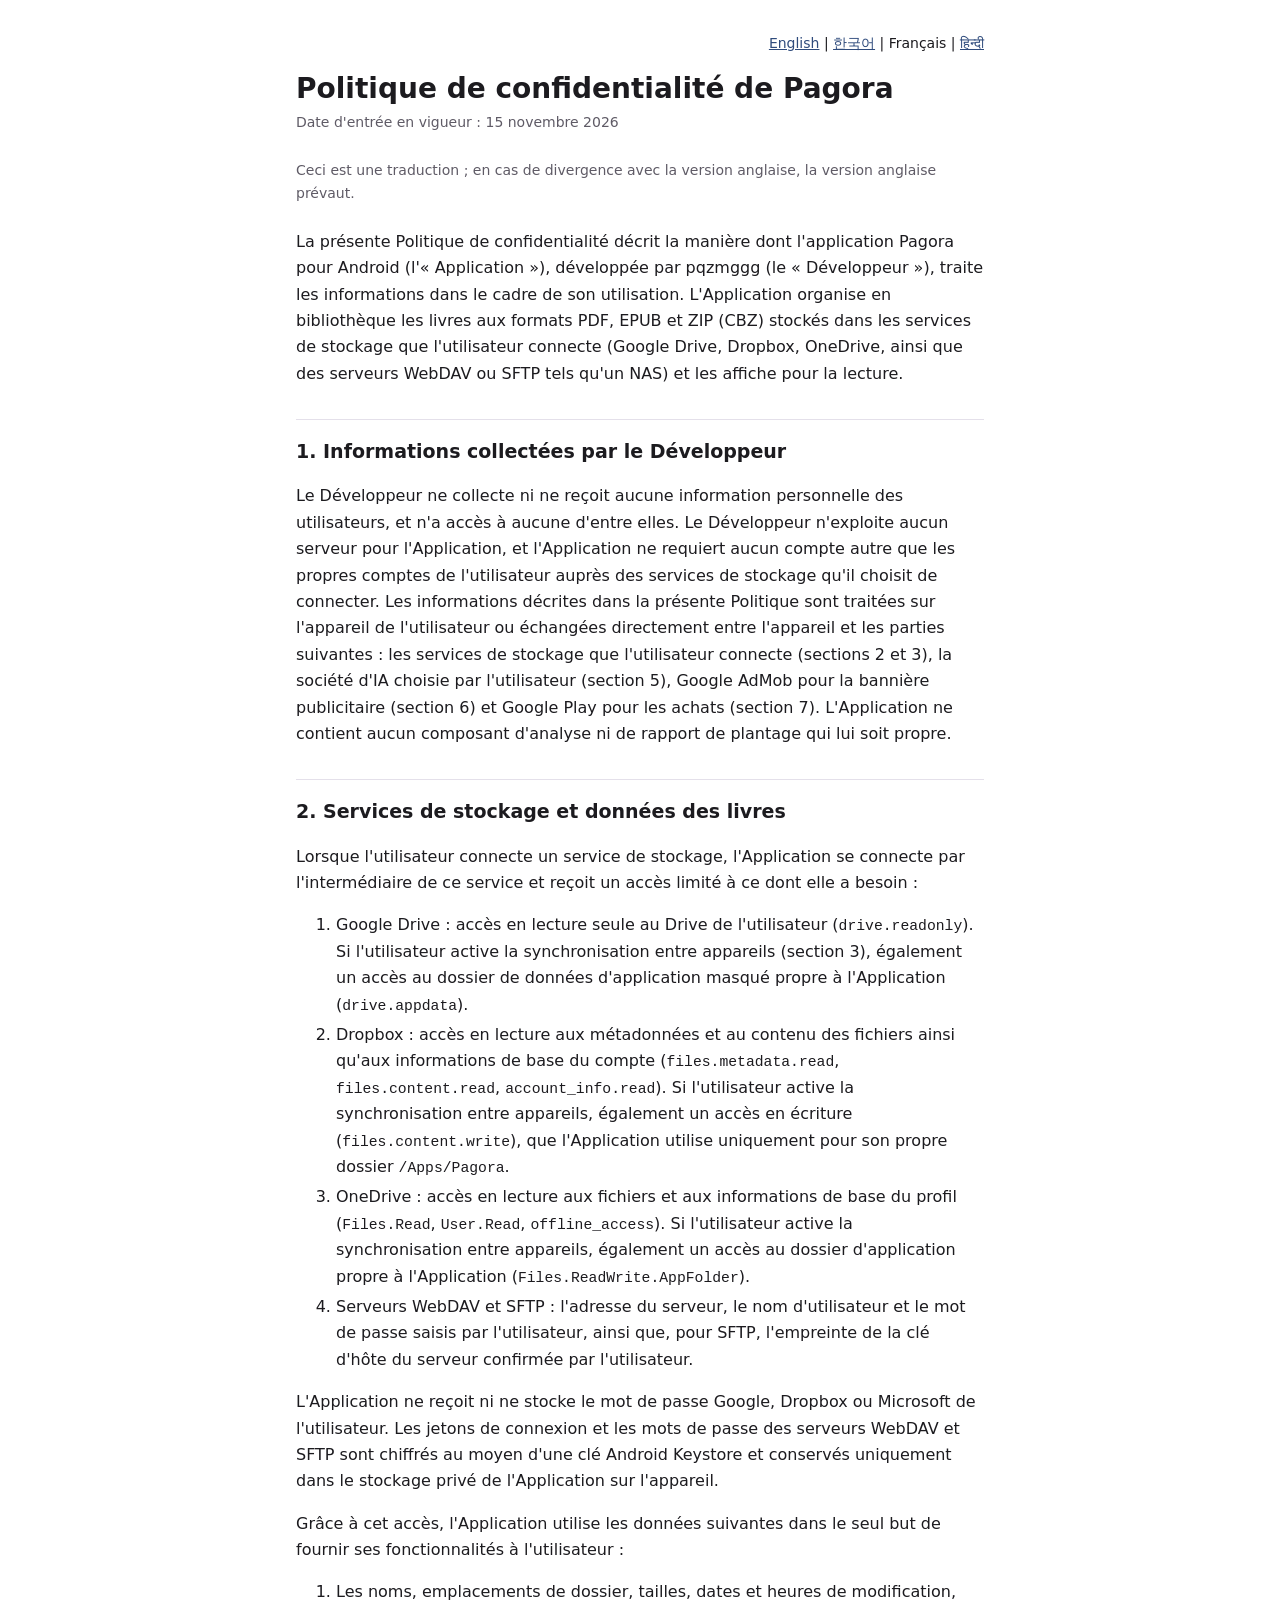
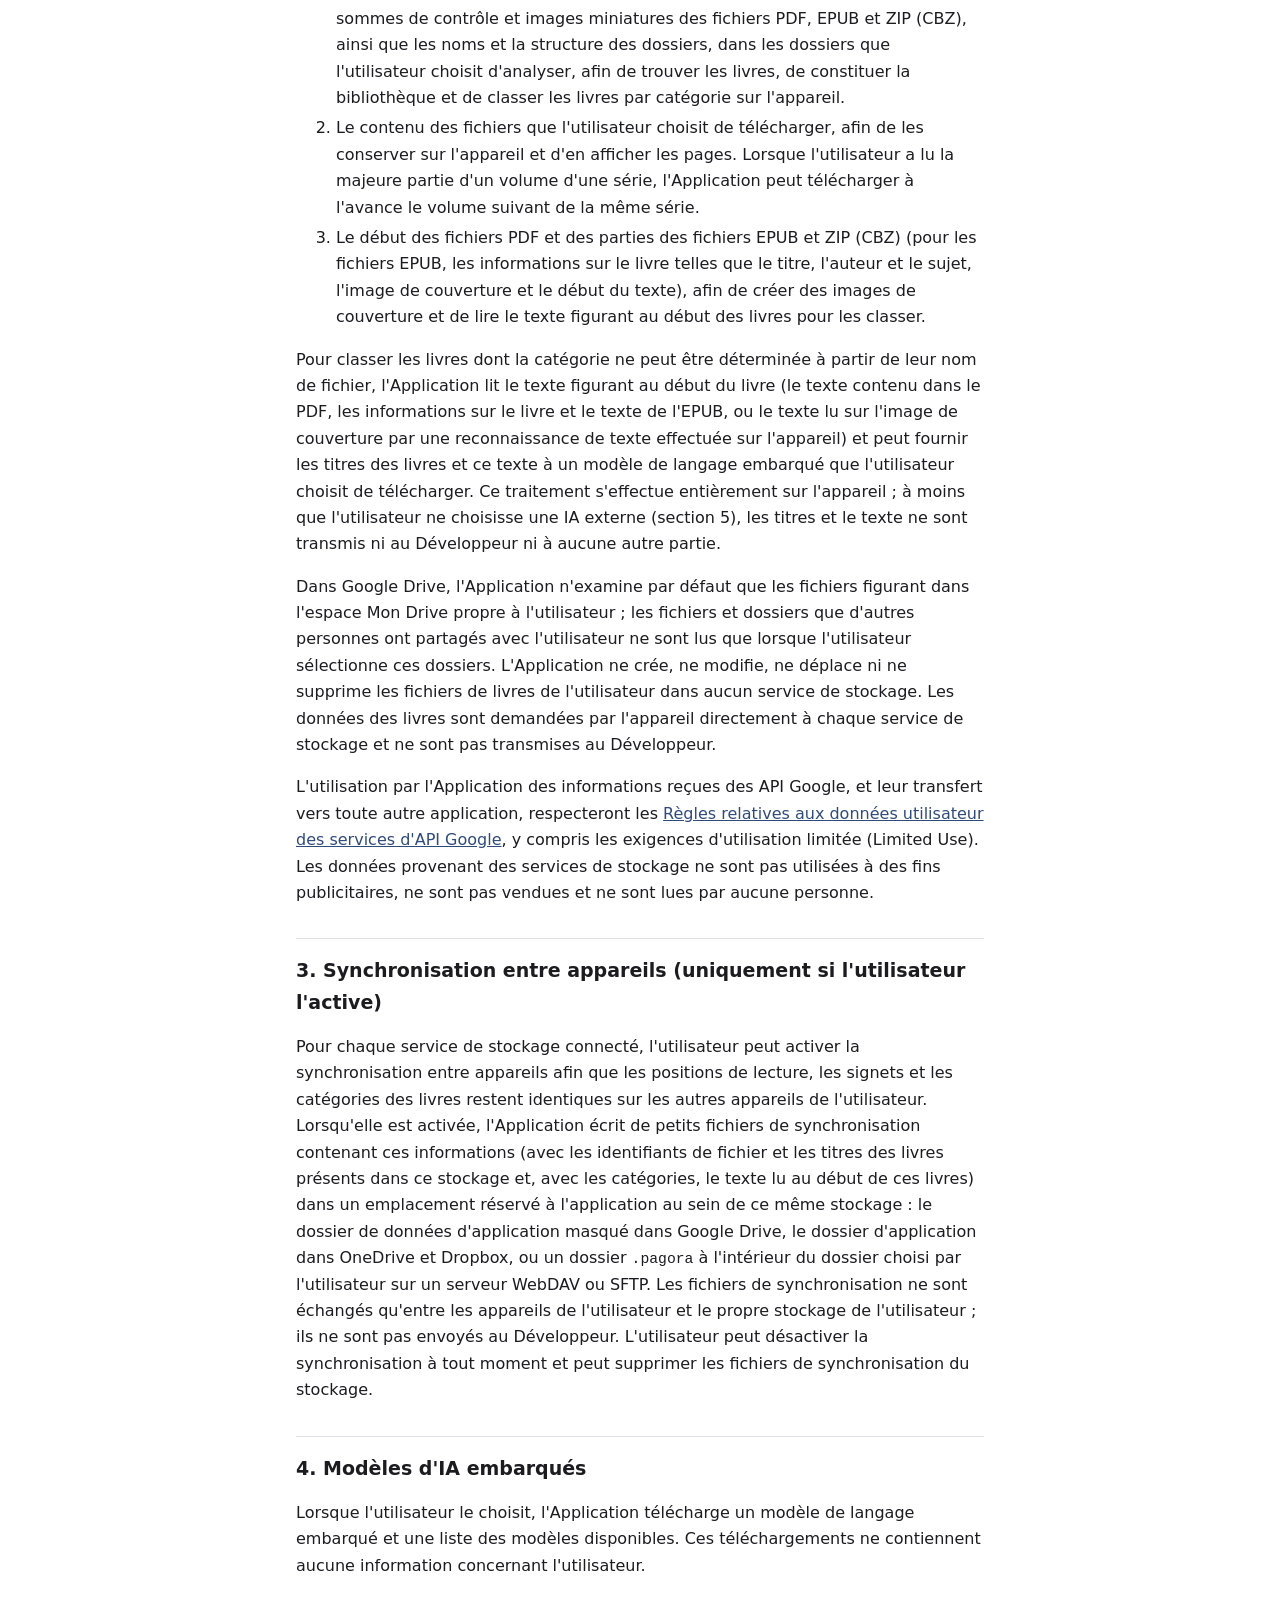
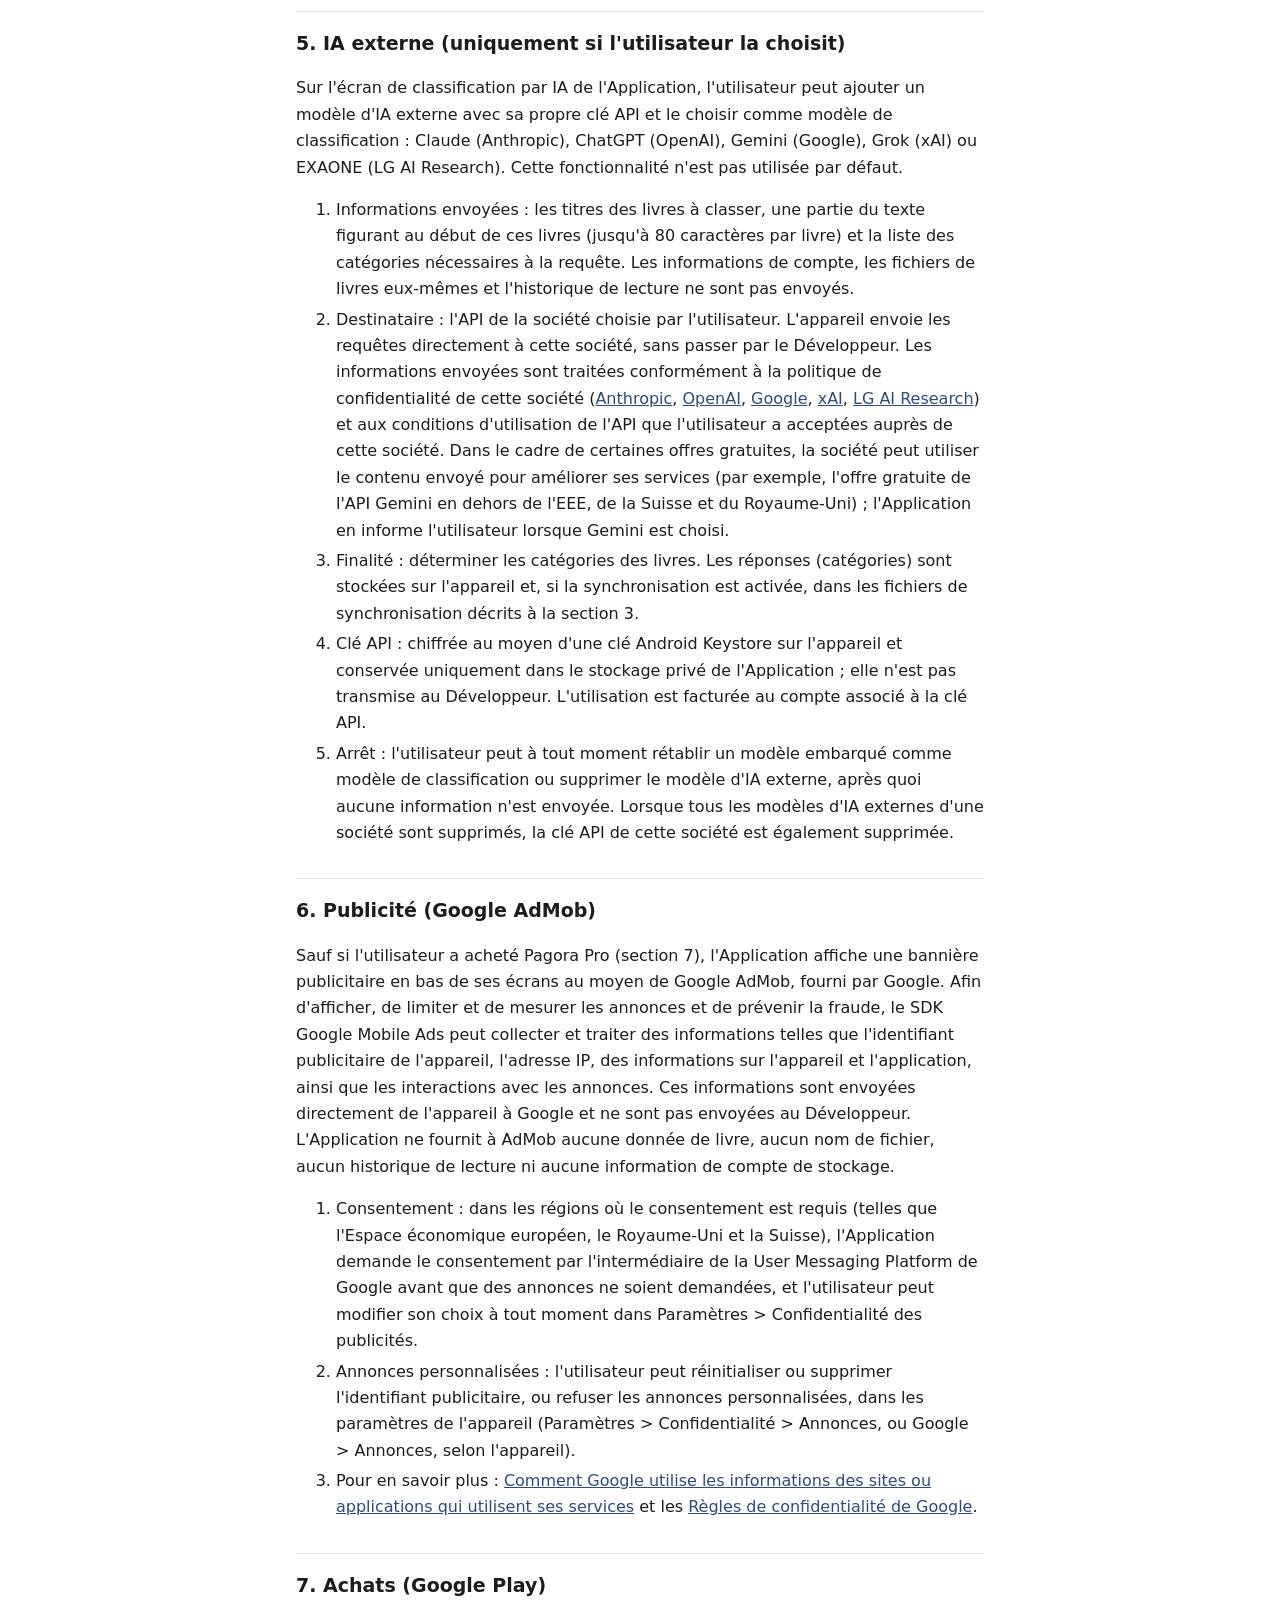
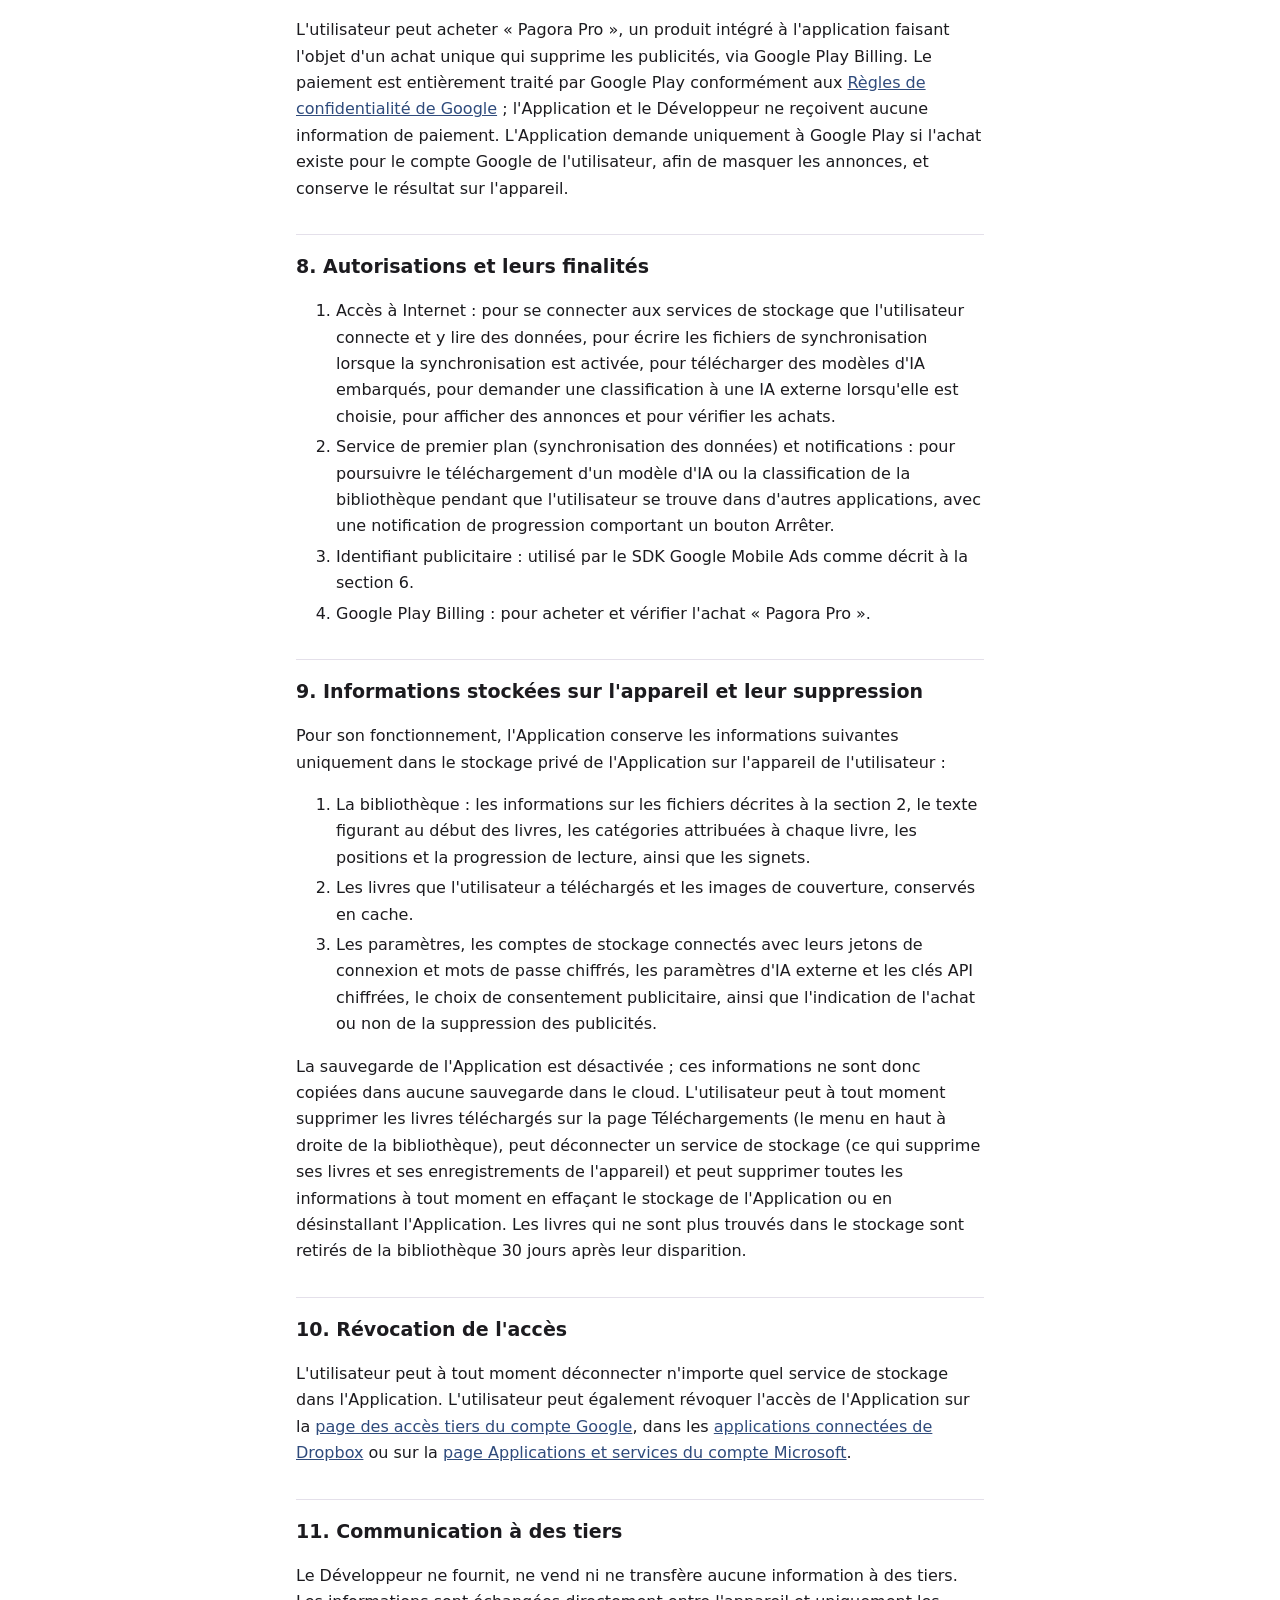
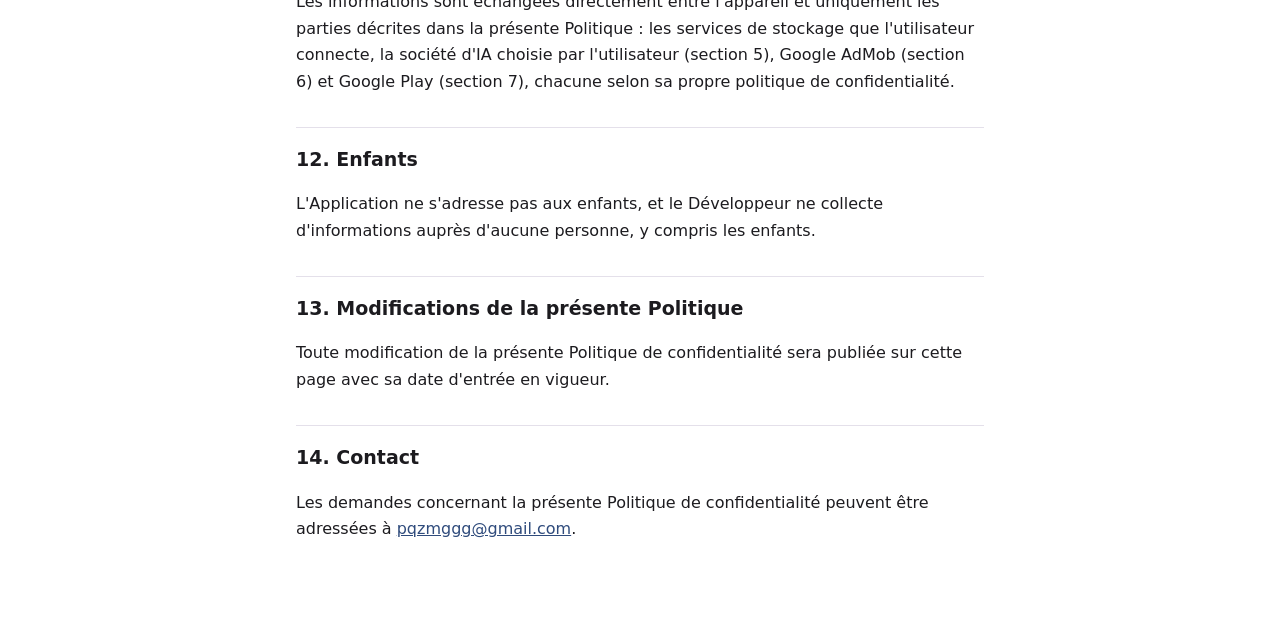
==== fr/index.html @ ce0c6018 "개인정보처리방침: 광고 제거 상품 이름을 Pagora Pro 로 - 영어·한국어·프랑스어·힌디어 페이지의 상품 이름 (광고를 없애는 일회성 인앱 상품이라는 설명은 그대로)" ====
<!doctype html>
<html lang="fr">
<head>
<meta charset="utf-8">
<meta name="viewport" content="width=device-width, initial-scale=1">
<title>Politique de confidentialité de Pagora</title>
<link rel="stylesheet" href="../style.css">
</head>
<body>
<main>
<nav><a href="../" hreflang="en">English</a> | <a href="../ko/" hreflang="ko">한국어</a> | Français | <a href="../hi/" hreflang="hi">हिन्दी</a></nav>
<h1>Politique de confidentialité de Pagora</h1>
<p class="meta">Date d'entrée en vigueur : 15 novembre 2026</p>
<p class="meta">Ceci est une traduction ; en cas de divergence avec la version anglaise, la version anglaise prévaut.</p>

<p>La présente Politique de confidentialité décrit la manière dont l'application Pagora pour Android (l'« Application »), développée par pqzmggg (le « Développeur »), traite les informations dans le cadre de son utilisation. L'Application organise en bibliothèque les livres aux formats PDF, EPUB et ZIP (CBZ) stockés dans les services de stockage que l'utilisateur connecte (Google Drive, Dropbox, OneDrive, ainsi que des serveurs WebDAV ou SFTP tels qu'un NAS) et les affiche pour la lecture.</p>

<h2>1. Informations collectées par le Développeur</h2>
<p>Le Développeur ne collecte ni ne reçoit aucune information personnelle des utilisateurs, et n'a accès à aucune d'entre elles. Le Développeur n'exploite aucun serveur pour l'Application, et l'Application ne requiert aucun compte autre que les propres comptes de l'utilisateur auprès des services de stockage qu'il choisit de connecter. Les informations décrites dans la présente Politique sont traitées sur l'appareil de l'utilisateur ou échangées directement entre l'appareil et les parties suivantes : les services de stockage que l'utilisateur connecte (sections 2 et 3), la société d'IA choisie par l'utilisateur (section 5), Google AdMob pour la bannière publicitaire (section 6) et Google Play pour les achats (section 7). L'Application ne contient aucun composant d'analyse ni de rapport de plantage qui lui soit propre.</p>

<h2>2. Services de stockage et données des livres</h2>
<p>Lorsque l'utilisateur connecte un service de stockage, l'Application se connecte par l'intermédiaire de ce service et reçoit un accès limité à ce dont elle a besoin :</p>
<ol>
<li>Google Drive : accès en lecture seule au Drive de l'utilisateur (<code>drive.readonly</code>). Si l'utilisateur active la synchronisation entre appareils (section 3), également un accès au dossier de données d'application masqué propre à l'Application (<code>drive.appdata</code>).</li>
<li>Dropbox : accès en lecture aux métadonnées et au contenu des fichiers ainsi qu'aux informations de base du compte (<code>files.metadata.read</code>, <code>files.content.read</code>, <code>account_info.read</code>). Si l'utilisateur active la synchronisation entre appareils, également un accès en écriture (<code>files.content.write</code>), que l'Application utilise uniquement pour son propre dossier <code>/Apps/Pagora</code>.</li>
<li>OneDrive : accès en lecture aux fichiers et aux informations de base du profil (<code>Files.Read</code>, <code>User.Read</code>, <code>offline_access</code>). Si l'utilisateur active la synchronisation entre appareils, également un accès au dossier d'application propre à l'Application (<code>Files.ReadWrite.AppFolder</code>).</li>
<li>Serveurs WebDAV et SFTP : l'adresse du serveur, le nom d'utilisateur et le mot de passe saisis par l'utilisateur, ainsi que, pour SFTP, l'empreinte de la clé d'hôte du serveur confirmée par l'utilisateur.</li>
</ol>
<p>L'Application ne reçoit ni ne stocke le mot de passe Google, Dropbox ou Microsoft de l'utilisateur. Les jetons de connexion et les mots de passe des serveurs WebDAV et SFTP sont chiffrés au moyen d'une clé Android Keystore et conservés uniquement dans le stockage privé de l'Application sur l'appareil.</p>
<p>Grâce à cet accès, l'Application utilise les données suivantes dans le seul but de fournir ses fonctionnalités à l'utilisateur :</p>
<ol>
<li>Les noms, emplacements de dossier, tailles, dates et heures de modification, sommes de contrôle et images miniatures des fichiers PDF, EPUB et ZIP (CBZ), ainsi que les noms et la structure des dossiers, dans les dossiers que l'utilisateur choisit d'analyser, afin de trouver les livres, de constituer la bibliothèque et de classer les livres par catégorie sur l'appareil.</li>
<li>Le contenu des fichiers que l'utilisateur choisit de télécharger, afin de les conserver sur l'appareil et d'en afficher les pages. Lorsque l'utilisateur a lu la majeure partie d'un volume d'une série, l'Application peut télécharger à l'avance le volume suivant de la même série.</li>
<li>Le début des fichiers PDF et des parties des fichiers EPUB et ZIP (CBZ) (pour les fichiers EPUB, les informations sur le livre telles que le titre, l'auteur et le sujet, l'image de couverture et le début du texte), afin de créer des images de couverture et de lire le texte figurant au début des livres pour les classer.</li>
</ol>
<p>Pour classer les livres dont la catégorie ne peut être déterminée à partir de leur nom de fichier, l'Application lit le texte figurant au début du livre (le texte contenu dans le PDF, les informations sur le livre et le texte de l'EPUB, ou le texte lu sur l'image de couverture par une reconnaissance de texte effectuée sur l'appareil) et peut fournir les titres des livres et ce texte à un modèle de langage embarqué que l'utilisateur choisit de télécharger. Ce traitement s'effectue entièrement sur l'appareil ; à moins que l'utilisateur ne choisisse une IA externe (section 5), les titres et le texte ne sont transmis ni au Développeur ni à aucune autre partie.</p>
<p>Dans Google Drive, l'Application n'examine par défaut que les fichiers figurant dans l'espace Mon Drive propre à l'utilisateur ; les fichiers et dossiers que d'autres personnes ont partagés avec l'utilisateur ne sont lus que lorsque l'utilisateur sélectionne ces dossiers. L'Application ne crée, ne modifie, ne déplace ni ne supprime les fichiers de livres de l'utilisateur dans aucun service de stockage. Les données des livres sont demandées par l'appareil directement à chaque service de stockage et ne sont pas transmises au Développeur.</p>
<p>L'utilisation par l'Application des informations reçues des API Google, et leur transfert vers toute autre application, respecteront les <a href="https://developers.google.com/terms/api-services-user-data-policy">Règles relatives aux données utilisateur des services d'API Google</a>, y compris les exigences d'utilisation limitée (Limited Use). Les données provenant des services de stockage ne sont pas utilisées à des fins publicitaires, ne sont pas vendues et ne sont lues par aucune personne.</p>

<h2>3. Synchronisation entre appareils (uniquement si l'utilisateur l'active)</h2>
<p>Pour chaque service de stockage connecté, l'utilisateur peut activer la synchronisation entre appareils afin que les positions de lecture, les signets et les catégories des livres restent identiques sur les autres appareils de l'utilisateur. Lorsqu'elle est activée, l'Application écrit de petits fichiers de synchronisation contenant ces informations (avec les identifiants de fichier et les titres des livres présents dans ce stockage et, avec les catégories, le texte lu au début de ces livres) dans un emplacement réservé à l'application au sein de ce même stockage : le dossier de données d'application masqué dans Google Drive, le dossier d'application dans OneDrive et Dropbox, ou un dossier <code>.pagora</code> à l'intérieur du dossier choisi par l'utilisateur sur un serveur WebDAV ou SFTP. Les fichiers de synchronisation ne sont échangés qu'entre les appareils de l'utilisateur et le propre stockage de l'utilisateur ; ils ne sont pas envoyés au Développeur. L'utilisateur peut désactiver la synchronisation à tout moment et peut supprimer les fichiers de synchronisation du stockage.</p>

<h2>4. Modèles d'IA embarqués</h2>
<p>Lorsque l'utilisateur le choisit, l'Application télécharge un modèle de langage embarqué et une liste des modèles disponibles. Ces téléchargements ne contiennent aucune information concernant l'utilisateur.</p>

<h2>5. IA externe (uniquement si l'utilisateur la choisit)</h2>
<p>Sur l'écran de classification par IA de l'Application, l'utilisateur peut ajouter un modèle d'IA externe avec sa propre clé API et le choisir comme modèle de classification : Claude (Anthropic), ChatGPT (OpenAI), Gemini (Google), Grok (xAI) ou EXAONE (LG AI Research). Cette fonctionnalité n'est pas utilisée par défaut.</p>
<ol>
<li>Informations envoyées : les titres des livres à classer, une partie du texte figurant au début de ces livres (jusqu'à 80 caractères par livre) et la liste des catégories nécessaires à la requête. Les informations de compte, les fichiers de livres eux-mêmes et l'historique de lecture ne sont pas envoyés.</li>
<li>Destinataire : l'API de la société choisie par l'utilisateur. L'appareil envoie les requêtes directement à cette société, sans passer par le Développeur. Les informations envoyées sont traitées conformément à la politique de confidentialité de cette société (<a href="https://www.anthropic.com/legal/privacy">Anthropic</a>, <a href="https://openai.com/policies/privacy-policy">OpenAI</a>, <a href="https://policies.google.com/privacy">Google</a>, <a href="https://x.ai/legal/privacy-policy">xAI</a>, <a href="https://www.lgresearch.ai/">LG AI Research</a>) et aux conditions d'utilisation de l'API que l'utilisateur a acceptées auprès de cette société. Dans le cadre de certaines offres gratuites, la société peut utiliser le contenu envoyé pour améliorer ses services (par exemple, l'offre gratuite de l'API Gemini en dehors de l'EEE, de la Suisse et du Royaume-Uni) ; l'Application en informe l'utilisateur lorsque Gemini est choisi.</li>
<li>Finalité : déterminer les catégories des livres. Les réponses (catégories) sont stockées sur l'appareil et, si la synchronisation est activée, dans les fichiers de synchronisation décrits à la section 3.</li>
<li>Clé API : chiffrée au moyen d'une clé Android Keystore sur l'appareil et conservée uniquement dans le stockage privé de l'Application ; elle n'est pas transmise au Développeur. L'utilisation est facturée au compte associé à la clé API.</li>
<li>Arrêt : l'utilisateur peut à tout moment rétablir un modèle embarqué comme modèle de classification ou supprimer le modèle d'IA externe, après quoi aucune information n'est envoyée. Lorsque tous les modèles d'IA externes d'une société sont supprimés, la clé API de cette société est également supprimée.</li>
</ol>

<h2>6. Publicité (Google AdMob)</h2>
<p>Sauf si l'utilisateur a acheté Pagora Pro (section 7), l'Application affiche une bannière publicitaire en bas de ses écrans au moyen de Google AdMob, fourni par Google. Afin d'afficher, de limiter et de mesurer les annonces et de prévenir la fraude, le SDK Google Mobile Ads peut collecter et traiter des informations telles que l'identifiant publicitaire de l'appareil, l'adresse IP, des informations sur l'appareil et l'application, ainsi que les interactions avec les annonces. Ces informations sont envoyées directement de l'appareil à Google et ne sont pas envoyées au Développeur. L'Application ne fournit à AdMob aucune donnée de livre, aucun nom de fichier, aucun historique de lecture ni aucune information de compte de stockage.</p>
<ol>
<li>Consentement : dans les régions où le consentement est requis (telles que l'Espace économique européen, le Royaume-Uni et la Suisse), l'Application demande le consentement par l'intermédiaire de la User Messaging Platform de Google avant que des annonces ne soient demandées, et l'utilisateur peut modifier son choix à tout moment dans Paramètres &gt; Confidentialité des publicités.</li>
<li>Annonces personnalisées : l'utilisateur peut réinitialiser ou supprimer l'identifiant publicitaire, ou refuser les annonces personnalisées, dans les paramètres de l'appareil (Paramètres &gt; Confidentialité &gt; Annonces, ou Google &gt; Annonces, selon l'appareil).</li>
<li>Pour en savoir plus : <a href="https://policies.google.com/technologies/partner-sites">Comment Google utilise les informations des sites ou applications qui utilisent ses services</a> et les <a href="https://policies.google.com/privacy">Règles de confidentialité de Google</a>.</li>
</ol>

<h2>7. Achats (Google Play)</h2>
<p>L'utilisateur peut acheter « Pagora Pro », un produit intégré à l'application faisant l'objet d'un achat unique qui supprime les publicités, via Google Play Billing. Le paiement est entièrement traité par Google Play conformément aux <a href="https://policies.google.com/privacy">Règles de confidentialité de Google</a> ; l'Application et le Développeur ne reçoivent aucune information de paiement. L'Application demande uniquement à Google Play si l'achat existe pour le compte Google de l'utilisateur, afin de masquer les annonces, et conserve le résultat sur l'appareil.</p>

<h2>8. Autorisations et leurs finalités</h2>
<ol>
<li>Accès à Internet : pour se connecter aux services de stockage que l'utilisateur connecte et y lire des données, pour écrire les fichiers de synchronisation lorsque la synchronisation est activée, pour télécharger des modèles d'IA embarqués, pour demander une classification à une IA externe lorsqu'elle est choisie, pour afficher des annonces et pour vérifier les achats.</li>
<li>Service de premier plan (synchronisation des données) et notifications : pour poursuivre le téléchargement d'un modèle d'IA ou la classification de la bibliothèque pendant que l'utilisateur se trouve dans d'autres applications, avec une notification de progression comportant un bouton Arrêter.</li>
<li>Identifiant publicitaire : utilisé par le SDK Google Mobile Ads comme décrit à la section 6.</li>
<li>Google Play Billing : pour acheter et vérifier l'achat « Pagora Pro ».</li>
</ol>

<h2>9. Informations stockées sur l'appareil et leur suppression</h2>
<p>Pour son fonctionnement, l'Application conserve les informations suivantes uniquement dans le stockage privé de l'Application sur l'appareil de l'utilisateur :</p>
<ol>
<li>La bibliothèque : les informations sur les fichiers décrites à la section 2, le texte figurant au début des livres, les catégories attribuées à chaque livre, les positions et la progression de lecture, ainsi que les signets.</li>
<li>Les livres que l'utilisateur a téléchargés et les images de couverture, conservés en cache.</li>
<li>Les paramètres, les comptes de stockage connectés avec leurs jetons de connexion et mots de passe chiffrés, les paramètres d'IA externe et les clés API chiffrées, le choix de consentement publicitaire, ainsi que l'indication de l'achat ou non de la suppression des publicités.</li>
</ol>
<p>La sauvegarde de l'Application est désactivée ; ces informations ne sont donc copiées dans aucune sauvegarde dans le cloud. L'utilisateur peut à tout moment supprimer les livres téléchargés sur la page Téléchargements (le menu en haut à droite de la bibliothèque), peut déconnecter un service de stockage (ce qui supprime ses livres et ses enregistrements de l'appareil) et peut supprimer toutes les informations à tout moment en effaçant le stockage de l'Application ou en désinstallant l'Application. Les livres qui ne sont plus trouvés dans le stockage sont retirés de la bibliothèque 30 jours après leur disparition.</p>

<h2>10. Révocation de l'accès</h2>
<p>L'utilisateur peut à tout moment déconnecter n'importe quel service de stockage dans l'Application. L'utilisateur peut également révoquer l'accès de l'Application sur la <a href="https://myaccount.google.com/permissions">page des accès tiers du compte Google</a>, dans les <a href="https://www.dropbox.com/account/connected_apps">applications connectées de Dropbox</a> ou sur la <a href="https://account.live.com/consent/Manage">page Applications et services du compte Microsoft</a>.</p>

<h2>11. Communication à des tiers</h2>
<p>Le Développeur ne fournit, ne vend ni ne transfère aucune information à des tiers. Les informations sont échangées directement entre l'appareil et uniquement les parties décrites dans la présente Politique : les services de stockage que l'utilisateur connecte, la société d'IA choisie par l'utilisateur (section 5), Google AdMob (section 6) et Google Play (section 7), chacune selon sa propre politique de confidentialité.</p>

<h2>12. Enfants</h2>
<p>L'Application ne s'adresse pas aux enfants, et le Développeur ne collecte d'informations auprès d'aucune personne, y compris les enfants.</p>

<h2>13. Modifications de la présente Politique</h2>
<p>Toute modification de la présente Politique de confidentialité sera publiée sur cette page avec sa date d'entrée en vigueur.</p>

<h2>14. Contact</h2>
<p>Les demandes concernant la présente Politique de confidentialité peuvent être adressées à <a href="mailto:pqzmggg@gmail.com">pqzmggg@gmail.com</a>.</p>
</main>
</body>
</html>
---- style.css ----
:root { --bg: #ffffff; --fg: #1c1b1f; --muted: #5f5b66; --accent: #2f4b7c; --line: #e4e0ea; }
@media (prefers-color-scheme: dark) {
  :root { --bg: #141218; --fg: #e6e0e9; --muted: #b0a9b8; --accent: #afc6ff; --line: #2f2a36; }
}
* { box-sizing: border-box; }
body { margin: 0; background: var(--bg); color: var(--fg); font: 16px/1.65 system-ui, -apple-system, "Segoe UI", Roboto, "Noto Sans KR", sans-serif; }
main { max-width: 720px; margin: 0 auto; padding: 32px 16px 64px; }
nav { text-align: right; font-size: 14px; }
a { color: var(--accent); }
h1 { font-size: 28px; line-height: 1.3; margin: 16px 0 4px; }
h2 { font-size: 19px; margin: 32px 0 8px; padding-top: 16px; border-top: 1px solid var(--line); }
.meta { color: var(--muted); font-size: 14px; margin: 0 0 24px; }

li { margin: 4px 0; }
code { font-size: 0.92em; }
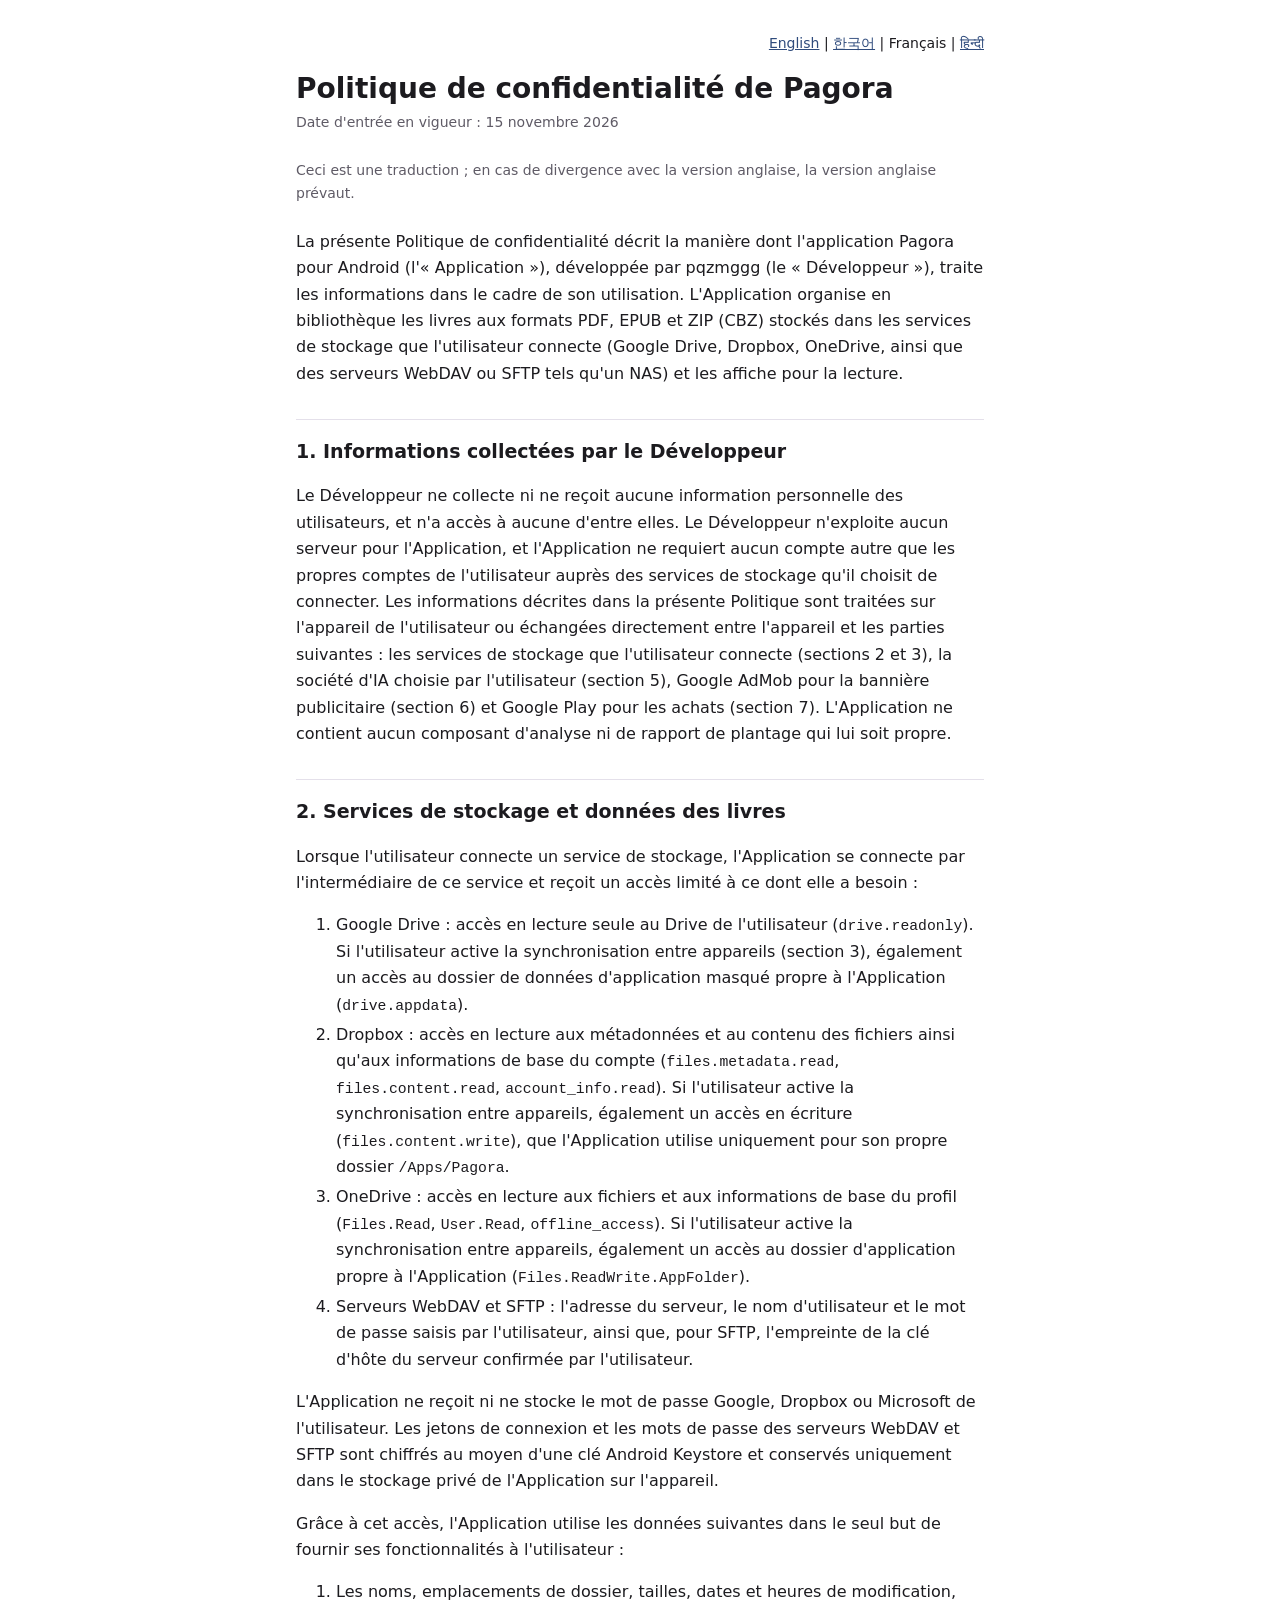
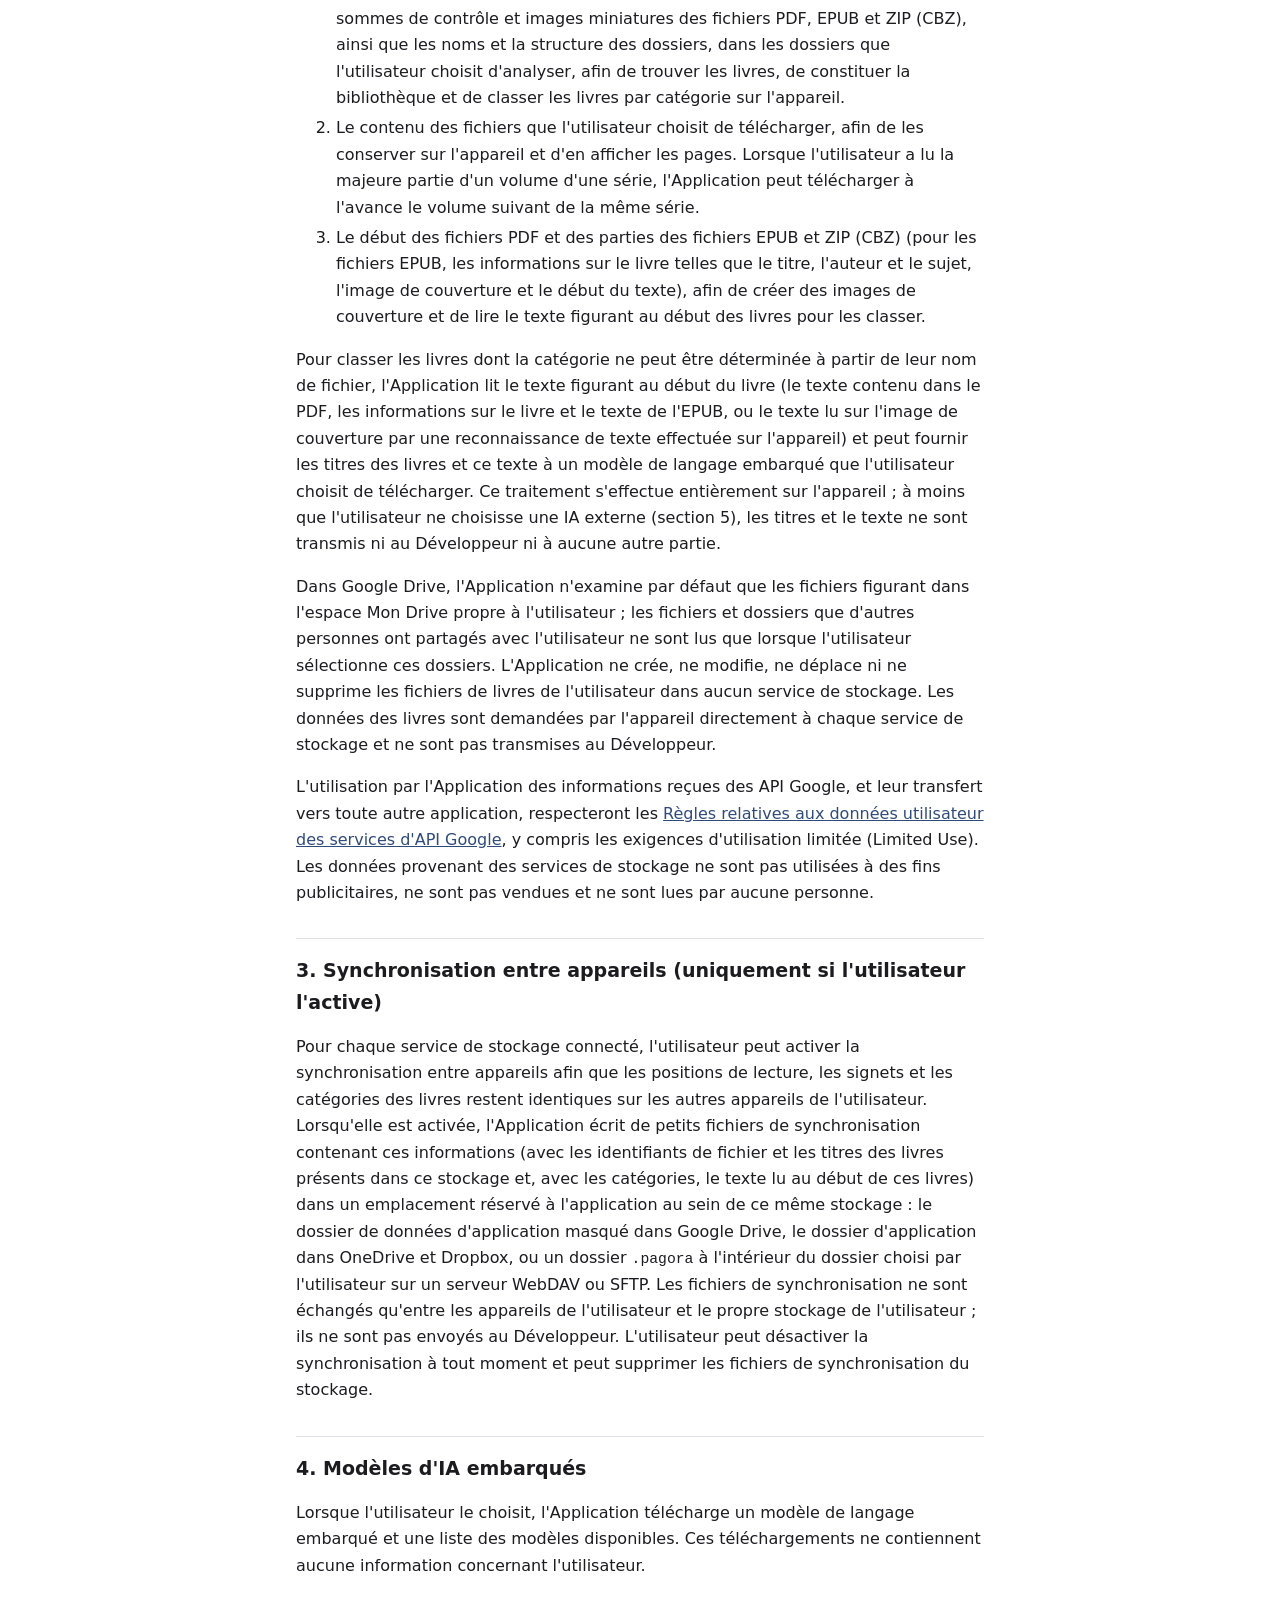
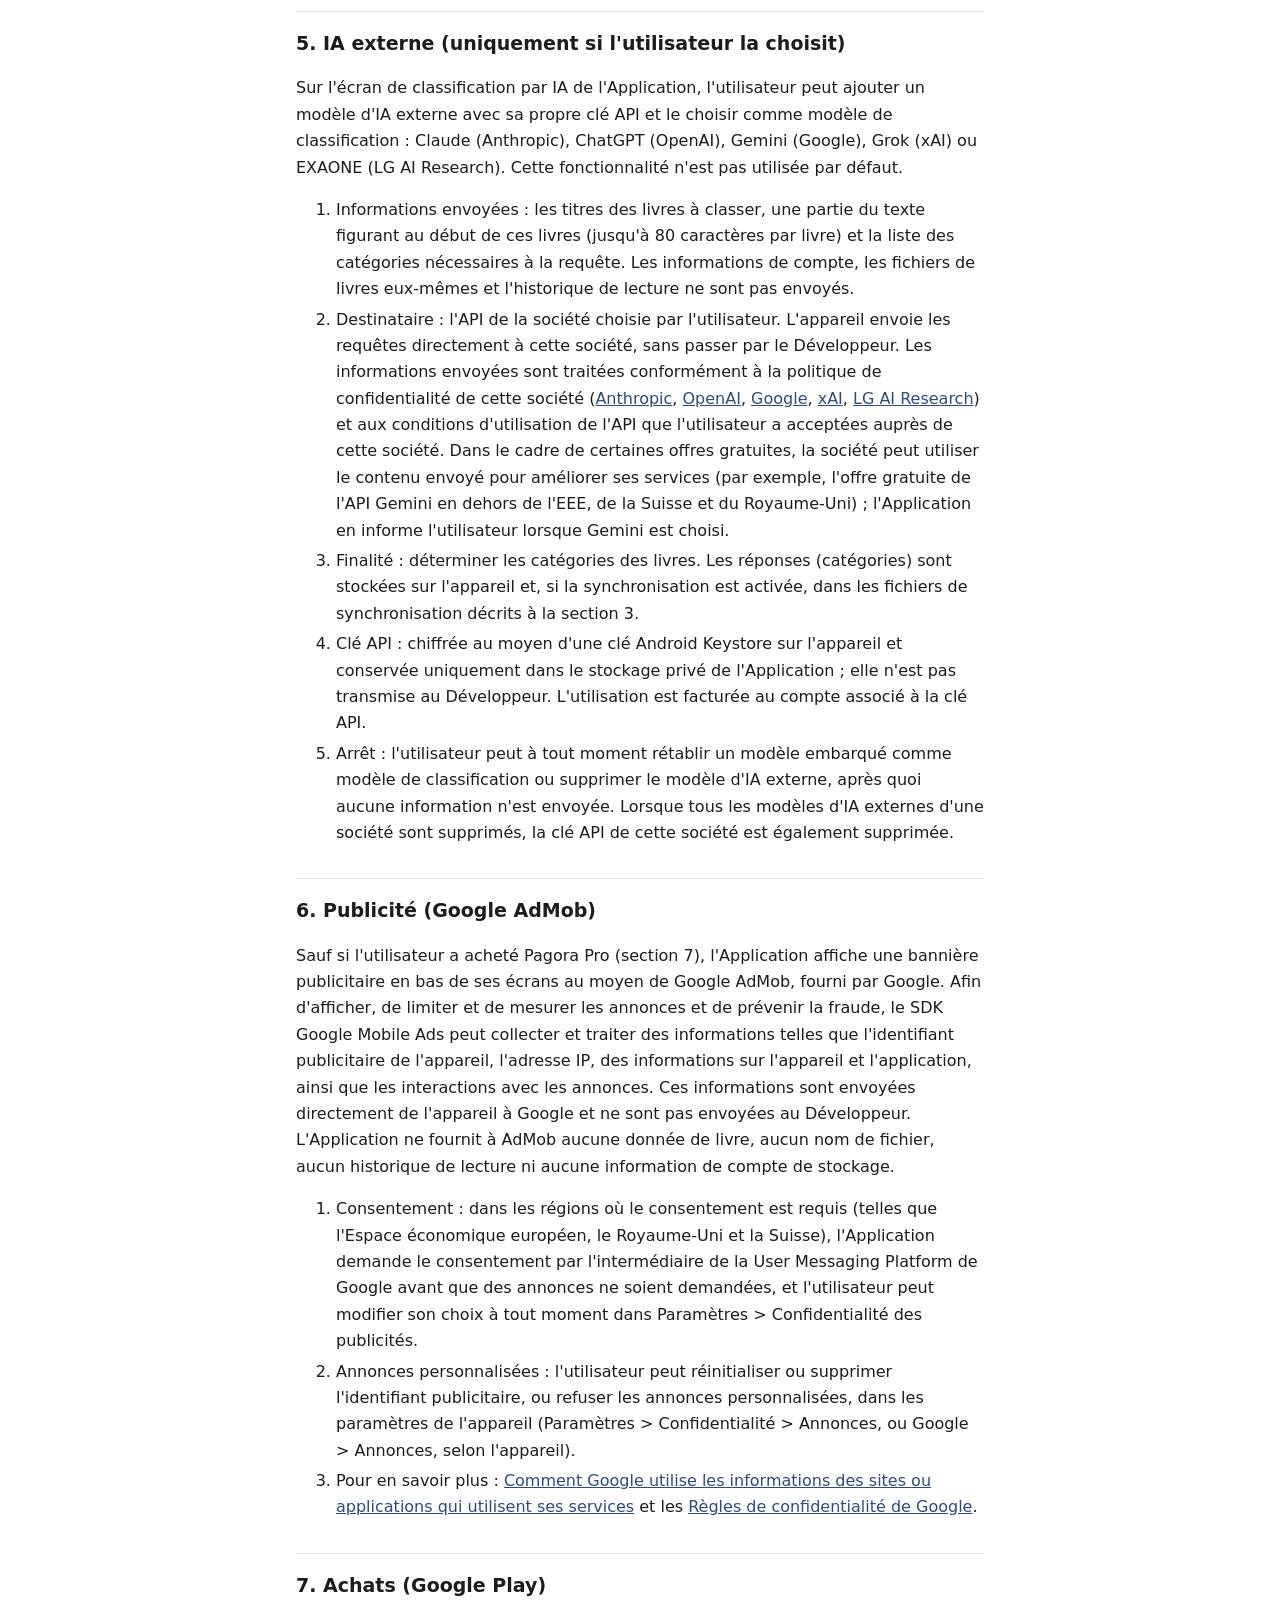
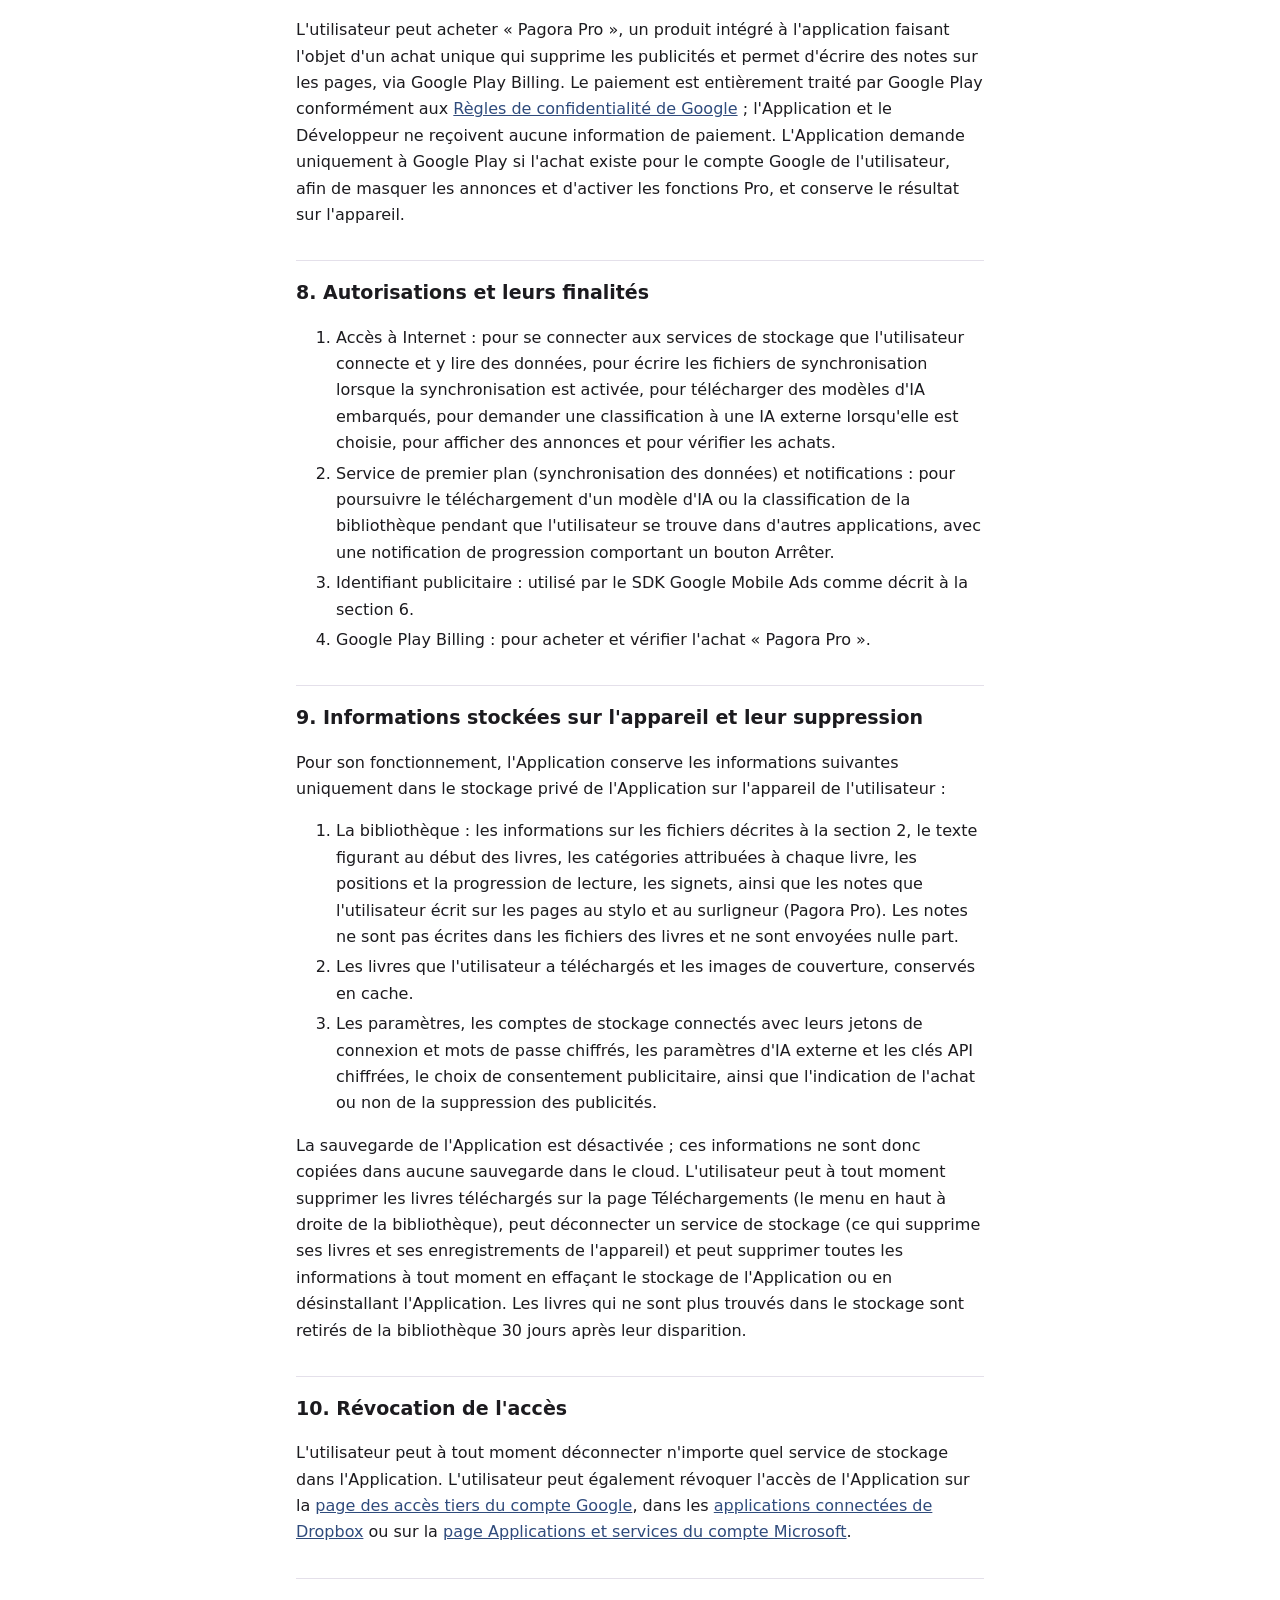
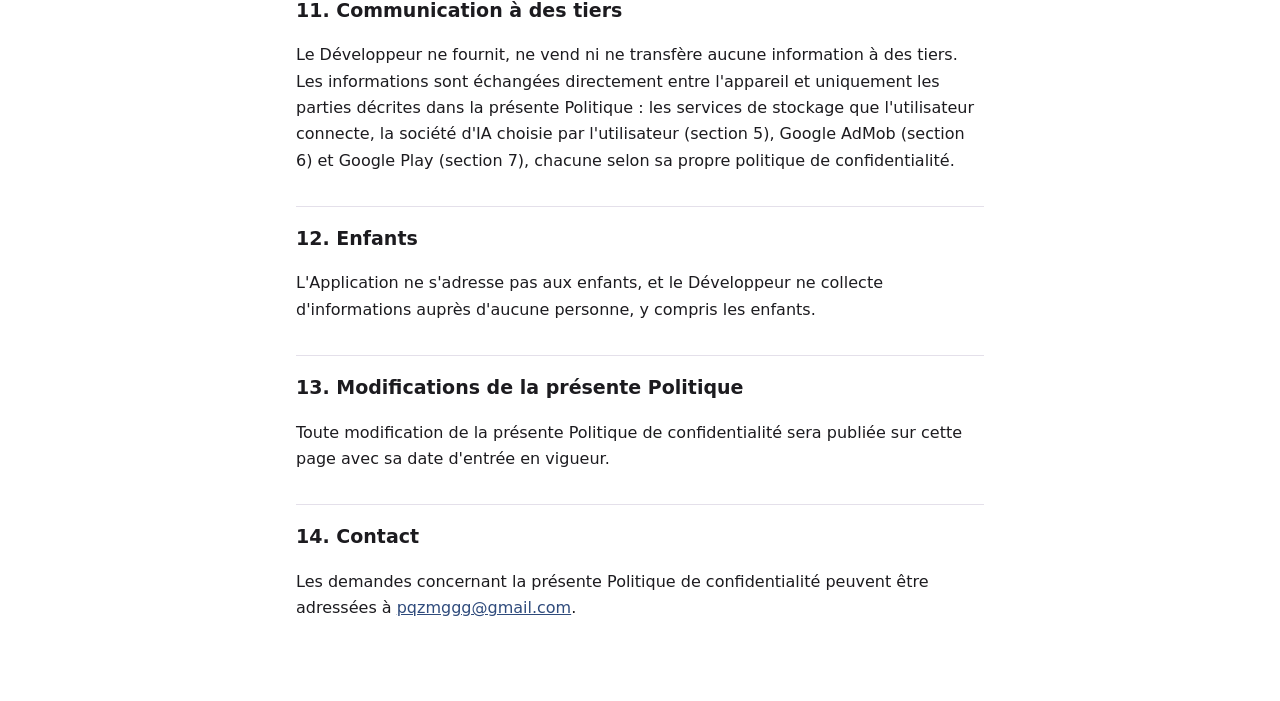
==== commit f4c5f7e4: "개인정보처리방침: 쪽 위 메모와 Pagora Pro 의 메모 기능 - 기기에 두는 서재 정보에 펜·형광펜 메모 (책 파일에 쓰지 않고 어디로도 보내지 않음) - Pagora Pro" ====
--- a/fr/index.html
+++ b/fr/index.html
@@ -62,7 +62,7 @@
 </ol>
 
 <h2>7. Achats (Google Play)</h2>
-<p>L'utilisateur peut acheter « Pagora Pro », un produit intégré à l'application faisant l'objet d'un achat unique qui supprime les publicités, via Google Play Billing. Le paiement est entièrement traité par Google Play conformément aux <a href="https://policies.google.com/privacy">Règles de confidentialité de Google</a> ; l'Application et le Développeur ne reçoivent aucune information de paiement. L'Application demande uniquement à Google Play si l'achat existe pour le compte Google de l'utilisateur, afin de masquer les annonces, et conserve le résultat sur l'appareil.</p>
+<p>L'utilisateur peut acheter « Pagora Pro », un produit intégré à l'application faisant l'objet d'un achat unique qui supprime les publicités et permet d'écrire des notes sur les pages, via Google Play Billing. Le paiement est entièrement traité par Google Play conformément aux <a href="https://policies.google.com/privacy">Règles de confidentialité de Google</a> ; l'Application et le Développeur ne reçoivent aucune information de paiement. L'Application demande uniquement à Google Play si l'achat existe pour le compte Google de l'utilisateur, afin de masquer les annonces et d'activer les fonctions Pro, et conserve le résultat sur l'appareil.</p>
 
 <h2>8. Autorisations et leurs finalités</h2>
 <ol>
@@ -75,7 +75,7 @@
 <h2>9. Informations stockées sur l'appareil et leur suppression</h2>
 <p>Pour son fonctionnement, l'Application conserve les informations suivantes uniquement dans le stockage privé de l'Application sur l'appareil de l'utilisateur :</p>
 <ol>
-<li>La bibliothèque : les informations sur les fichiers décrites à la section 2, le texte figurant au début des livres, les catégories attribuées à chaque livre, les positions et la progression de lecture, ainsi que les signets.</li>
+<li>La bibliothèque : les informations sur les fichiers décrites à la section 2, le texte figurant au début des livres, les catégories attribuées à chaque livre, les positions et la progression de lecture, les signets, ainsi que les notes que l'utilisateur écrit sur les pages au stylo et au surligneur (Pagora Pro). Les notes ne sont pas écrites dans les fichiers des livres et ne sont envoyées nulle part.</li>
 <li>Les livres que l'utilisateur a téléchargés et les images de couverture, conservés en cache.</li>
 <li>Les paramètres, les comptes de stockage connectés avec leurs jetons de connexion et mots de passe chiffrés, les paramètres d'IA externe et les clés API chiffrées, le choix de consentement publicitaire, ainsi que l'indication de l'achat ou non de la suppression des publicités.</li>
 </ol>
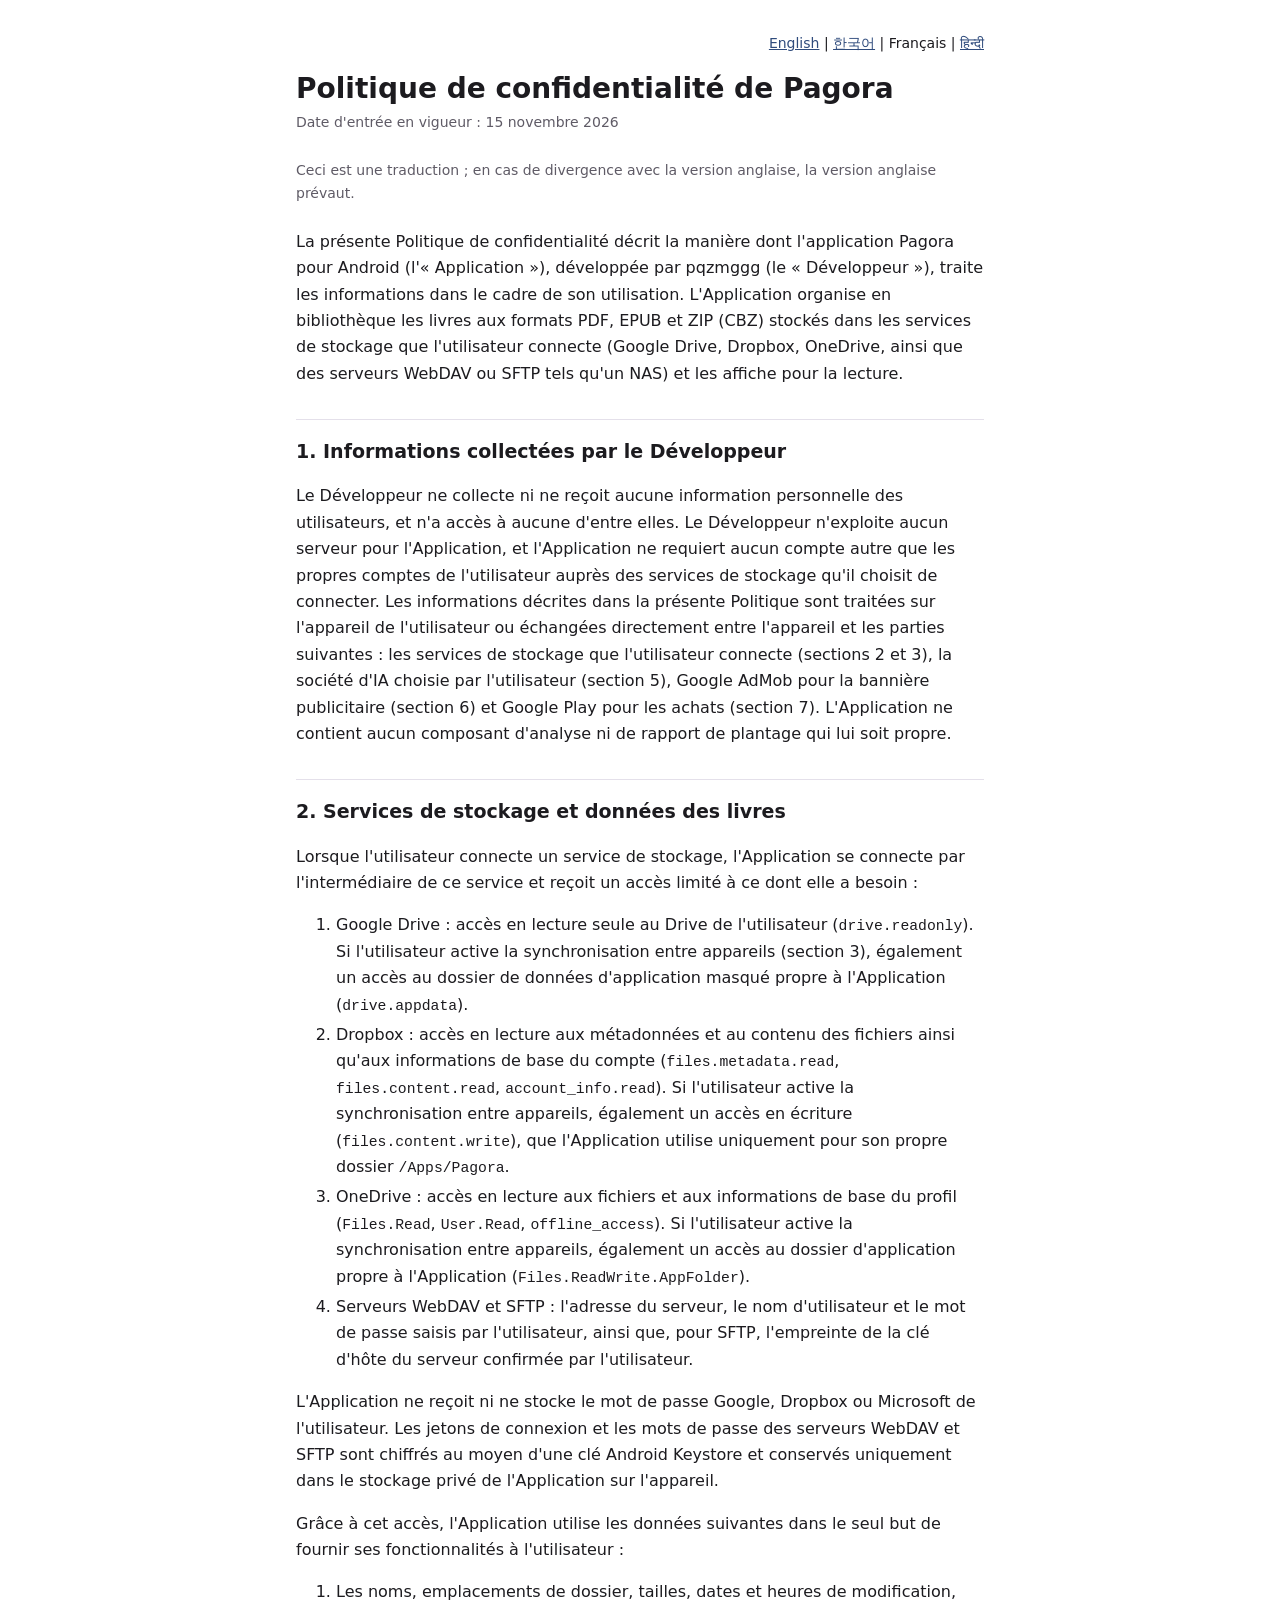
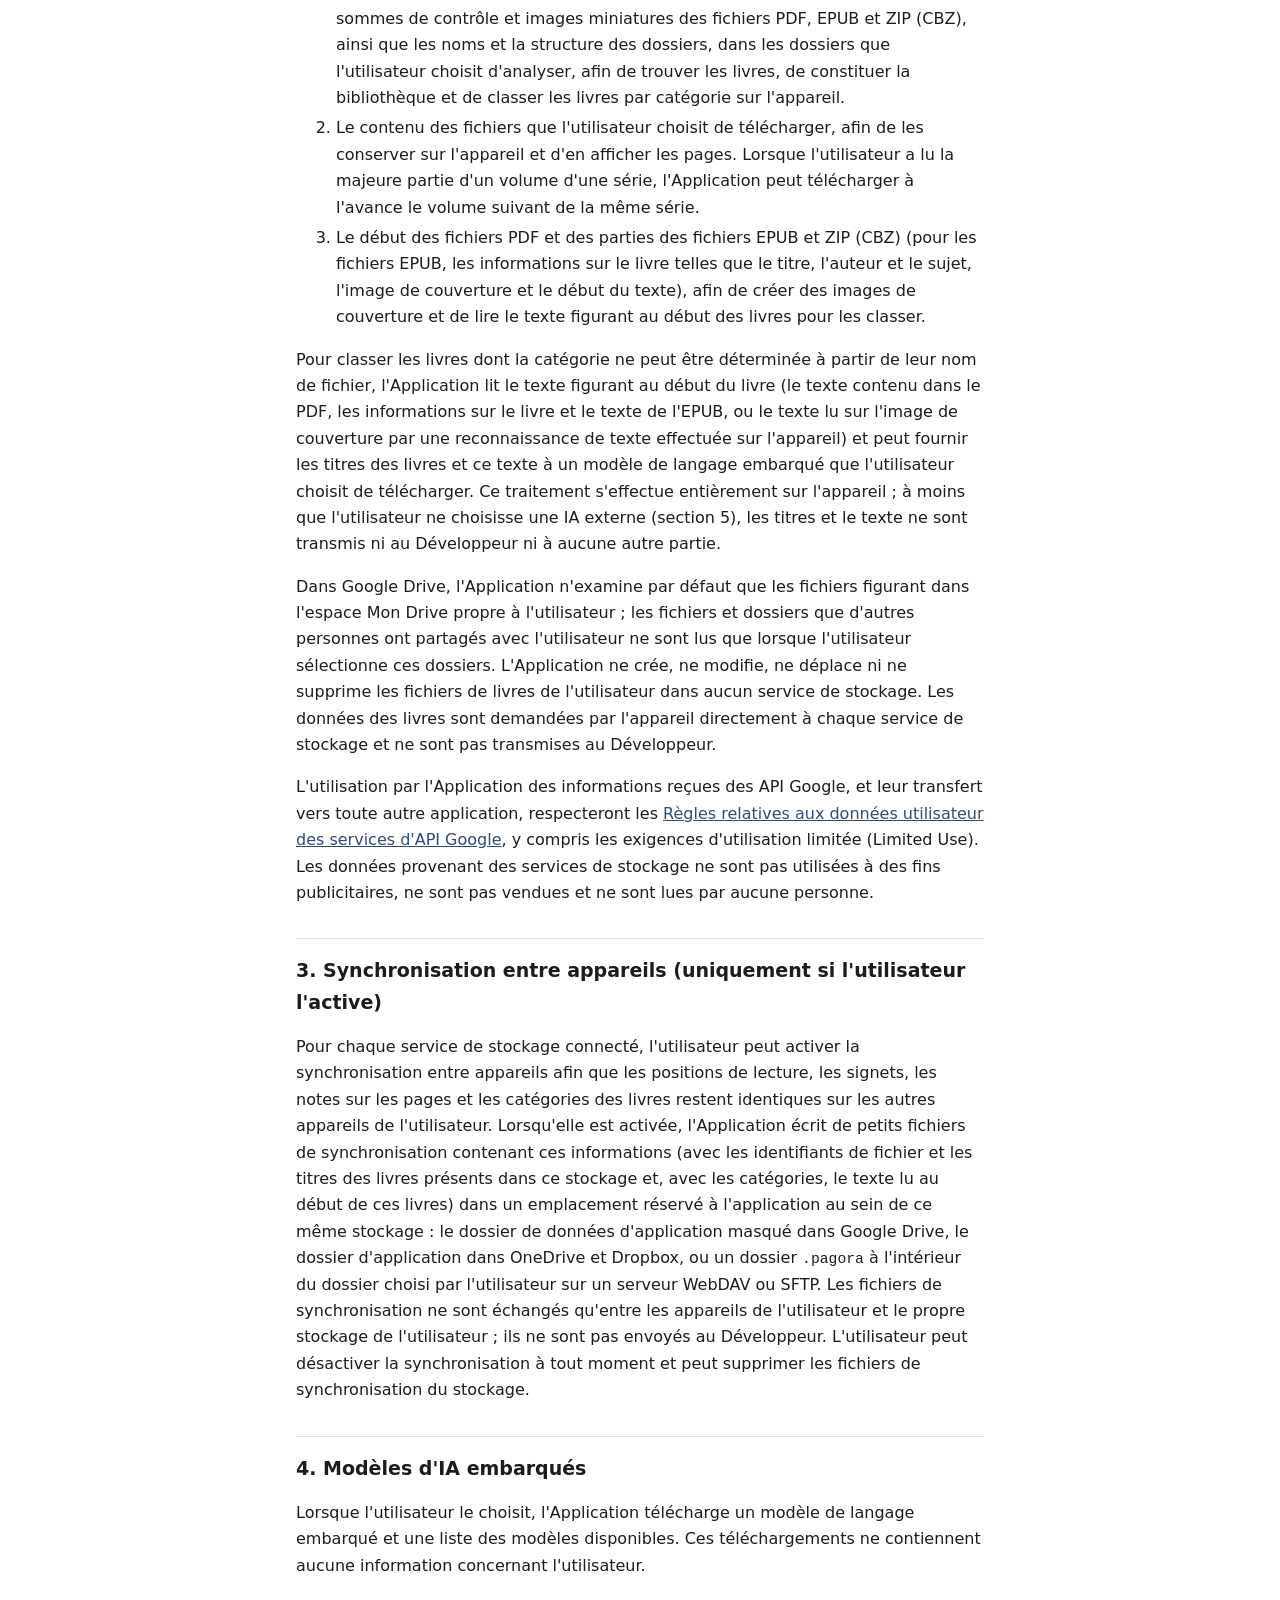
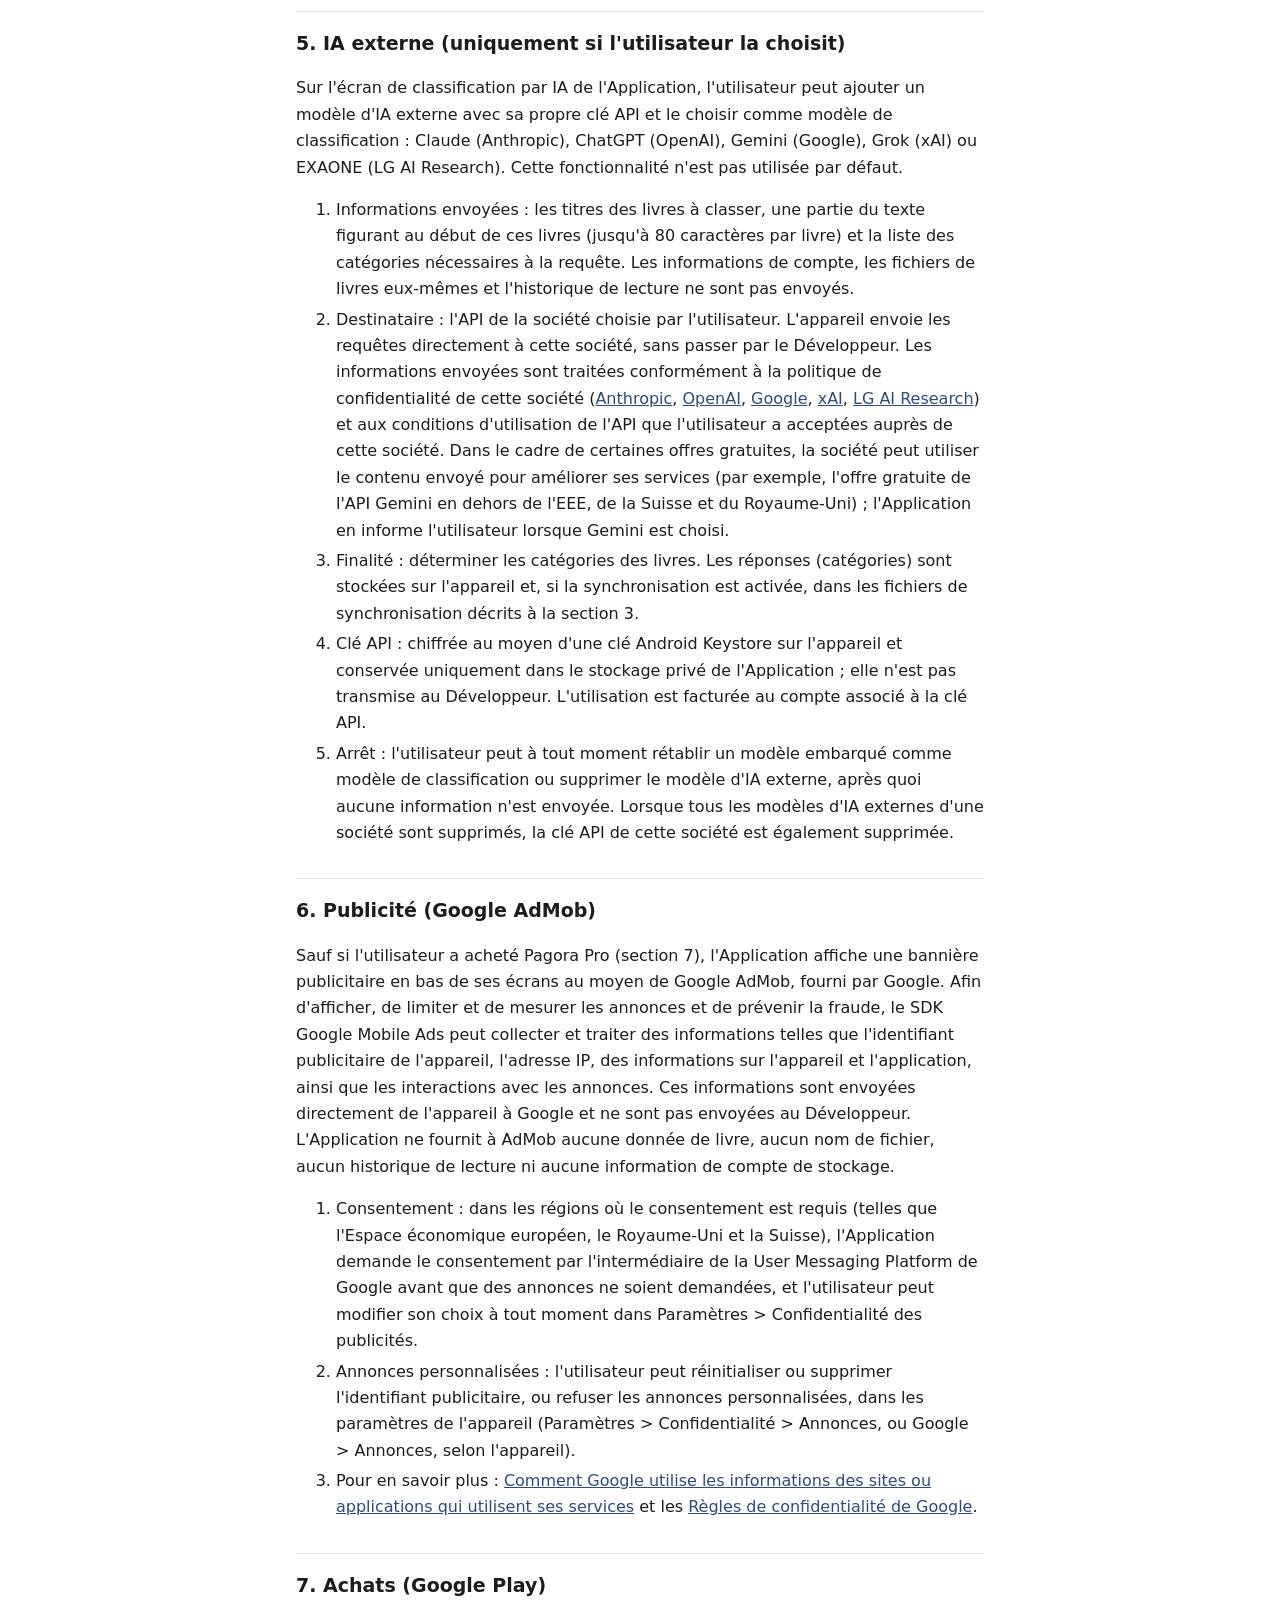
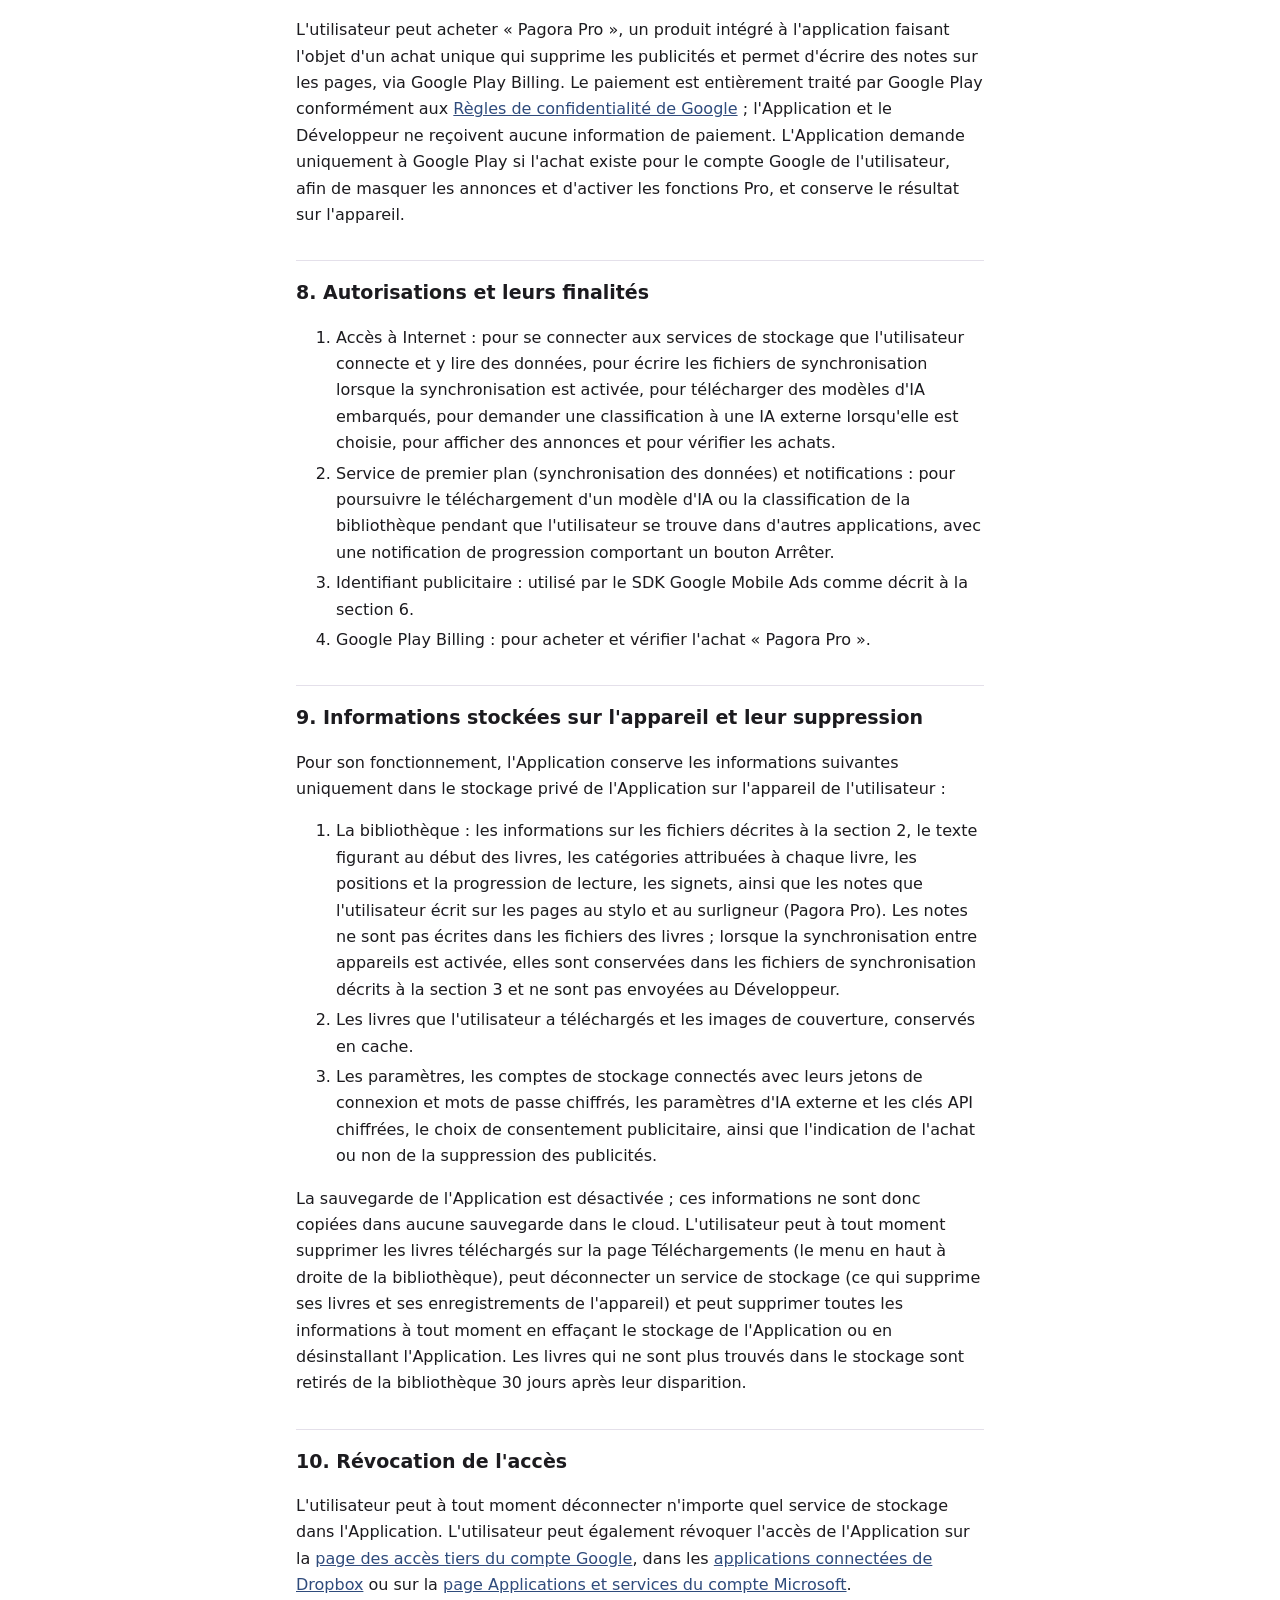
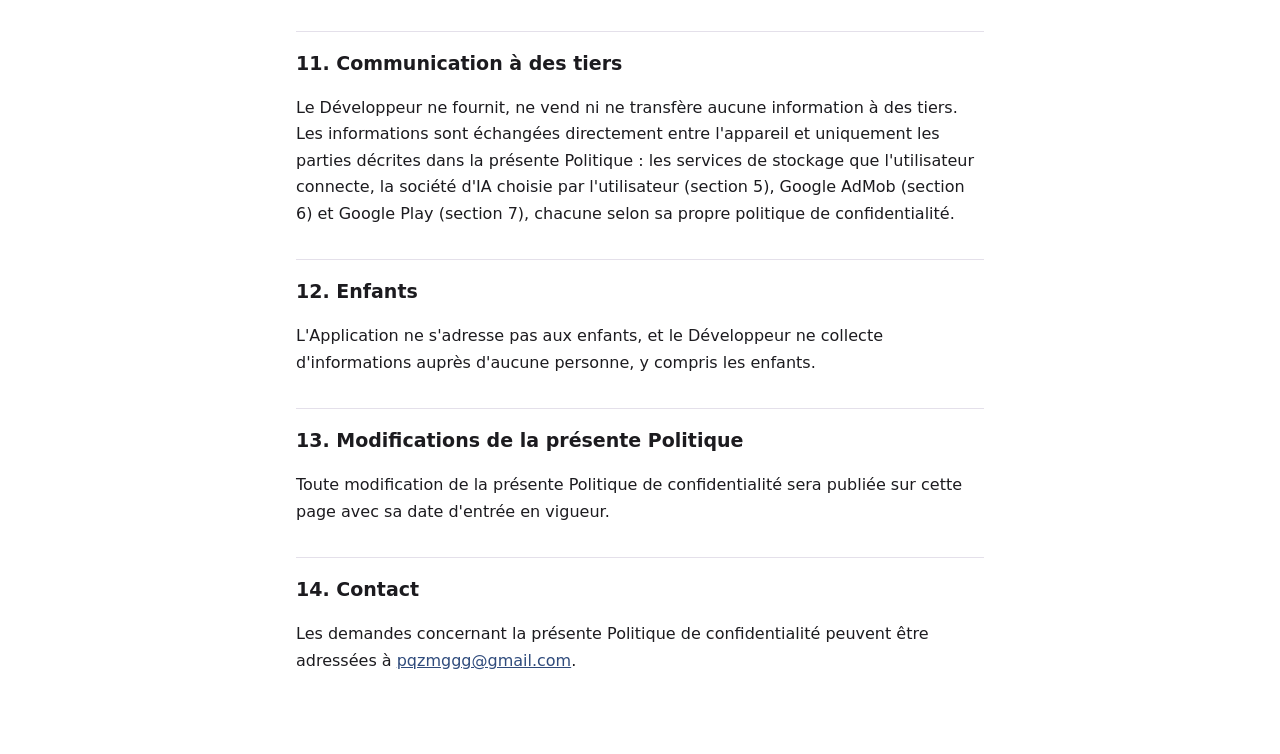
==== commit 05e1b391: "개인정보처리방침: 메모도 기기 간 동기화에 함께 - 동기화로 맞추는 정보에 쪽 위 메모 - 메모는 책 파일에 쓰지 않고, 동기화를 켜면 제3조의 동기화 파일에 함께 둔다 (개발자에" ====
--- a/fr/index.html
+++ b/fr/index.html
@@ -38,7 +38,7 @@
 <p>L'utilisation par l'Application des informations reçues des API Google, et leur transfert vers toute autre application, respecteront les <a href="https://developers.google.com/terms/api-services-user-data-policy">Règles relatives aux données utilisateur des services d'API Google</a>, y compris les exigences d'utilisation limitée (Limited Use). Les données provenant des services de stockage ne sont pas utilisées à des fins publicitaires, ne sont pas vendues et ne sont lues par aucune personne.</p>
 
 <h2>3. Synchronisation entre appareils (uniquement si l'utilisateur l'active)</h2>
-<p>Pour chaque service de stockage connecté, l'utilisateur peut activer la synchronisation entre appareils afin que les positions de lecture, les signets et les catégories des livres restent identiques sur les autres appareils de l'utilisateur. Lorsqu'elle est activée, l'Application écrit de petits fichiers de synchronisation contenant ces informations (avec les identifiants de fichier et les titres des livres présents dans ce stockage et, avec les catégories, le texte lu au début de ces livres) dans un emplacement réservé à l'application au sein de ce même stockage : le dossier de données d'application masqué dans Google Drive, le dossier d'application dans OneDrive et Dropbox, ou un dossier <code>.pagora</code> à l'intérieur du dossier choisi par l'utilisateur sur un serveur WebDAV ou SFTP. Les fichiers de synchronisation ne sont échangés qu'entre les appareils de l'utilisateur et le propre stockage de l'utilisateur ; ils ne sont pas envoyés au Développeur. L'utilisateur peut désactiver la synchronisation à tout moment et peut supprimer les fichiers de synchronisation du stockage.</p>
+<p>Pour chaque service de stockage connecté, l'utilisateur peut activer la synchronisation entre appareils afin que les positions de lecture, les signets, les notes sur les pages et les catégories des livres restent identiques sur les autres appareils de l'utilisateur. Lorsqu'elle est activée, l'Application écrit de petits fichiers de synchronisation contenant ces informations (avec les identifiants de fichier et les titres des livres présents dans ce stockage et, avec les catégories, le texte lu au début de ces livres) dans un emplacement réservé à l'application au sein de ce même stockage : le dossier de données d'application masqué dans Google Drive, le dossier d'application dans OneDrive et Dropbox, ou un dossier <code>.pagora</code> à l'intérieur du dossier choisi par l'utilisateur sur un serveur WebDAV ou SFTP. Les fichiers de synchronisation ne sont échangés qu'entre les appareils de l'utilisateur et le propre stockage de l'utilisateur ; ils ne sont pas envoyés au Développeur. L'utilisateur peut désactiver la synchronisation à tout moment et peut supprimer les fichiers de synchronisation du stockage.</p>
 
 <h2>4. Modèles d'IA embarqués</h2>
 <p>Lorsque l'utilisateur le choisit, l'Application télécharge un modèle de langage embarqué et une liste des modèles disponibles. Ces téléchargements ne contiennent aucune information concernant l'utilisateur.</p>
@@ -75,7 +75,7 @@
 <h2>9. Informations stockées sur l'appareil et leur suppression</h2>
 <p>Pour son fonctionnement, l'Application conserve les informations suivantes uniquement dans le stockage privé de l'Application sur l'appareil de l'utilisateur :</p>
 <ol>
-<li>La bibliothèque : les informations sur les fichiers décrites à la section 2, le texte figurant au début des livres, les catégories attribuées à chaque livre, les positions et la progression de lecture, les signets, ainsi que les notes que l'utilisateur écrit sur les pages au stylo et au surligneur (Pagora Pro). Les notes ne sont pas écrites dans les fichiers des livres et ne sont envoyées nulle part.</li>
+<li>La bibliothèque : les informations sur les fichiers décrites à la section 2, le texte figurant au début des livres, les catégories attribuées à chaque livre, les positions et la progression de lecture, les signets, ainsi que les notes que l'utilisateur écrit sur les pages au stylo et au surligneur (Pagora Pro). Les notes ne sont pas écrites dans les fichiers des livres ; lorsque la synchronisation entre appareils est activée, elles sont conservées dans les fichiers de synchronisation décrits à la section 3 et ne sont pas envoyées au Développeur.</li>
 <li>Les livres que l'utilisateur a téléchargés et les images de couverture, conservés en cache.</li>
 <li>Les paramètres, les comptes de stockage connectés avec leurs jetons de connexion et mots de passe chiffrés, les paramètres d'IA externe et les clés API chiffrées, le choix de consentement publicitaire, ainsi que l'indication de l'achat ou non de la suppression des publicités.</li>
 </ol>
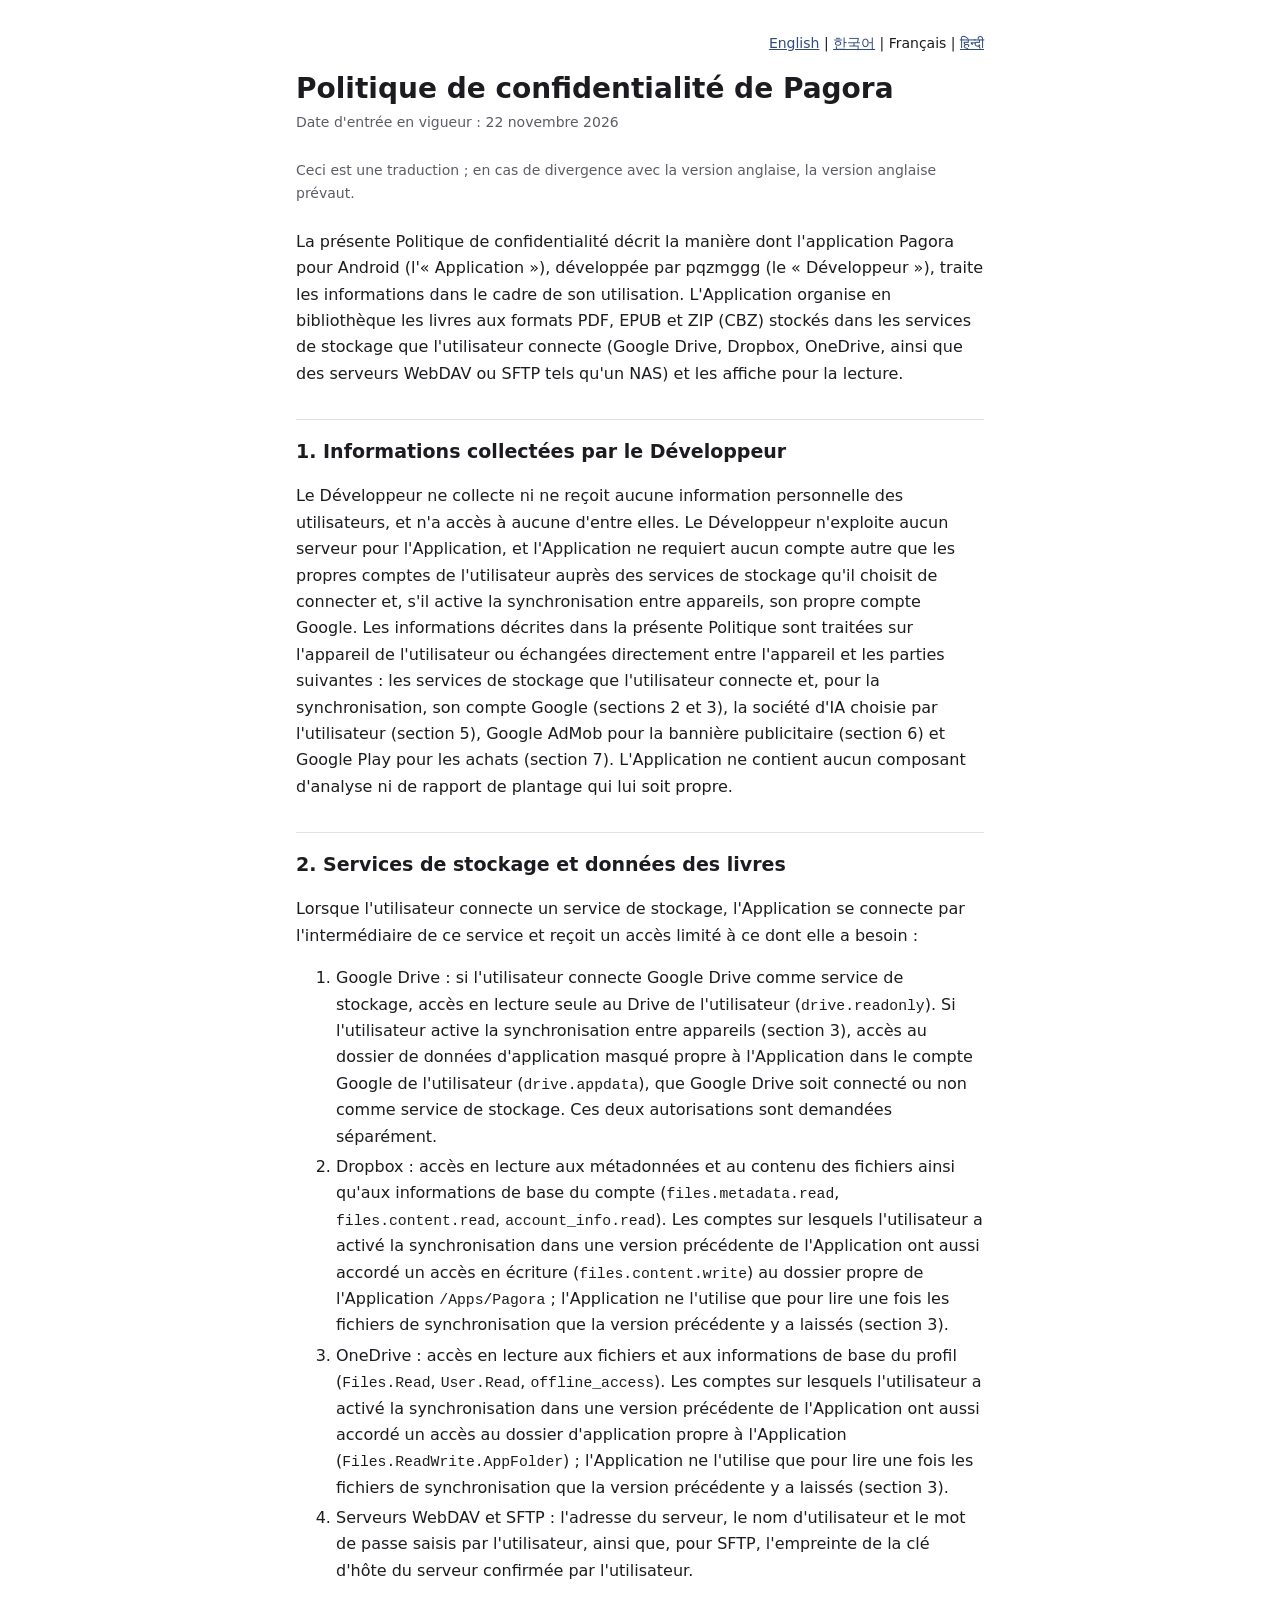
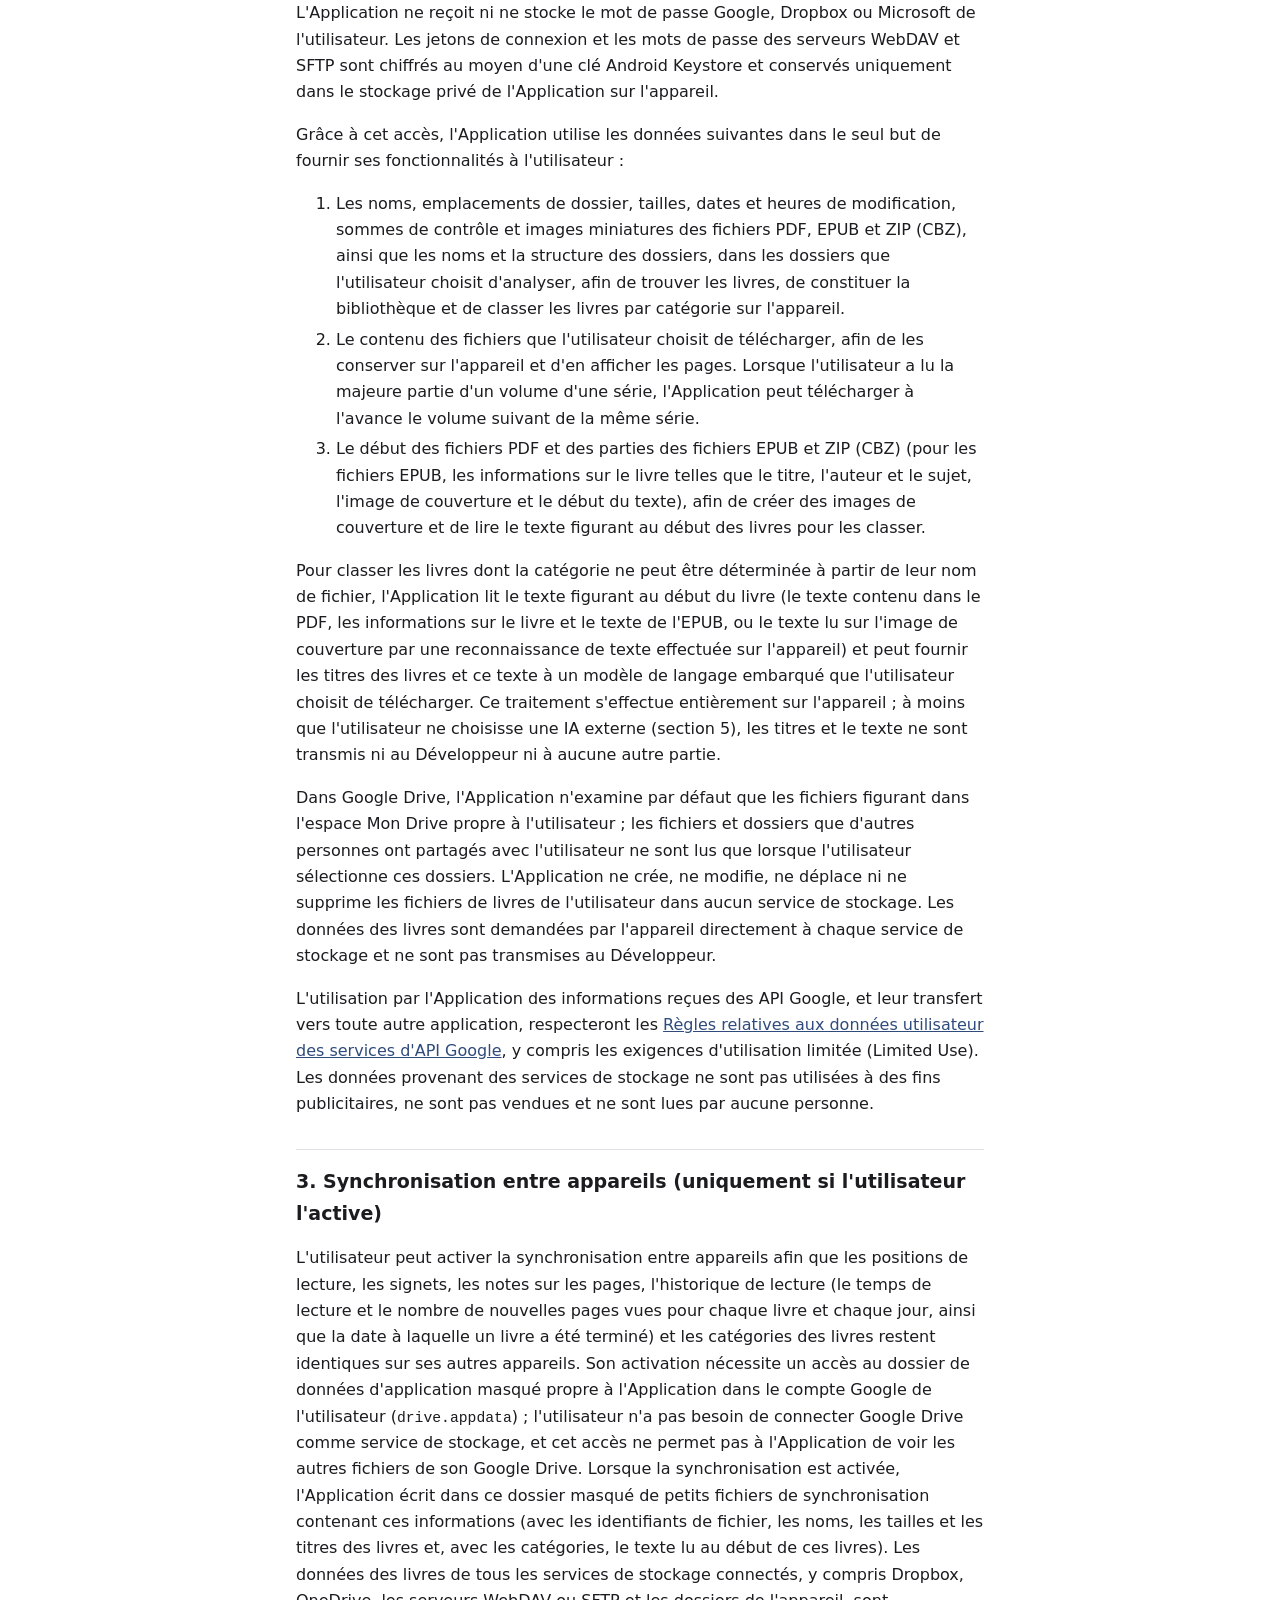
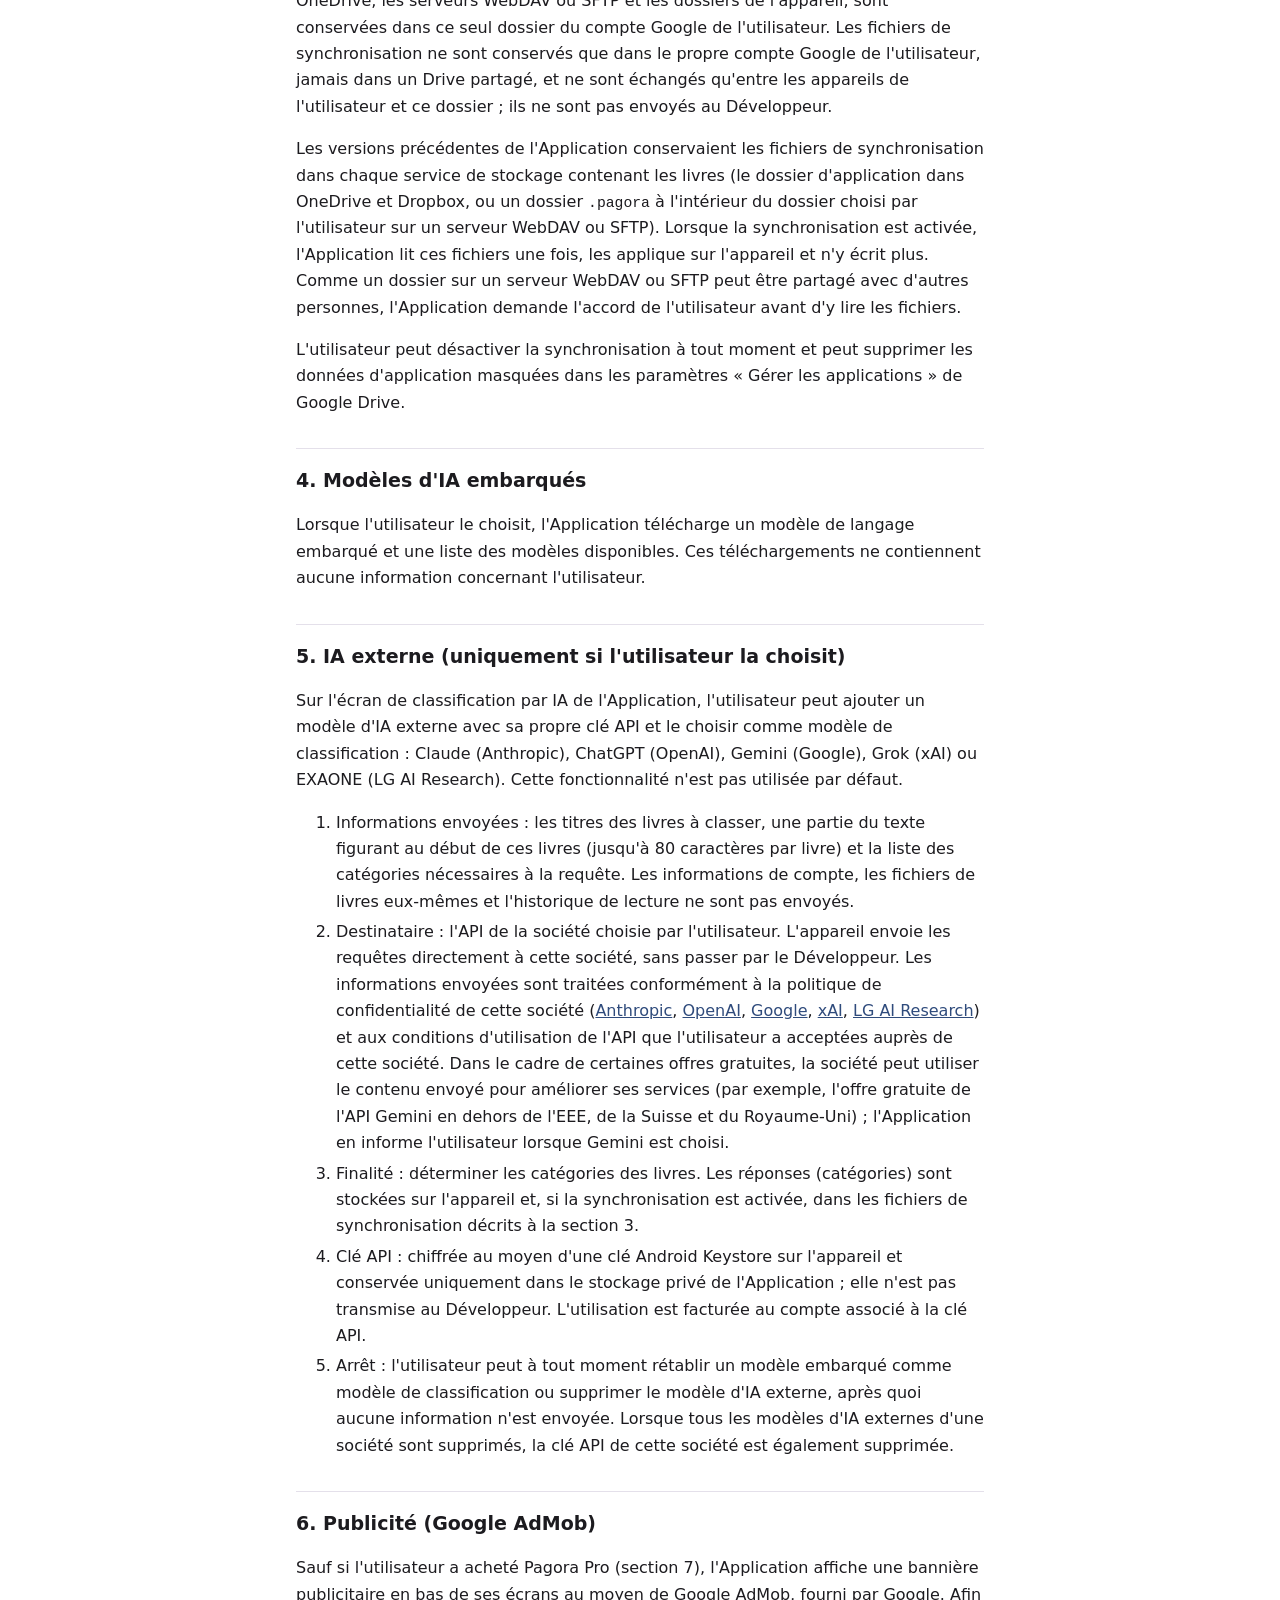
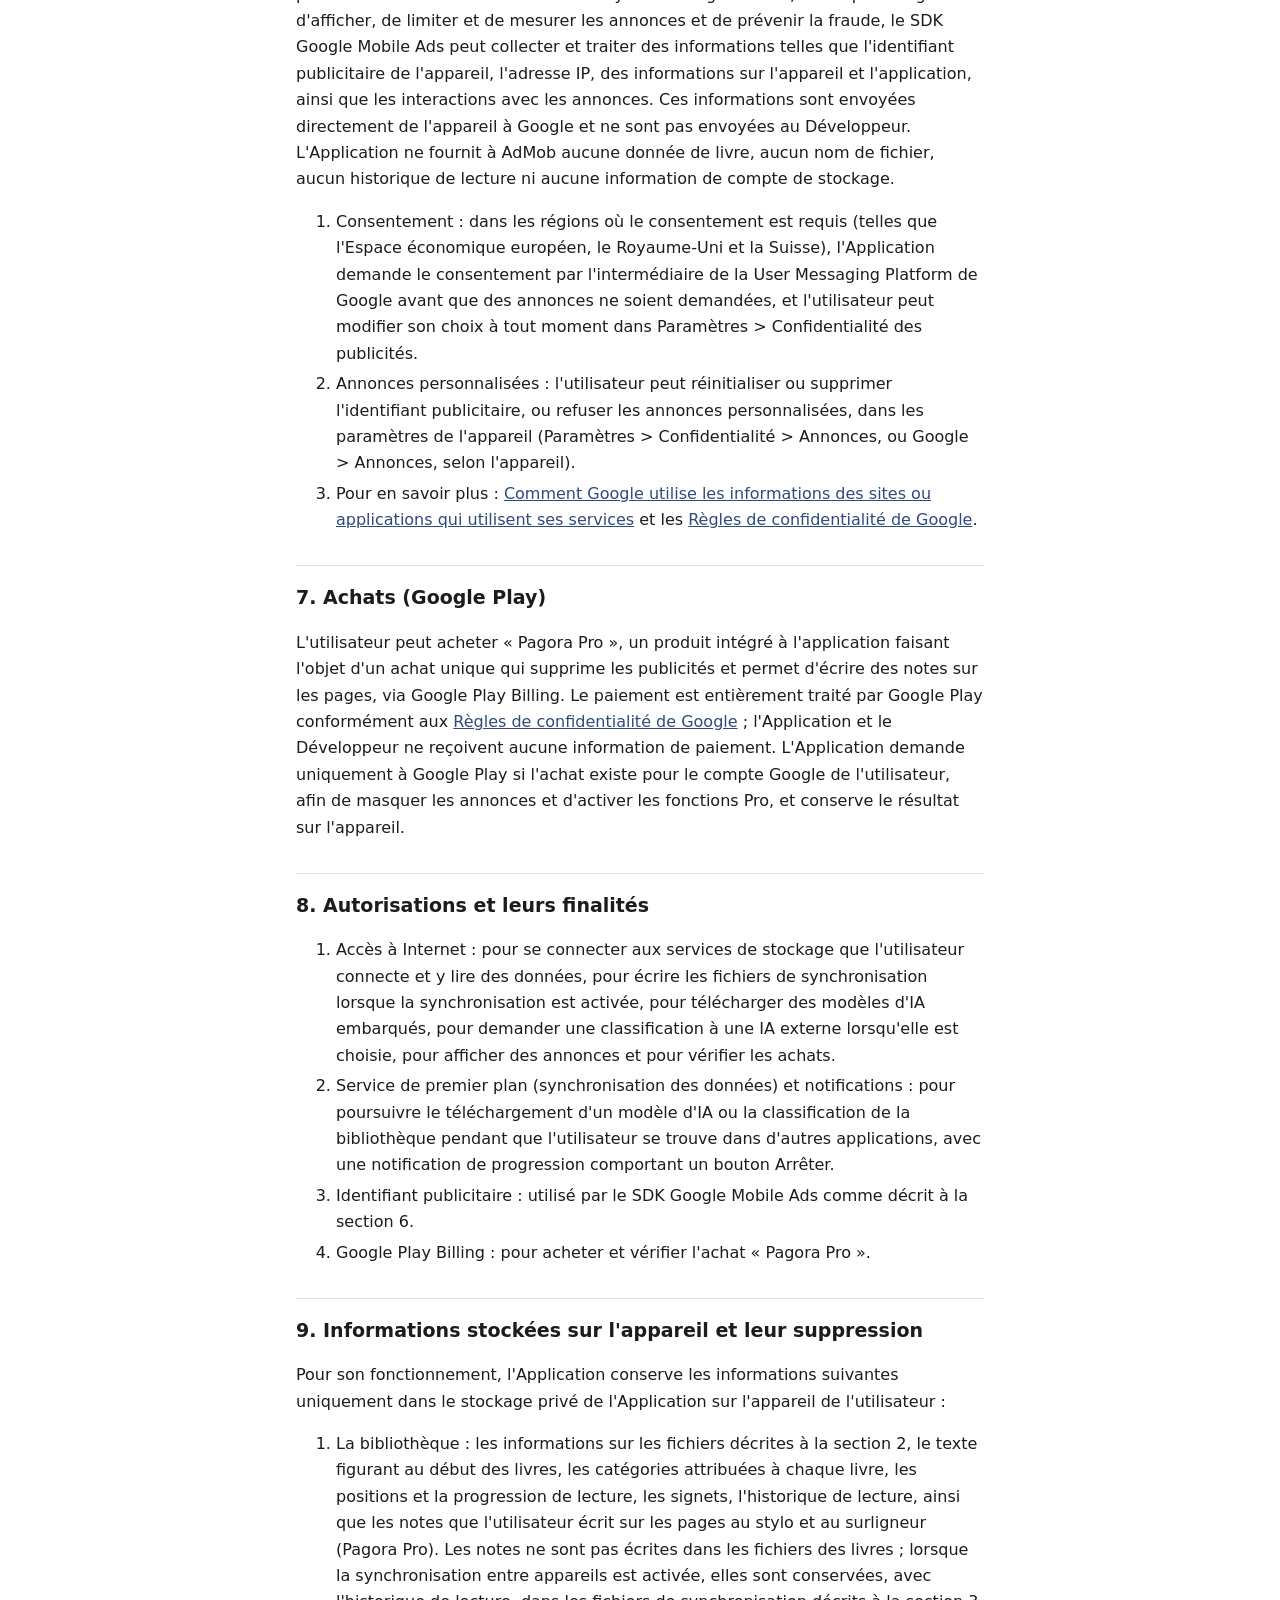
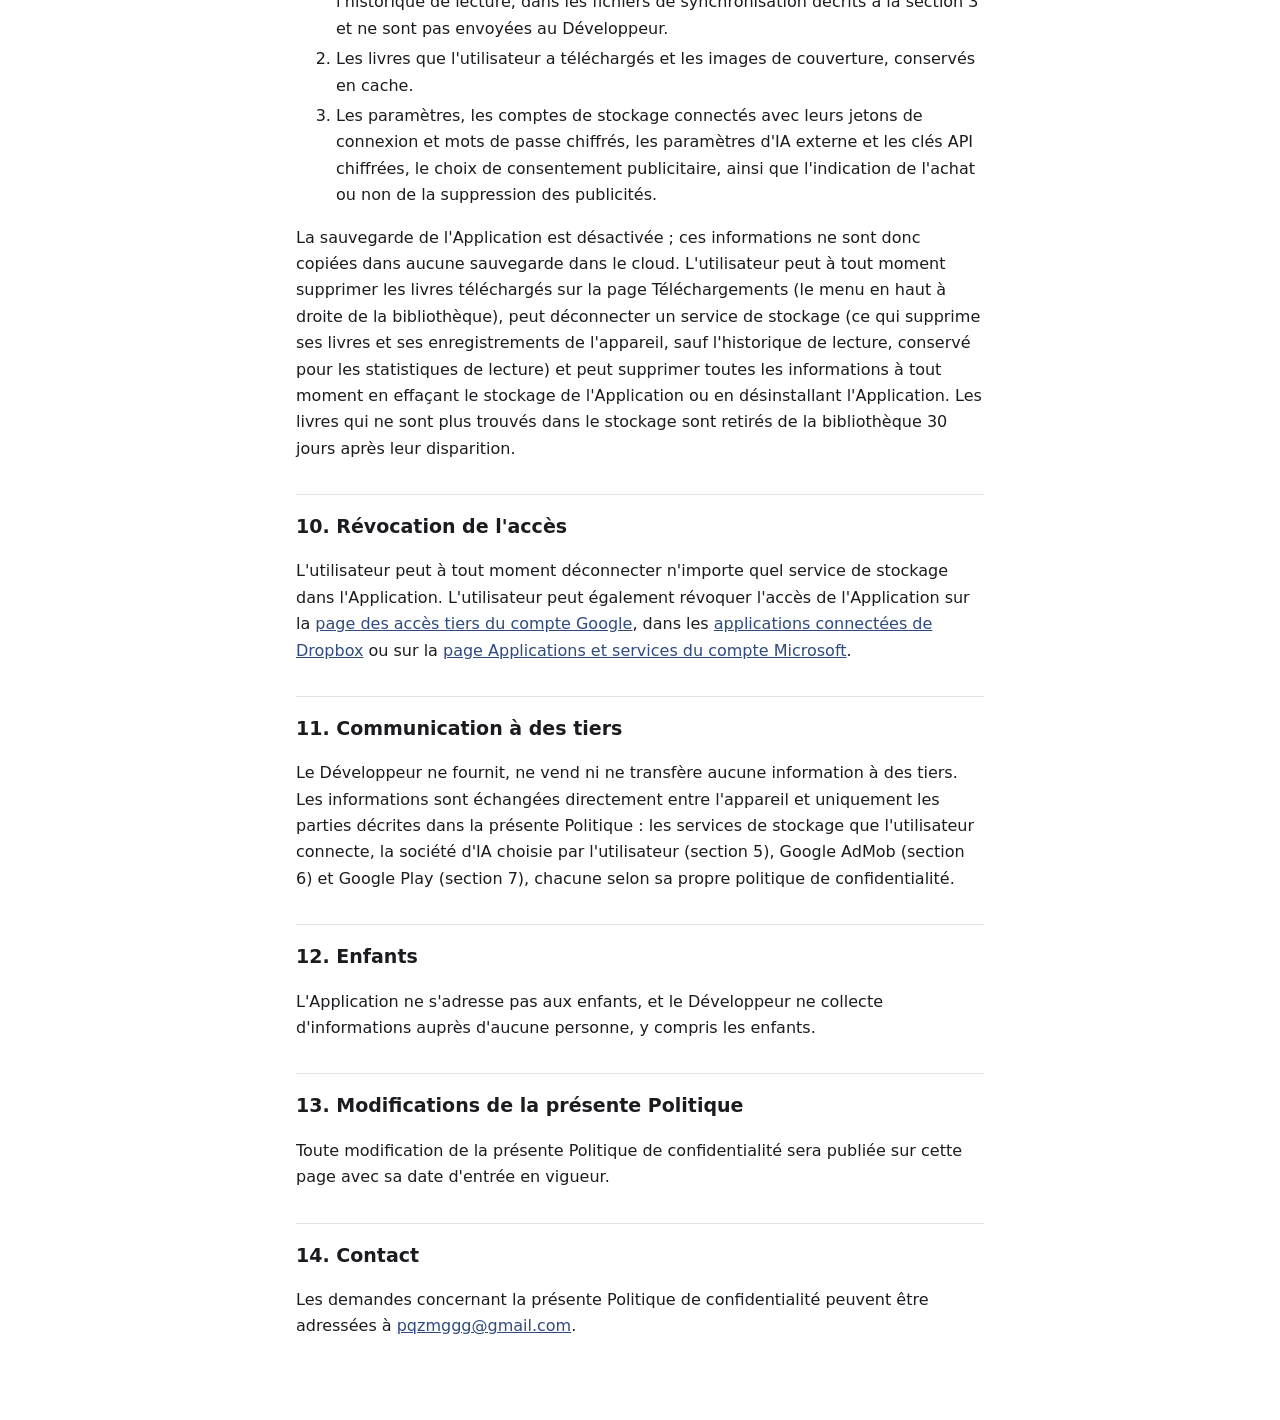
==== commit 016b6753: "개인정보처리방침: 기기 간 동기화 기록을 Google 계정 한 곳에 - 동기화를 켜면 책이 어느 저장소에 있든 기록을 이용자 Google 계정의 앱 전용 숨김 폴더(drive.ap" ====
--- a/fr/index.html
+++ b/fr/index.html
@@ -10,20 +10,20 @@
 <main>
 <nav><a href="../" hreflang="en">English</a> | <a href="../ko/" hreflang="ko">한국어</a> | Français | <a href="../hi/" hreflang="hi">हिन्दी</a></nav>
 <h1>Politique de confidentialité de Pagora</h1>
-<p class="meta">Date d'entrée en vigueur : 15 novembre 2026</p>
+<p class="meta">Date d'entrée en vigueur : 22 novembre 2026</p>
 <p class="meta">Ceci est une traduction ; en cas de divergence avec la version anglaise, la version anglaise prévaut.</p>
 
 <p>La présente Politique de confidentialité décrit la manière dont l'application Pagora pour Android (l'« Application »), développée par pqzmggg (le « Développeur »), traite les informations dans le cadre de son utilisation. L'Application organise en bibliothèque les livres aux formats PDF, EPUB et ZIP (CBZ) stockés dans les services de stockage que l'utilisateur connecte (Google Drive, Dropbox, OneDrive, ainsi que des serveurs WebDAV ou SFTP tels qu'un NAS) et les affiche pour la lecture.</p>
 
 <h2>1. Informations collectées par le Développeur</h2>
-<p>Le Développeur ne collecte ni ne reçoit aucune information personnelle des utilisateurs, et n'a accès à aucune d'entre elles. Le Développeur n'exploite aucun serveur pour l'Application, et l'Application ne requiert aucun compte autre que les propres comptes de l'utilisateur auprès des services de stockage qu'il choisit de connecter. Les informations décrites dans la présente Politique sont traitées sur l'appareil de l'utilisateur ou échangées directement entre l'appareil et les parties suivantes : les services de stockage que l'utilisateur connecte (sections 2 et 3), la société d'IA choisie par l'utilisateur (section 5), Google AdMob pour la bannière publicitaire (section 6) et Google Play pour les achats (section 7). L'Application ne contient aucun composant d'analyse ni de rapport de plantage qui lui soit propre.</p>
+<p>Le Développeur ne collecte ni ne reçoit aucune information personnelle des utilisateurs, et n'a accès à aucune d'entre elles. Le Développeur n'exploite aucun serveur pour l'Application, et l'Application ne requiert aucun compte autre que les propres comptes de l'utilisateur auprès des services de stockage qu'il choisit de connecter et, s'il active la synchronisation entre appareils, son propre compte Google. Les informations décrites dans la présente Politique sont traitées sur l'appareil de l'utilisateur ou échangées directement entre l'appareil et les parties suivantes : les services de stockage que l'utilisateur connecte et, pour la synchronisation, son compte Google (sections 2 et 3), la société d'IA choisie par l'utilisateur (section 5), Google AdMob pour la bannière publicitaire (section 6) et Google Play pour les achats (section 7). L'Application ne contient aucun composant d'analyse ni de rapport de plantage qui lui soit propre.</p>
 
 <h2>2. Services de stockage et données des livres</h2>
 <p>Lorsque l'utilisateur connecte un service de stockage, l'Application se connecte par l'intermédiaire de ce service et reçoit un accès limité à ce dont elle a besoin :</p>
 <ol>
-<li>Google Drive : accès en lecture seule au Drive de l'utilisateur (<code>drive.readonly</code>). Si l'utilisateur active la synchronisation entre appareils (section 3), également un accès au dossier de données d'application masqué propre à l'Application (<code>drive.appdata</code>).</li>
-<li>Dropbox : accès en lecture aux métadonnées et au contenu des fichiers ainsi qu'aux informations de base du compte (<code>files.metadata.read</code>, <code>files.content.read</code>, <code>account_info.read</code>). Si l'utilisateur active la synchronisation entre appareils, également un accès en écriture (<code>files.content.write</code>), que l'Application utilise uniquement pour son propre dossier <code>/Apps/Pagora</code>.</li>
-<li>OneDrive : accès en lecture aux fichiers et aux informations de base du profil (<code>Files.Read</code>, <code>User.Read</code>, <code>offline_access</code>). Si l'utilisateur active la synchronisation entre appareils, également un accès au dossier d'application propre à l'Application (<code>Files.ReadWrite.AppFolder</code>).</li>
+<li>Google Drive : si l'utilisateur connecte Google Drive comme service de stockage, accès en lecture seule au Drive de l'utilisateur (<code>drive.readonly</code>). Si l'utilisateur active la synchronisation entre appareils (section 3), accès au dossier de données d'application masqué propre à l'Application dans le compte Google de l'utilisateur (<code>drive.appdata</code>), que Google Drive soit connecté ou non comme service de stockage. Ces deux autorisations sont demandées séparément.</li>
+<li>Dropbox : accès en lecture aux métadonnées et au contenu des fichiers ainsi qu'aux informations de base du compte (<code>files.metadata.read</code>, <code>files.content.read</code>, <code>account_info.read</code>). Les comptes sur lesquels l'utilisateur a activé la synchronisation dans une version précédente de l'Application ont aussi accordé un accès en écriture (<code>files.content.write</code>) au dossier propre de l'Application <code>/Apps/Pagora</code> ; l'Application ne l'utilise que pour lire une fois les fichiers de synchronisation que la version précédente y a laissés (section 3).</li>
+<li>OneDrive : accès en lecture aux fichiers et aux informations de base du profil (<code>Files.Read</code>, <code>User.Read</code>, <code>offline_access</code>). Les comptes sur lesquels l'utilisateur a activé la synchronisation dans une version précédente de l'Application ont aussi accordé un accès au dossier d'application propre à l'Application (<code>Files.ReadWrite.AppFolder</code>) ; l'Application ne l'utilise que pour lire une fois les fichiers de synchronisation que la version précédente y a laissés (section 3).</li>
 <li>Serveurs WebDAV et SFTP : l'adresse du serveur, le nom d'utilisateur et le mot de passe saisis par l'utilisateur, ainsi que, pour SFTP, l'empreinte de la clé d'hôte du serveur confirmée par l'utilisateur.</li>
 </ol>
 <p>L'Application ne reçoit ni ne stocke le mot de passe Google, Dropbox ou Microsoft de l'utilisateur. Les jetons de connexion et les mots de passe des serveurs WebDAV et SFTP sont chiffrés au moyen d'une clé Android Keystore et conservés uniquement dans le stockage privé de l'Application sur l'appareil.</p>
@@ -38,7 +38,9 @@
 <p>L'utilisation par l'Application des informations reçues des API Google, et leur transfert vers toute autre application, respecteront les <a href="https://developers.google.com/terms/api-services-user-data-policy">Règles relatives aux données utilisateur des services d'API Google</a>, y compris les exigences d'utilisation limitée (Limited Use). Les données provenant des services de stockage ne sont pas utilisées à des fins publicitaires, ne sont pas vendues et ne sont lues par aucune personne.</p>
 
 <h2>3. Synchronisation entre appareils (uniquement si l'utilisateur l'active)</h2>
-<p>Pour chaque service de stockage connecté, l'utilisateur peut activer la synchronisation entre appareils afin que les positions de lecture, les signets, les notes sur les pages et les catégories des livres restent identiques sur les autres appareils de l'utilisateur. Lorsqu'elle est activée, l'Application écrit de petits fichiers de synchronisation contenant ces informations (avec les identifiants de fichier et les titres des livres présents dans ce stockage et, avec les catégories, le texte lu au début de ces livres) dans un emplacement réservé à l'application au sein de ce même stockage : le dossier de données d'application masqué dans Google Drive, le dossier d'application dans OneDrive et Dropbox, ou un dossier <code>.pagora</code> à l'intérieur du dossier choisi par l'utilisateur sur un serveur WebDAV ou SFTP. Les fichiers de synchronisation ne sont échangés qu'entre les appareils de l'utilisateur et le propre stockage de l'utilisateur ; ils ne sont pas envoyés au Développeur. L'utilisateur peut désactiver la synchronisation à tout moment et peut supprimer les fichiers de synchronisation du stockage.</p>
+<p>L'utilisateur peut activer la synchronisation entre appareils afin que les positions de lecture, les signets, les notes sur les pages, l'historique de lecture (le temps de lecture et le nombre de nouvelles pages vues pour chaque livre et chaque jour, ainsi que la date à laquelle un livre a été terminé) et les catégories des livres restent identiques sur ses autres appareils. Son activation nécessite un accès au dossier de données d'application masqué propre à l'Application dans le compte Google de l'utilisateur (<code>drive.appdata</code>) ; l'utilisateur n'a pas besoin de connecter Google Drive comme service de stockage, et cet accès ne permet pas à l'Application de voir les autres fichiers de son Google Drive. Lorsque la synchronisation est activée, l'Application écrit dans ce dossier masqué de petits fichiers de synchronisation contenant ces informations (avec les identifiants de fichier, les noms, les tailles et les titres des livres et, avec les catégories, le texte lu au début de ces livres). Les données des livres de tous les services de stockage connectés, y compris Dropbox, OneDrive, les serveurs WebDAV ou SFTP et les dossiers de l'appareil, sont conservées dans ce seul dossier du compte Google de l'utilisateur. Les fichiers de synchronisation ne sont conservés que dans le propre compte Google de l'utilisateur, jamais dans un Drive partagé, et ne sont échangés qu'entre les appareils de l'utilisateur et ce dossier ; ils ne sont pas envoyés au Développeur.</p>
+<p>Les versions précédentes de l'Application conservaient les fichiers de synchronisation dans chaque service de stockage contenant les livres (le dossier d'application dans OneDrive et Dropbox, ou un dossier <code>.pagora</code> à l'intérieur du dossier choisi par l'utilisateur sur un serveur WebDAV ou SFTP). Lorsque la synchronisation est activée, l'Application lit ces fichiers une fois, les applique sur l'appareil et n'y écrit plus. Comme un dossier sur un serveur WebDAV ou SFTP peut être partagé avec d'autres personnes, l'Application demande l'accord de l'utilisateur avant d'y lire les fichiers.</p>
+<p>L'utilisateur peut désactiver la synchronisation à tout moment et peut supprimer les données d'application masquées dans les paramètres « Gérer les applications » de Google Drive.</p>
 
 <h2>4. Modèles d'IA embarqués</h2>
 <p>Lorsque l'utilisateur le choisit, l'Application télécharge un modèle de langage embarqué et une liste des modèles disponibles. Ces téléchargements ne contiennent aucune information concernant l'utilisateur.</p>
@@ -75,11 +77,11 @@
 <h2>9. Informations stockées sur l'appareil et leur suppression</h2>
 <p>Pour son fonctionnement, l'Application conserve les informations suivantes uniquement dans le stockage privé de l'Application sur l'appareil de l'utilisateur :</p>
 <ol>
-<li>La bibliothèque : les informations sur les fichiers décrites à la section 2, le texte figurant au début des livres, les catégories attribuées à chaque livre, les positions et la progression de lecture, les signets, ainsi que les notes que l'utilisateur écrit sur les pages au stylo et au surligneur (Pagora Pro). Les notes ne sont pas écrites dans les fichiers des livres ; lorsque la synchronisation entre appareils est activée, elles sont conservées dans les fichiers de synchronisation décrits à la section 3 et ne sont pas envoyées au Développeur.</li>
+<li>La bibliothèque : les informations sur les fichiers décrites à la section 2, le texte figurant au début des livres, les catégories attribuées à chaque livre, les positions et la progression de lecture, les signets, l'historique de lecture, ainsi que les notes que l'utilisateur écrit sur les pages au stylo et au surligneur (Pagora Pro). Les notes ne sont pas écrites dans les fichiers des livres ; lorsque la synchronisation entre appareils est activée, elles sont conservées, avec l'historique de lecture, dans les fichiers de synchronisation décrits à la section 3 et ne sont pas envoyées au Développeur.</li>
 <li>Les livres que l'utilisateur a téléchargés et les images de couverture, conservés en cache.</li>
 <li>Les paramètres, les comptes de stockage connectés avec leurs jetons de connexion et mots de passe chiffrés, les paramètres d'IA externe et les clés API chiffrées, le choix de consentement publicitaire, ainsi que l'indication de l'achat ou non de la suppression des publicités.</li>
 </ol>
-<p>La sauvegarde de l'Application est désactivée ; ces informations ne sont donc copiées dans aucune sauvegarde dans le cloud. L'utilisateur peut à tout moment supprimer les livres téléchargés sur la page Téléchargements (le menu en haut à droite de la bibliothèque), peut déconnecter un service de stockage (ce qui supprime ses livres et ses enregistrements de l'appareil) et peut supprimer toutes les informations à tout moment en effaçant le stockage de l'Application ou en désinstallant l'Application. Les livres qui ne sont plus trouvés dans le stockage sont retirés de la bibliothèque 30 jours après leur disparition.</p>
+<p>La sauvegarde de l'Application est désactivée ; ces informations ne sont donc copiées dans aucune sauvegarde dans le cloud. L'utilisateur peut à tout moment supprimer les livres téléchargés sur la page Téléchargements (le menu en haut à droite de la bibliothèque), peut déconnecter un service de stockage (ce qui supprime ses livres et ses enregistrements de l'appareil, sauf l'historique de lecture, conservé pour les statistiques de lecture) et peut supprimer toutes les informations à tout moment en effaçant le stockage de l'Application ou en désinstallant l'Application. Les livres qui ne sont plus trouvés dans le stockage sont retirés de la bibliothèque 30 jours après leur disparition.</p>
 
 <h2>10. Révocation de l'accès</h2>
 <p>L'utilisateur peut à tout moment déconnecter n'importe quel service de stockage dans l'Application. L'utilisateur peut également révoquer l'accès de l'Application sur la <a href="https://myaccount.google.com/permissions">page des accès tiers du compte Google</a>, dans les <a href="https://www.dropbox.com/account/connected_apps">applications connectées de Dropbox</a> ou sur la <a href="https://account.live.com/consent/Manage">page Applications et services du compte Microsoft</a>.</p>
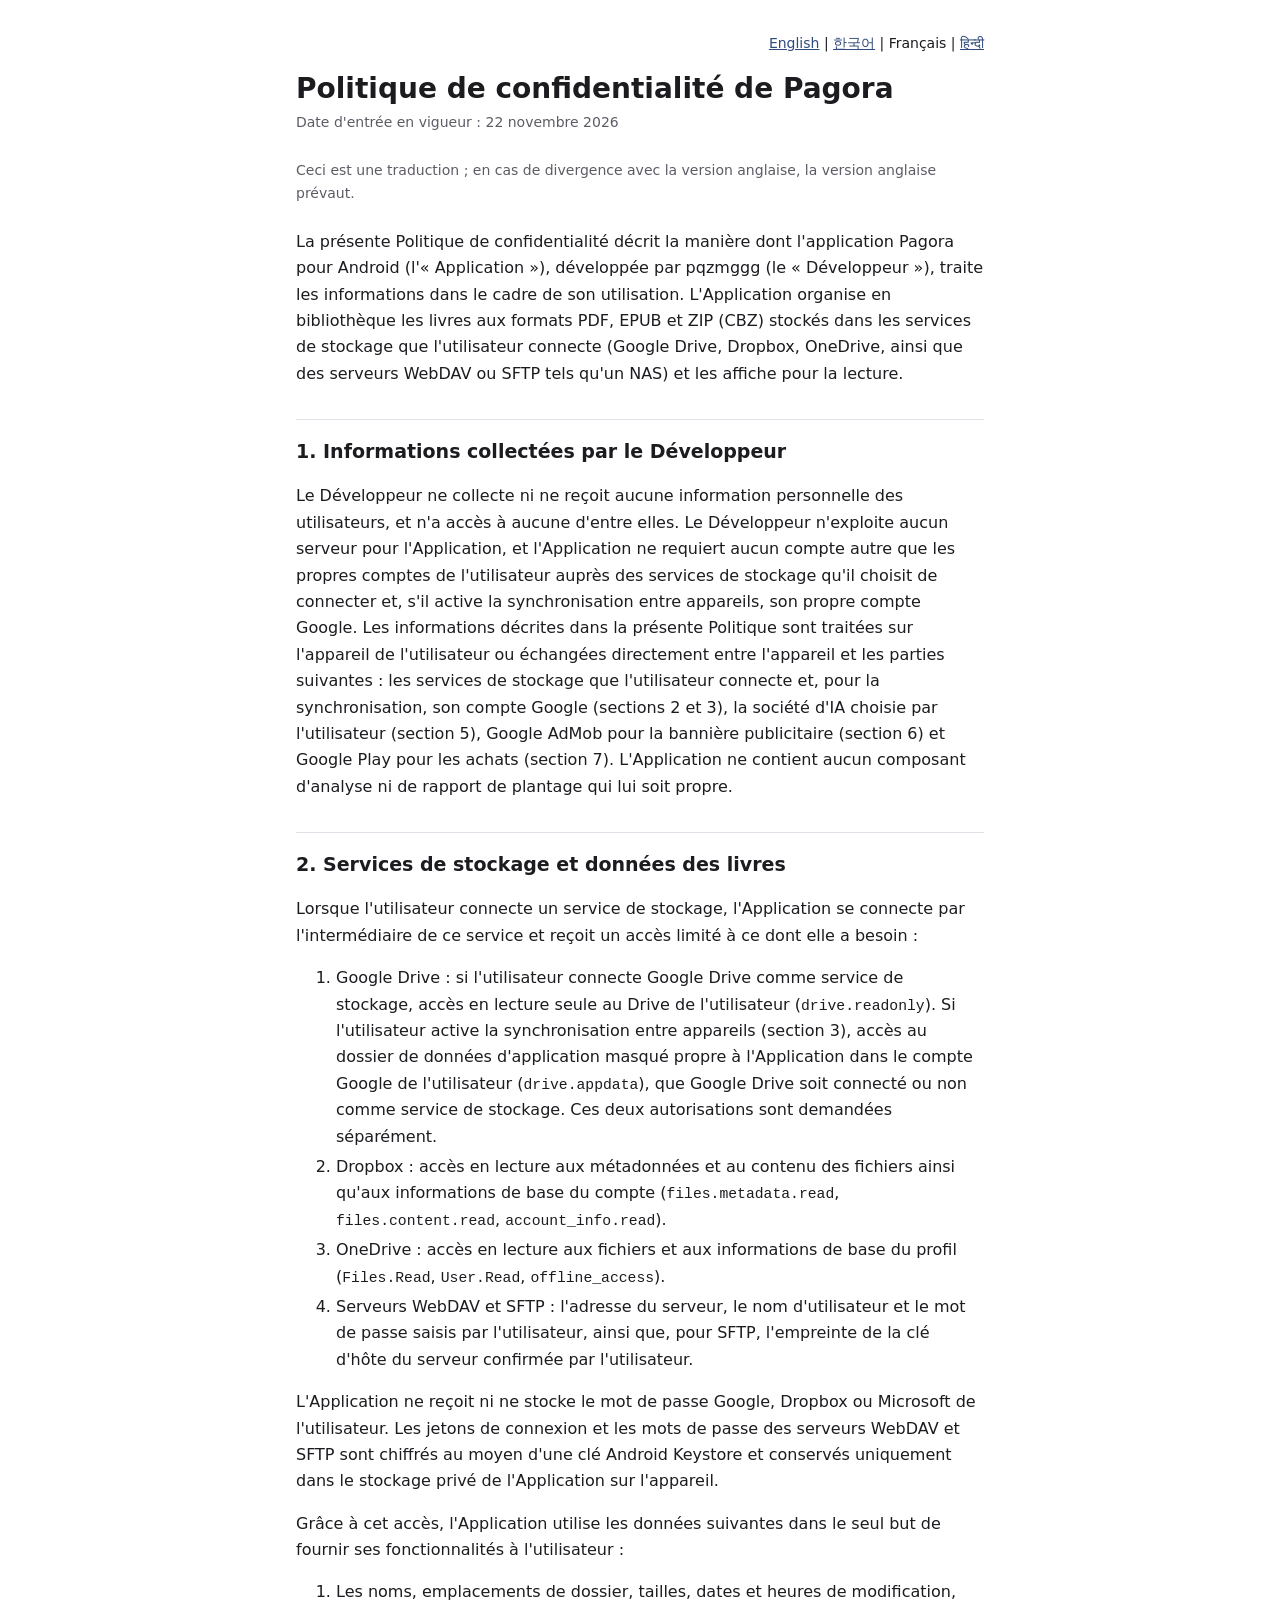
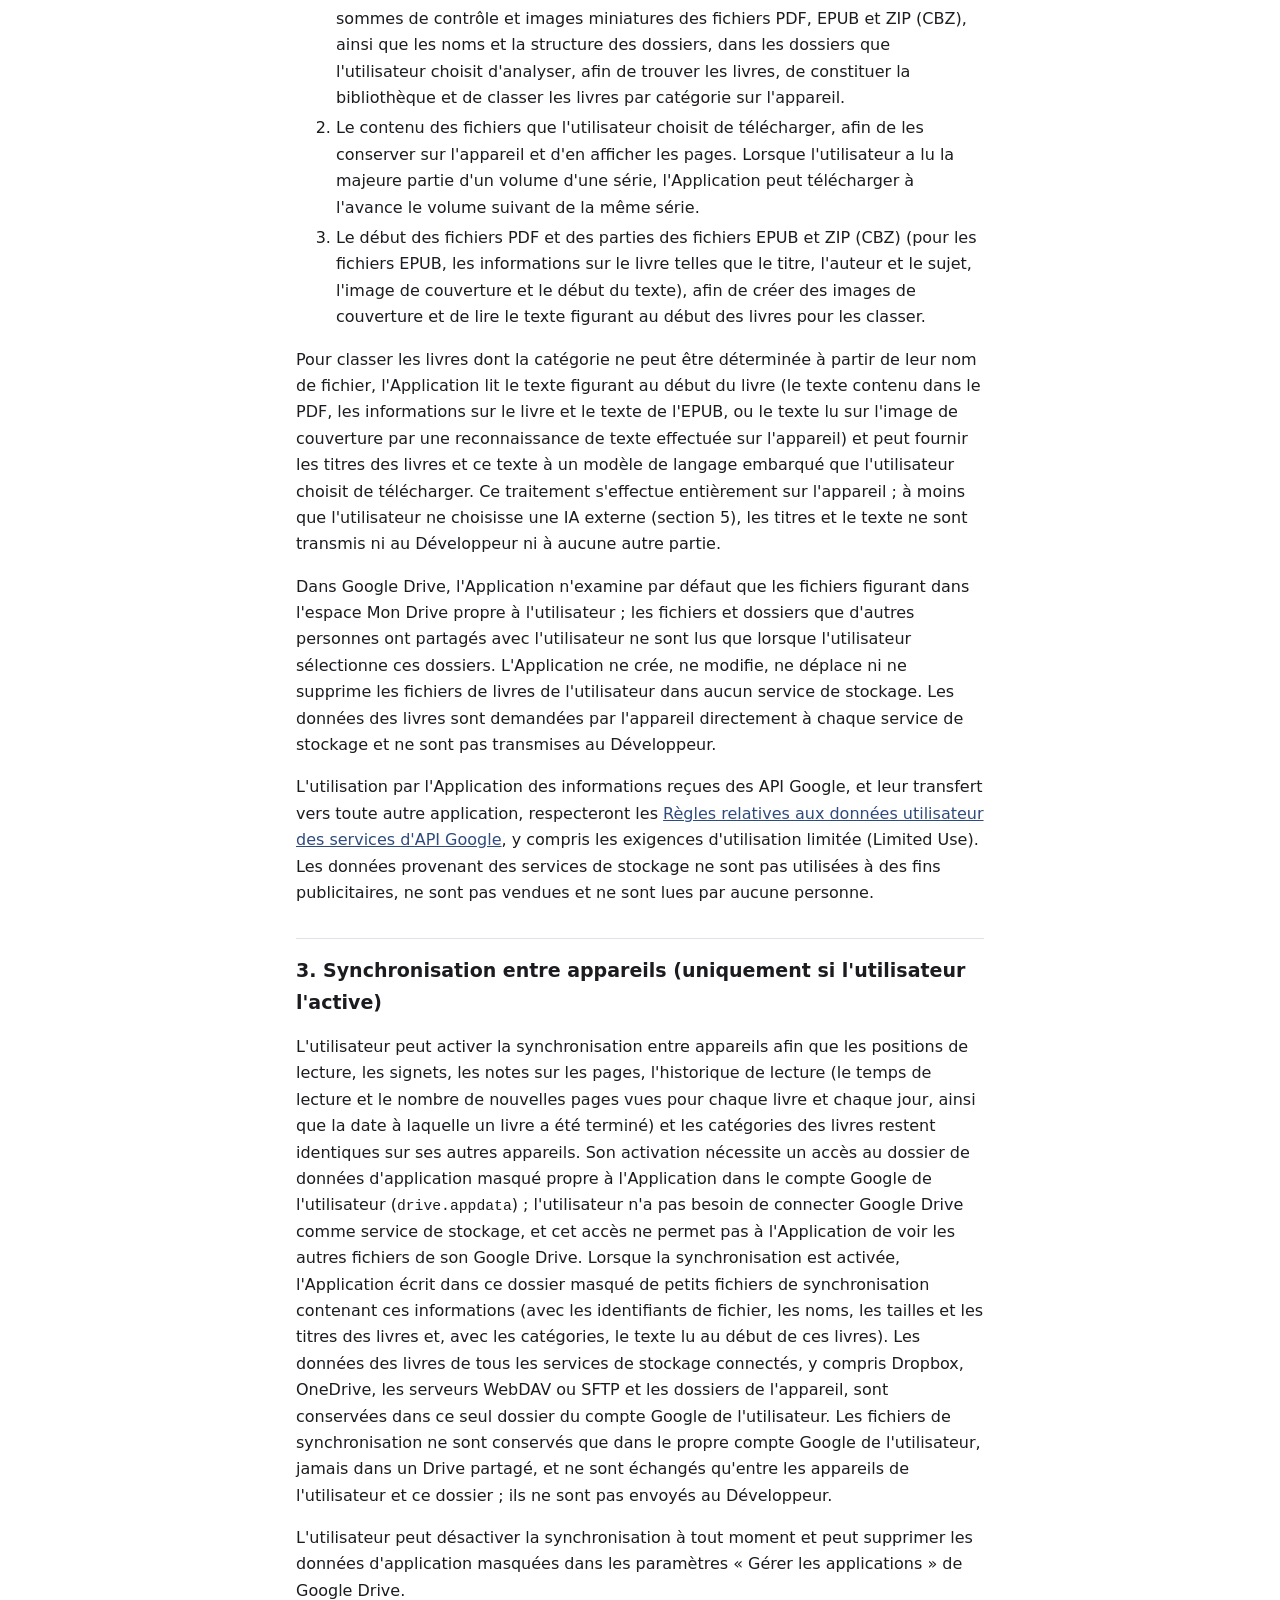
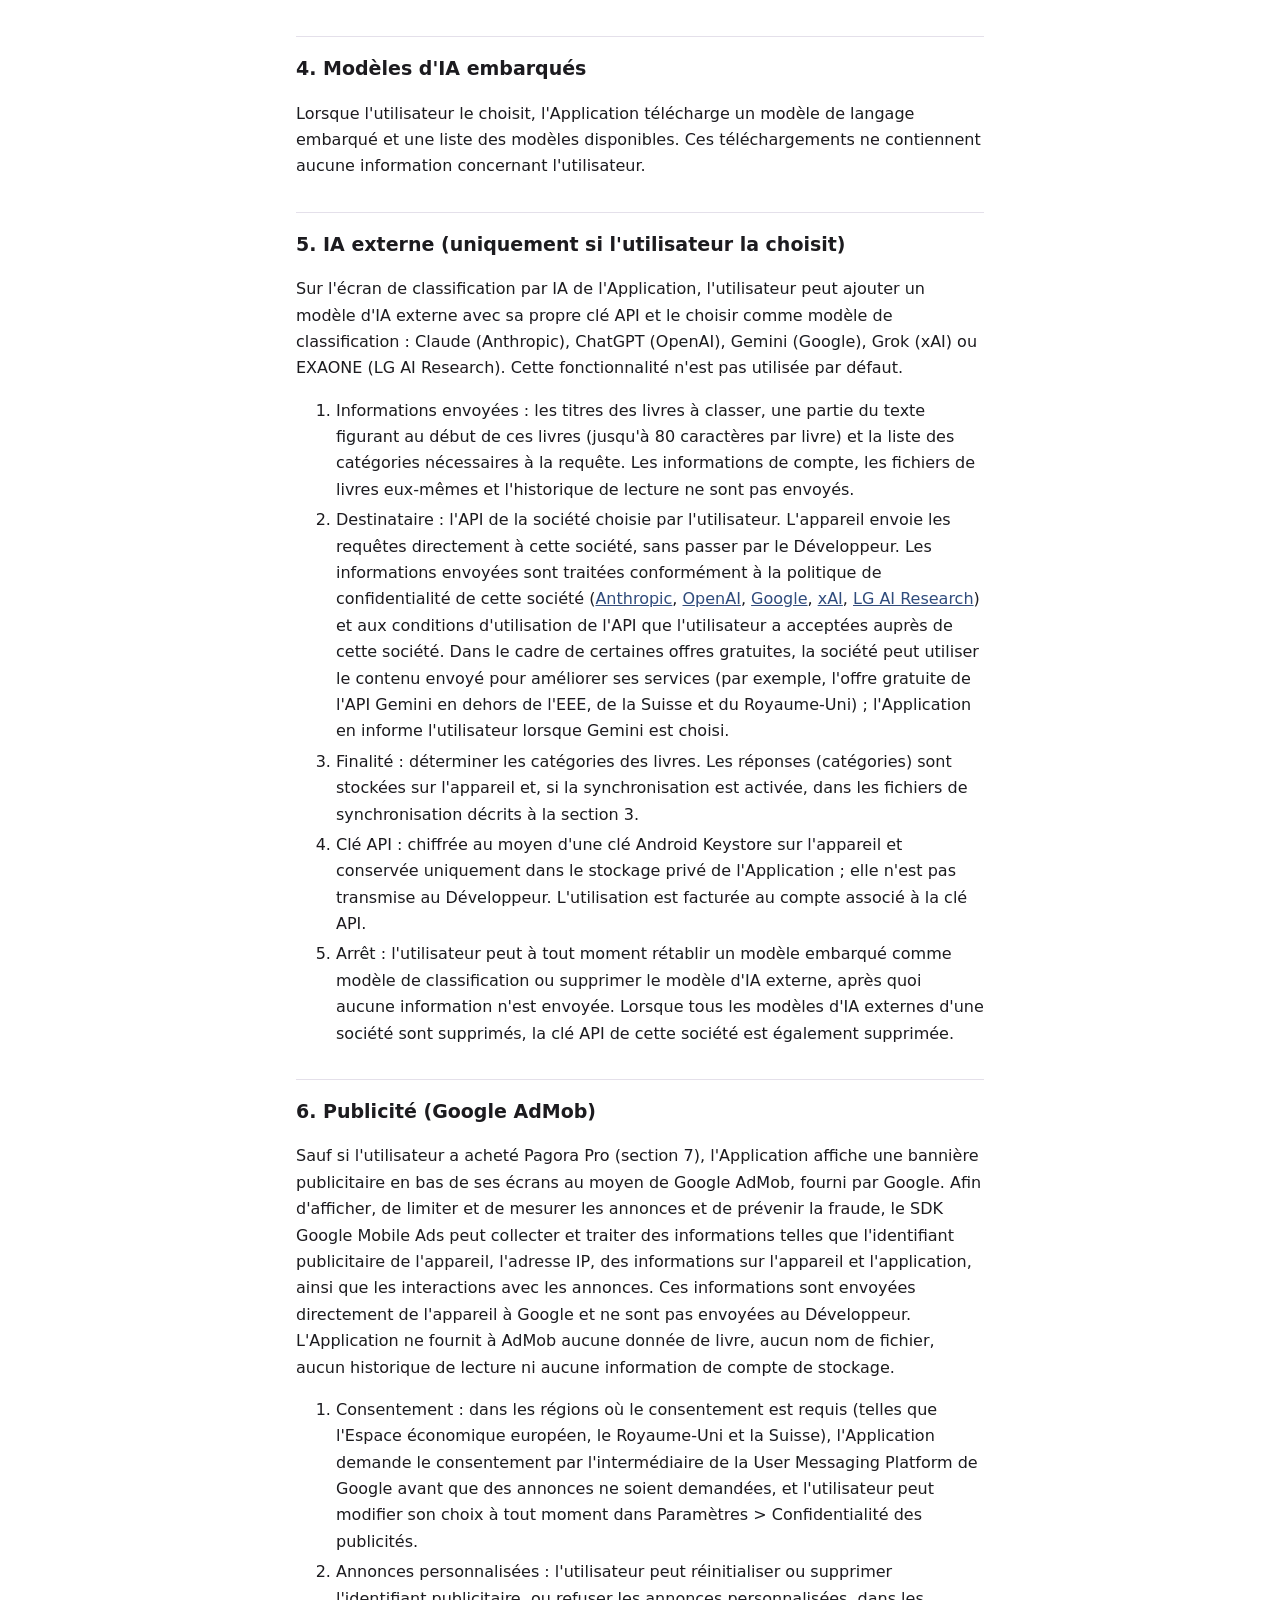
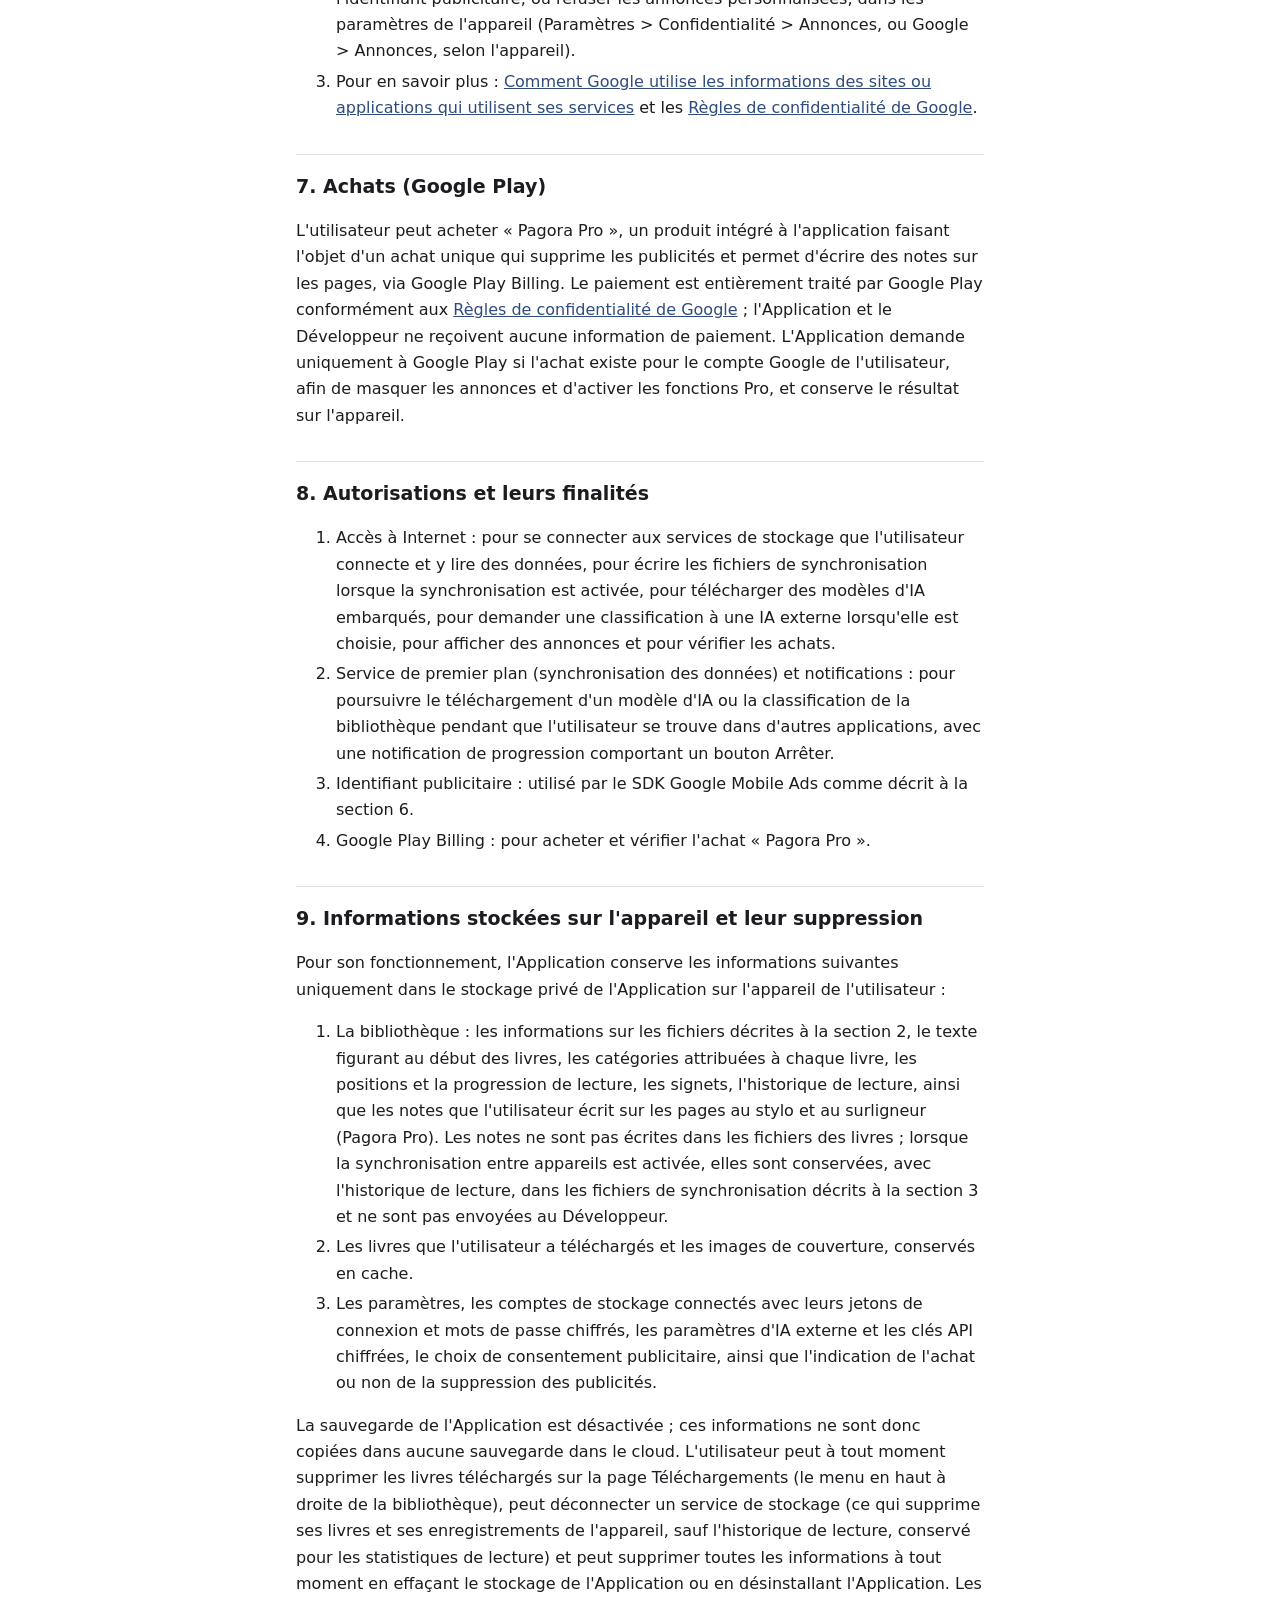
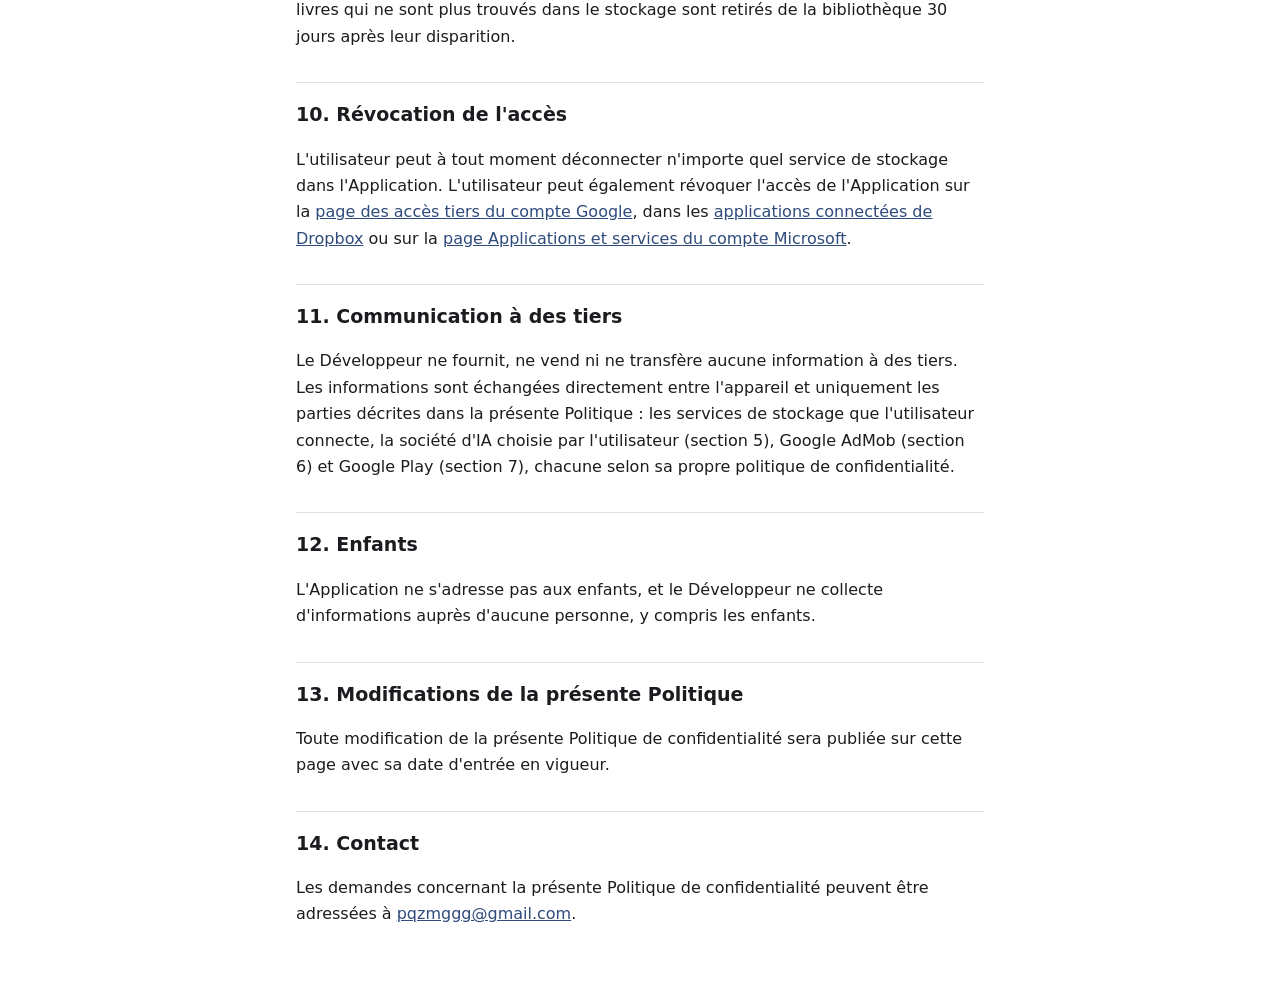
==== commit edb15fd4: "개인정보처리방침: 이전 판 동기화 파일과 OneDrive, Dropbox 쓰기 권한 설명을 뺀다" ====
--- a/fr/index.html
+++ b/fr/index.html
@@ -22,8 +22,8 @@
 <p>Lorsque l'utilisateur connecte un service de stockage, l'Application se connecte par l'intermédiaire de ce service et reçoit un accès limité à ce dont elle a besoin :</p>
 <ol>
 <li>Google Drive : si l'utilisateur connecte Google Drive comme service de stockage, accès en lecture seule au Drive de l'utilisateur (<code>drive.readonly</code>). Si l'utilisateur active la synchronisation entre appareils (section 3), accès au dossier de données d'application masqué propre à l'Application dans le compte Google de l'utilisateur (<code>drive.appdata</code>), que Google Drive soit connecté ou non comme service de stockage. Ces deux autorisations sont demandées séparément.</li>
-<li>Dropbox : accès en lecture aux métadonnées et au contenu des fichiers ainsi qu'aux informations de base du compte (<code>files.metadata.read</code>, <code>files.content.read</code>, <code>account_info.read</code>). Les comptes sur lesquels l'utilisateur a activé la synchronisation dans une version précédente de l'Application ont aussi accordé un accès en écriture (<code>files.content.write</code>) au dossier propre de l'Application <code>/Apps/Pagora</code> ; l'Application ne l'utilise que pour lire une fois les fichiers de synchronisation que la version précédente y a laissés (section 3).</li>
-<li>OneDrive : accès en lecture aux fichiers et aux informations de base du profil (<code>Files.Read</code>, <code>User.Read</code>, <code>offline_access</code>). Les comptes sur lesquels l'utilisateur a activé la synchronisation dans une version précédente de l'Application ont aussi accordé un accès au dossier d'application propre à l'Application (<code>Files.ReadWrite.AppFolder</code>) ; l'Application ne l'utilise que pour lire une fois les fichiers de synchronisation que la version précédente y a laissés (section 3).</li>
+<li>Dropbox : accès en lecture aux métadonnées et au contenu des fichiers ainsi qu'aux informations de base du compte (<code>files.metadata.read</code>, <code>files.content.read</code>, <code>account_info.read</code>).</li>
+<li>OneDrive : accès en lecture aux fichiers et aux informations de base du profil (<code>Files.Read</code>, <code>User.Read</code>, <code>offline_access</code>).</li>
 <li>Serveurs WebDAV et SFTP : l'adresse du serveur, le nom d'utilisateur et le mot de passe saisis par l'utilisateur, ainsi que, pour SFTP, l'empreinte de la clé d'hôte du serveur confirmée par l'utilisateur.</li>
 </ol>
 <p>L'Application ne reçoit ni ne stocke le mot de passe Google, Dropbox ou Microsoft de l'utilisateur. Les jetons de connexion et les mots de passe des serveurs WebDAV et SFTP sont chiffrés au moyen d'une clé Android Keystore et conservés uniquement dans le stockage privé de l'Application sur l'appareil.</p>
@@ -39,7 +39,6 @@
 
 <h2>3. Synchronisation entre appareils (uniquement si l'utilisateur l'active)</h2>
 <p>L'utilisateur peut activer la synchronisation entre appareils afin que les positions de lecture, les signets, les notes sur les pages, l'historique de lecture (le temps de lecture et le nombre de nouvelles pages vues pour chaque livre et chaque jour, ainsi que la date à laquelle un livre a été terminé) et les catégories des livres restent identiques sur ses autres appareils. Son activation nécessite un accès au dossier de données d'application masqué propre à l'Application dans le compte Google de l'utilisateur (<code>drive.appdata</code>) ; l'utilisateur n'a pas besoin de connecter Google Drive comme service de stockage, et cet accès ne permet pas à l'Application de voir les autres fichiers de son Google Drive. Lorsque la synchronisation est activée, l'Application écrit dans ce dossier masqué de petits fichiers de synchronisation contenant ces informations (avec les identifiants de fichier, les noms, les tailles et les titres des livres et, avec les catégories, le texte lu au début de ces livres). Les données des livres de tous les services de stockage connectés, y compris Dropbox, OneDrive, les serveurs WebDAV ou SFTP et les dossiers de l'appareil, sont conservées dans ce seul dossier du compte Google de l'utilisateur. Les fichiers de synchronisation ne sont conservés que dans le propre compte Google de l'utilisateur, jamais dans un Drive partagé, et ne sont échangés qu'entre les appareils de l'utilisateur et ce dossier ; ils ne sont pas envoyés au Développeur.</p>
-<p>Les versions précédentes de l'Application conservaient les fichiers de synchronisation dans chaque service de stockage contenant les livres (le dossier d'application dans OneDrive et Dropbox, ou un dossier <code>.pagora</code> à l'intérieur du dossier choisi par l'utilisateur sur un serveur WebDAV ou SFTP). Lorsque la synchronisation est activée, l'Application lit ces fichiers une fois, les applique sur l'appareil et n'y écrit plus. Comme un dossier sur un serveur WebDAV ou SFTP peut être partagé avec d'autres personnes, l'Application demande l'accord de l'utilisateur avant d'y lire les fichiers.</p>
 <p>L'utilisateur peut désactiver la synchronisation à tout moment et peut supprimer les données d'application masquées dans les paramètres « Gérer les applications » de Google Drive.</p>
 
 <h2>4. Modèles d'IA embarqués</h2>
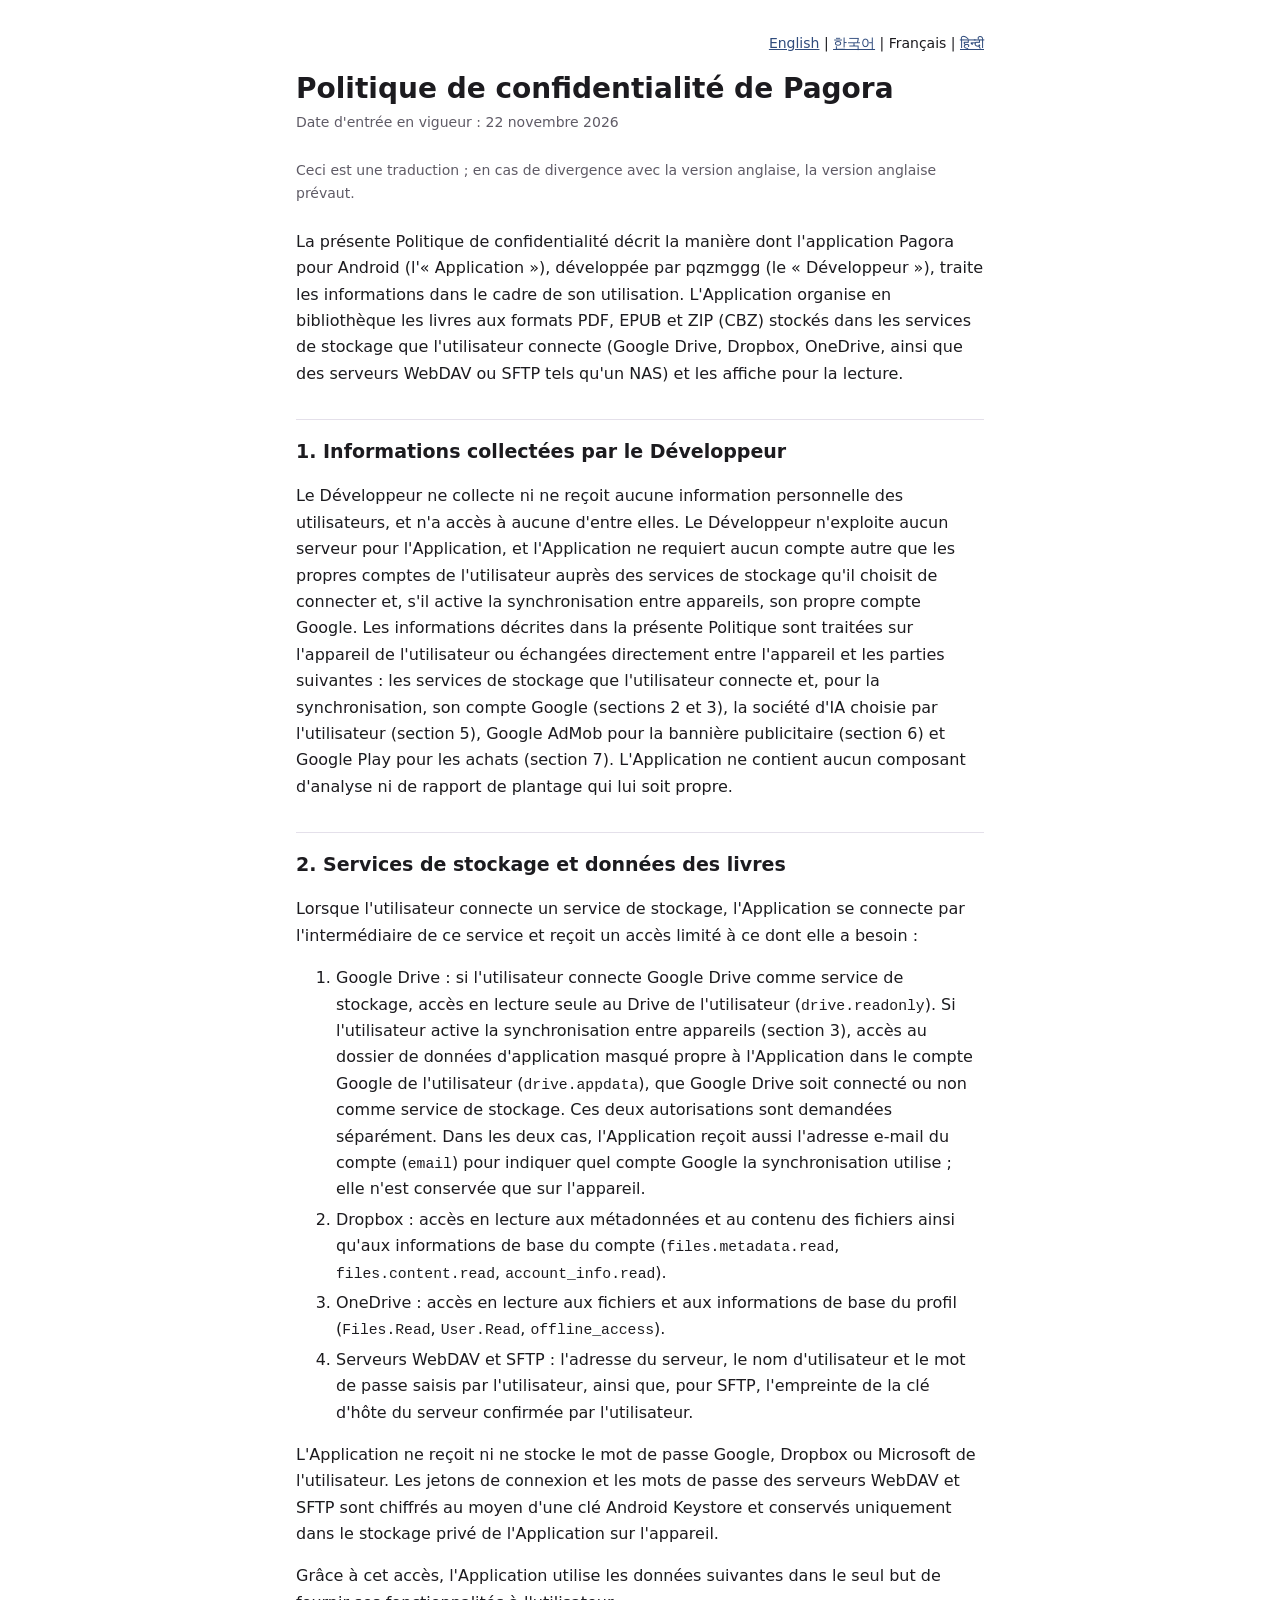
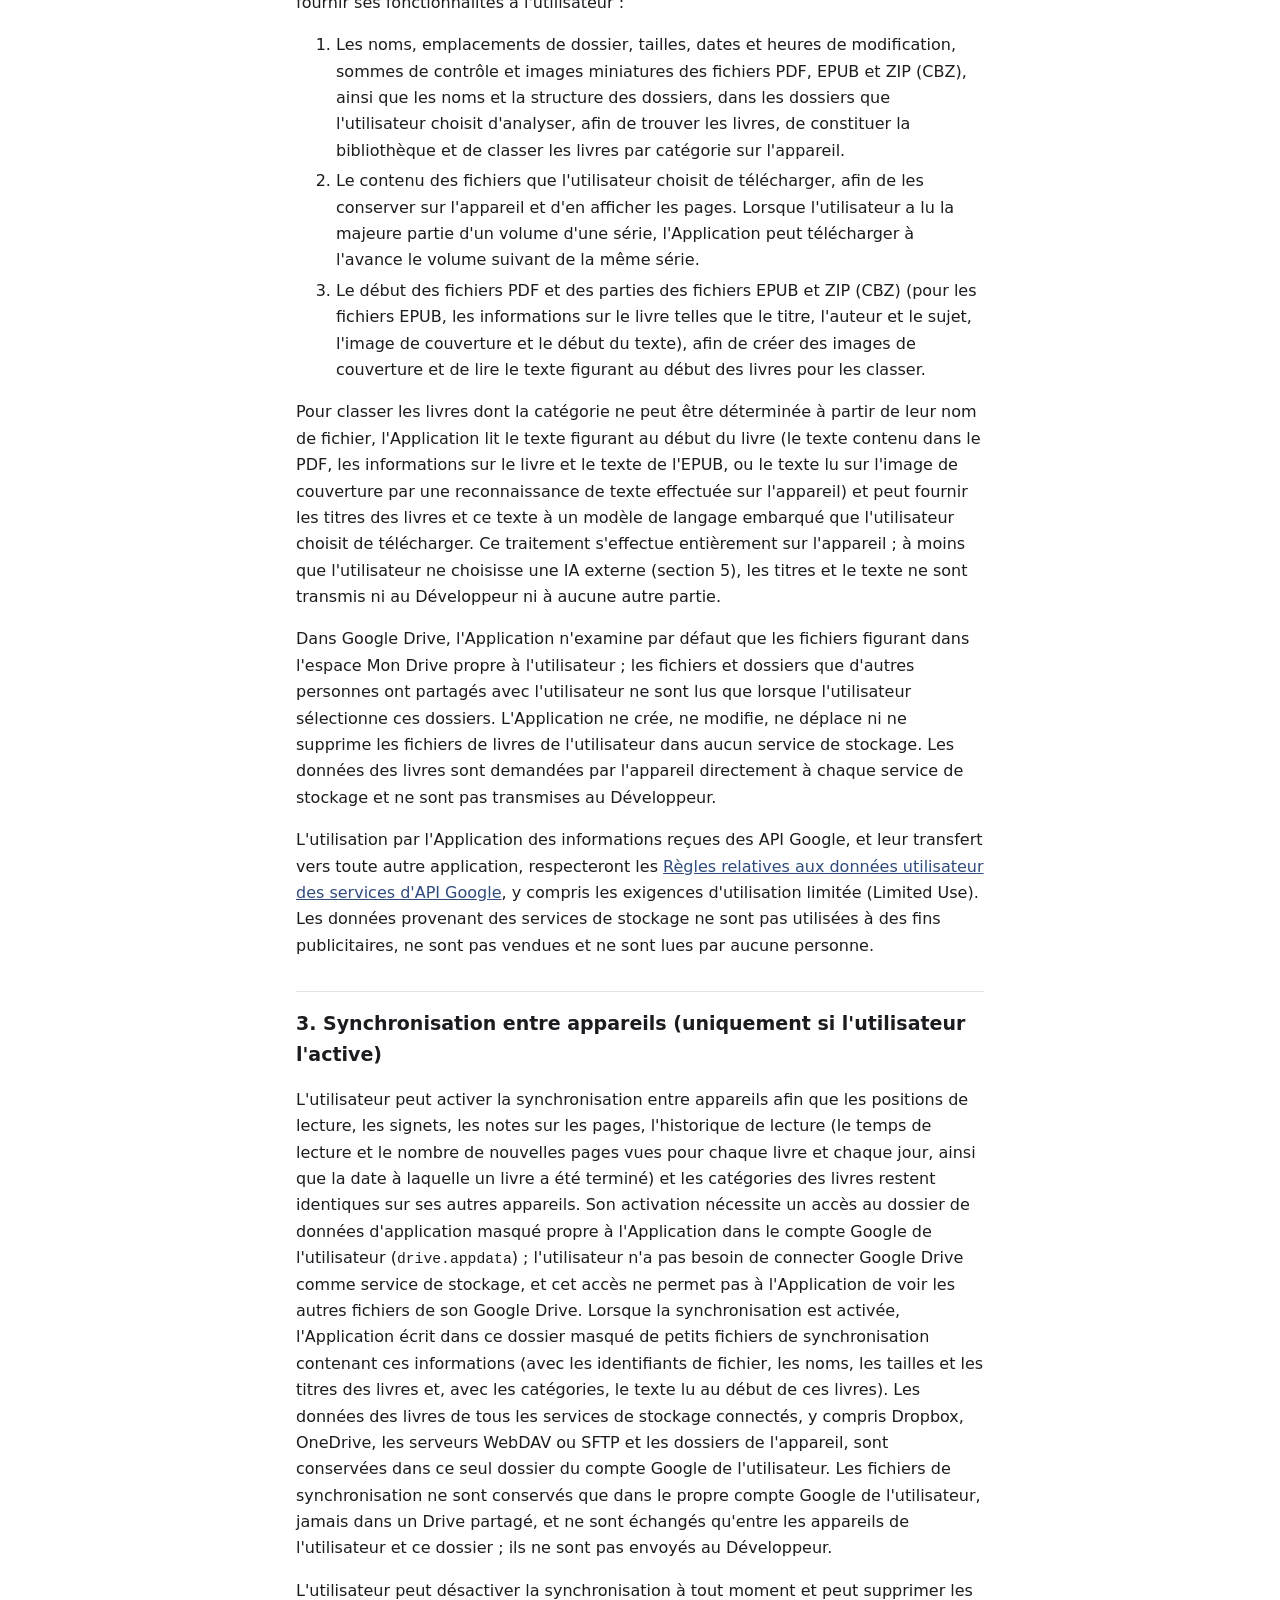
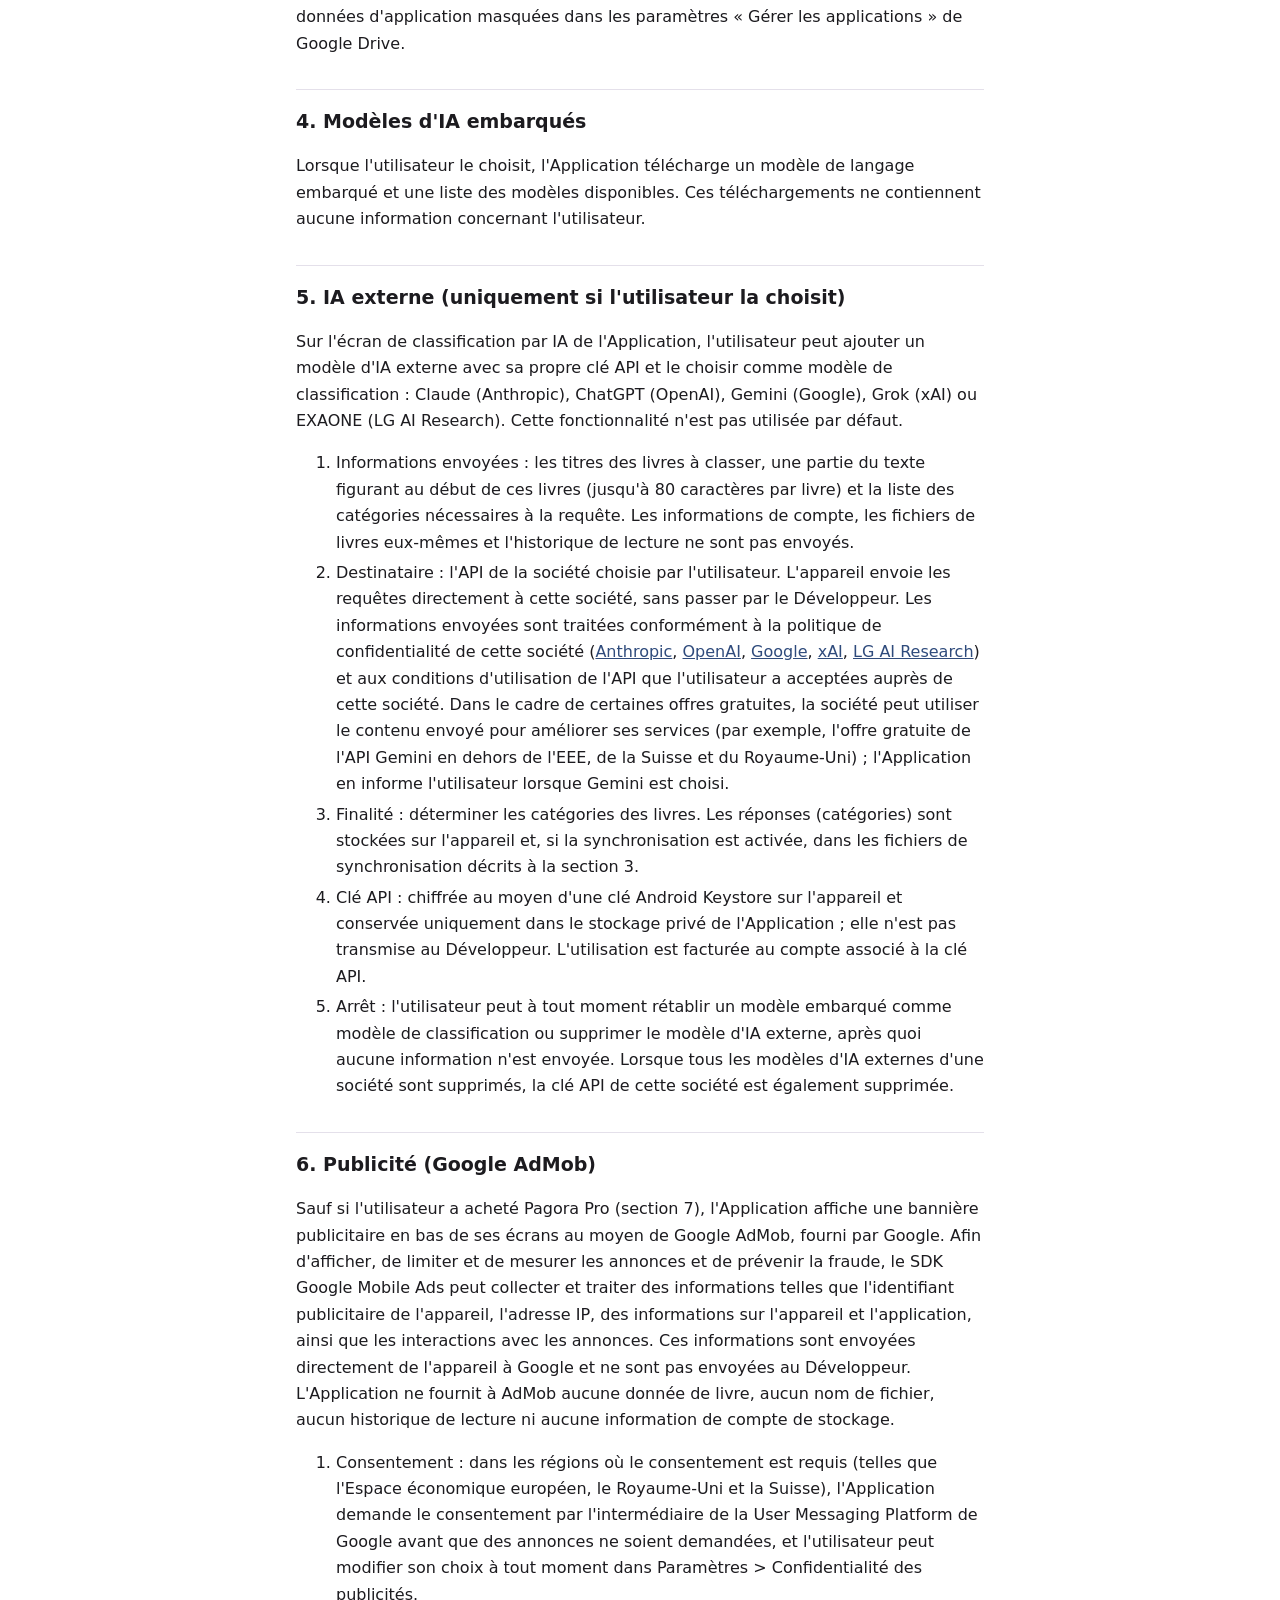
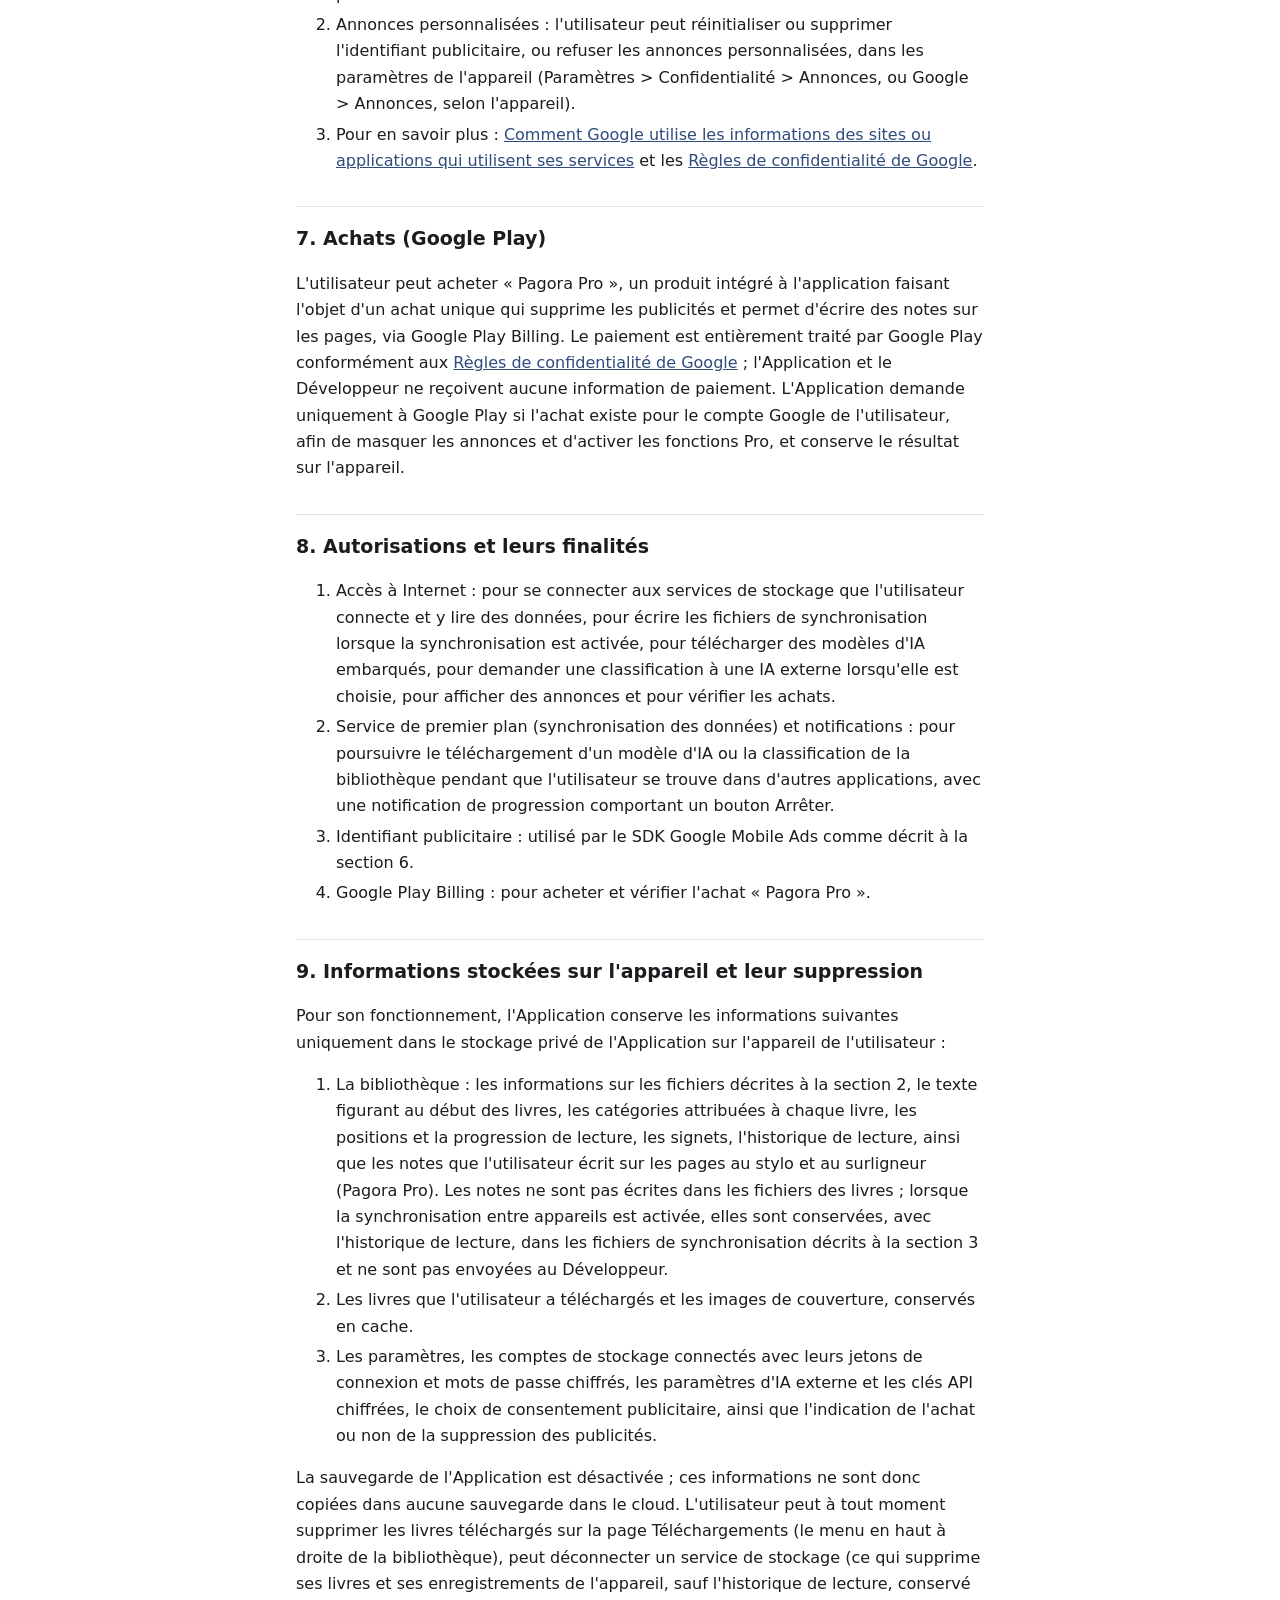
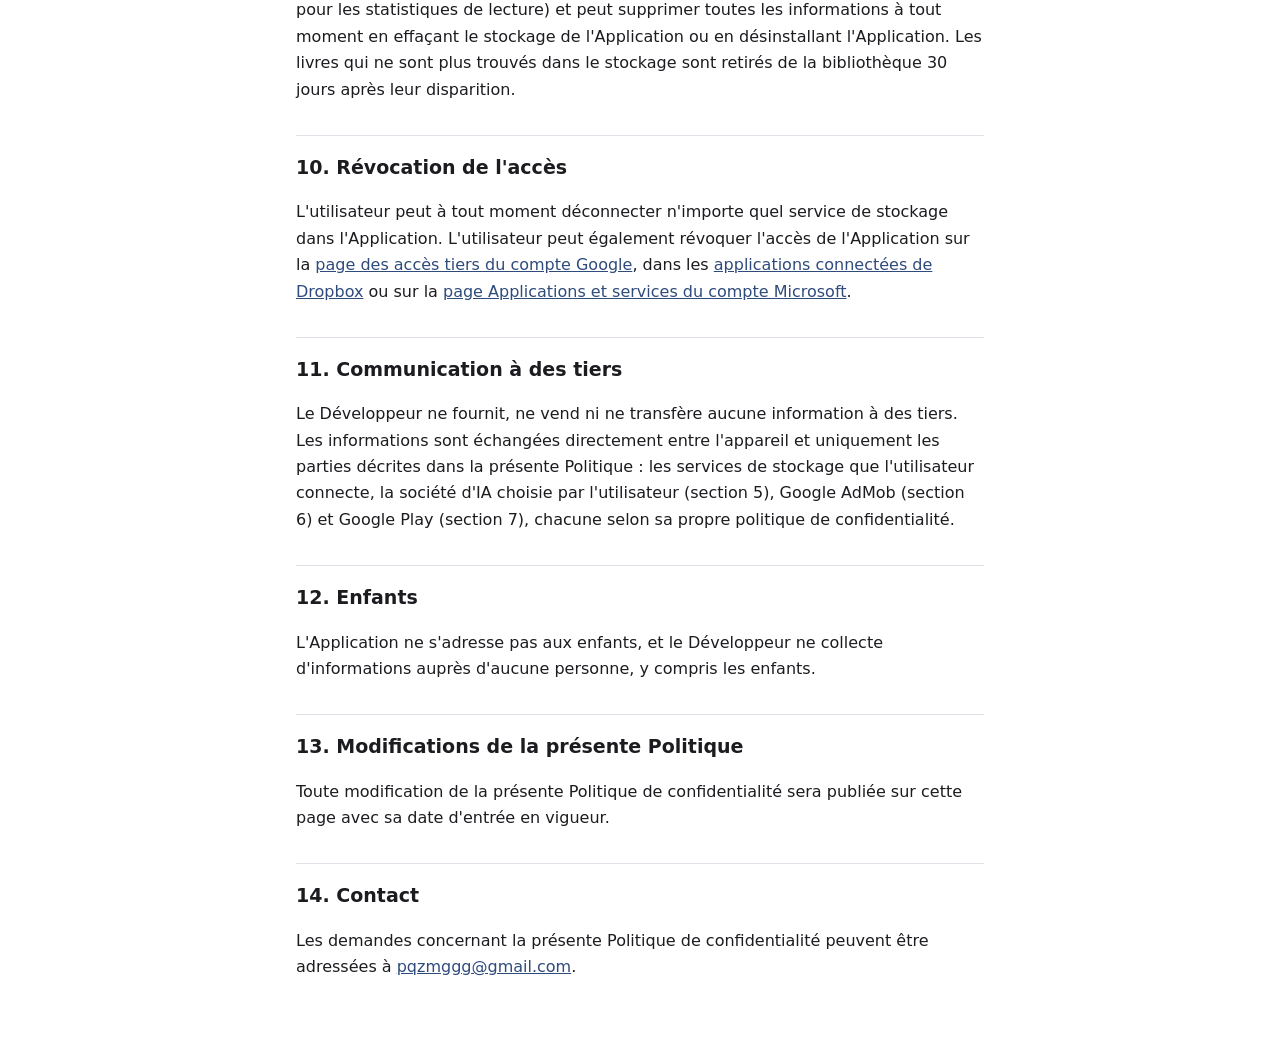
==== commit 8137b1a8: "개인정보처리방침: 동기화 계정을 보여 주려고 받는 계정 메일 주소(email)를 적는다" ====
--- a/fr/index.html
+++ b/fr/index.html
@@ -21,7 +21,7 @@
 <h2>2. Services de stockage et données des livres</h2>
 <p>Lorsque l'utilisateur connecte un service de stockage, l'Application se connecte par l'intermédiaire de ce service et reçoit un accès limité à ce dont elle a besoin :</p>
 <ol>
-<li>Google Drive : si l'utilisateur connecte Google Drive comme service de stockage, accès en lecture seule au Drive de l'utilisateur (<code>drive.readonly</code>). Si l'utilisateur active la synchronisation entre appareils (section 3), accès au dossier de données d'application masqué propre à l'Application dans le compte Google de l'utilisateur (<code>drive.appdata</code>), que Google Drive soit connecté ou non comme service de stockage. Ces deux autorisations sont demandées séparément.</li>
+<li>Google Drive : si l'utilisateur connecte Google Drive comme service de stockage, accès en lecture seule au Drive de l'utilisateur (<code>drive.readonly</code>). Si l'utilisateur active la synchronisation entre appareils (section 3), accès au dossier de données d'application masqué propre à l'Application dans le compte Google de l'utilisateur (<code>drive.appdata</code>), que Google Drive soit connecté ou non comme service de stockage. Ces deux autorisations sont demandées séparément. Dans les deux cas, l'Application reçoit aussi l'adresse e-mail du compte (<code>email</code>) pour indiquer quel compte Google la synchronisation utilise ; elle n'est conservée que sur l'appareil.</li>
 <li>Dropbox : accès en lecture aux métadonnées et au contenu des fichiers ainsi qu'aux informations de base du compte (<code>files.metadata.read</code>, <code>files.content.read</code>, <code>account_info.read</code>).</li>
 <li>OneDrive : accès en lecture aux fichiers et aux informations de base du profil (<code>Files.Read</code>, <code>User.Read</code>, <code>offline_access</code>).</li>
 <li>Serveurs WebDAV et SFTP : l'adresse du serveur, le nom d'utilisateur et le mot de passe saisis par l'utilisateur, ainsi que, pour SFTP, l'empreinte de la clé d'hôte du serveur confirmée par l'utilisateur.</li>
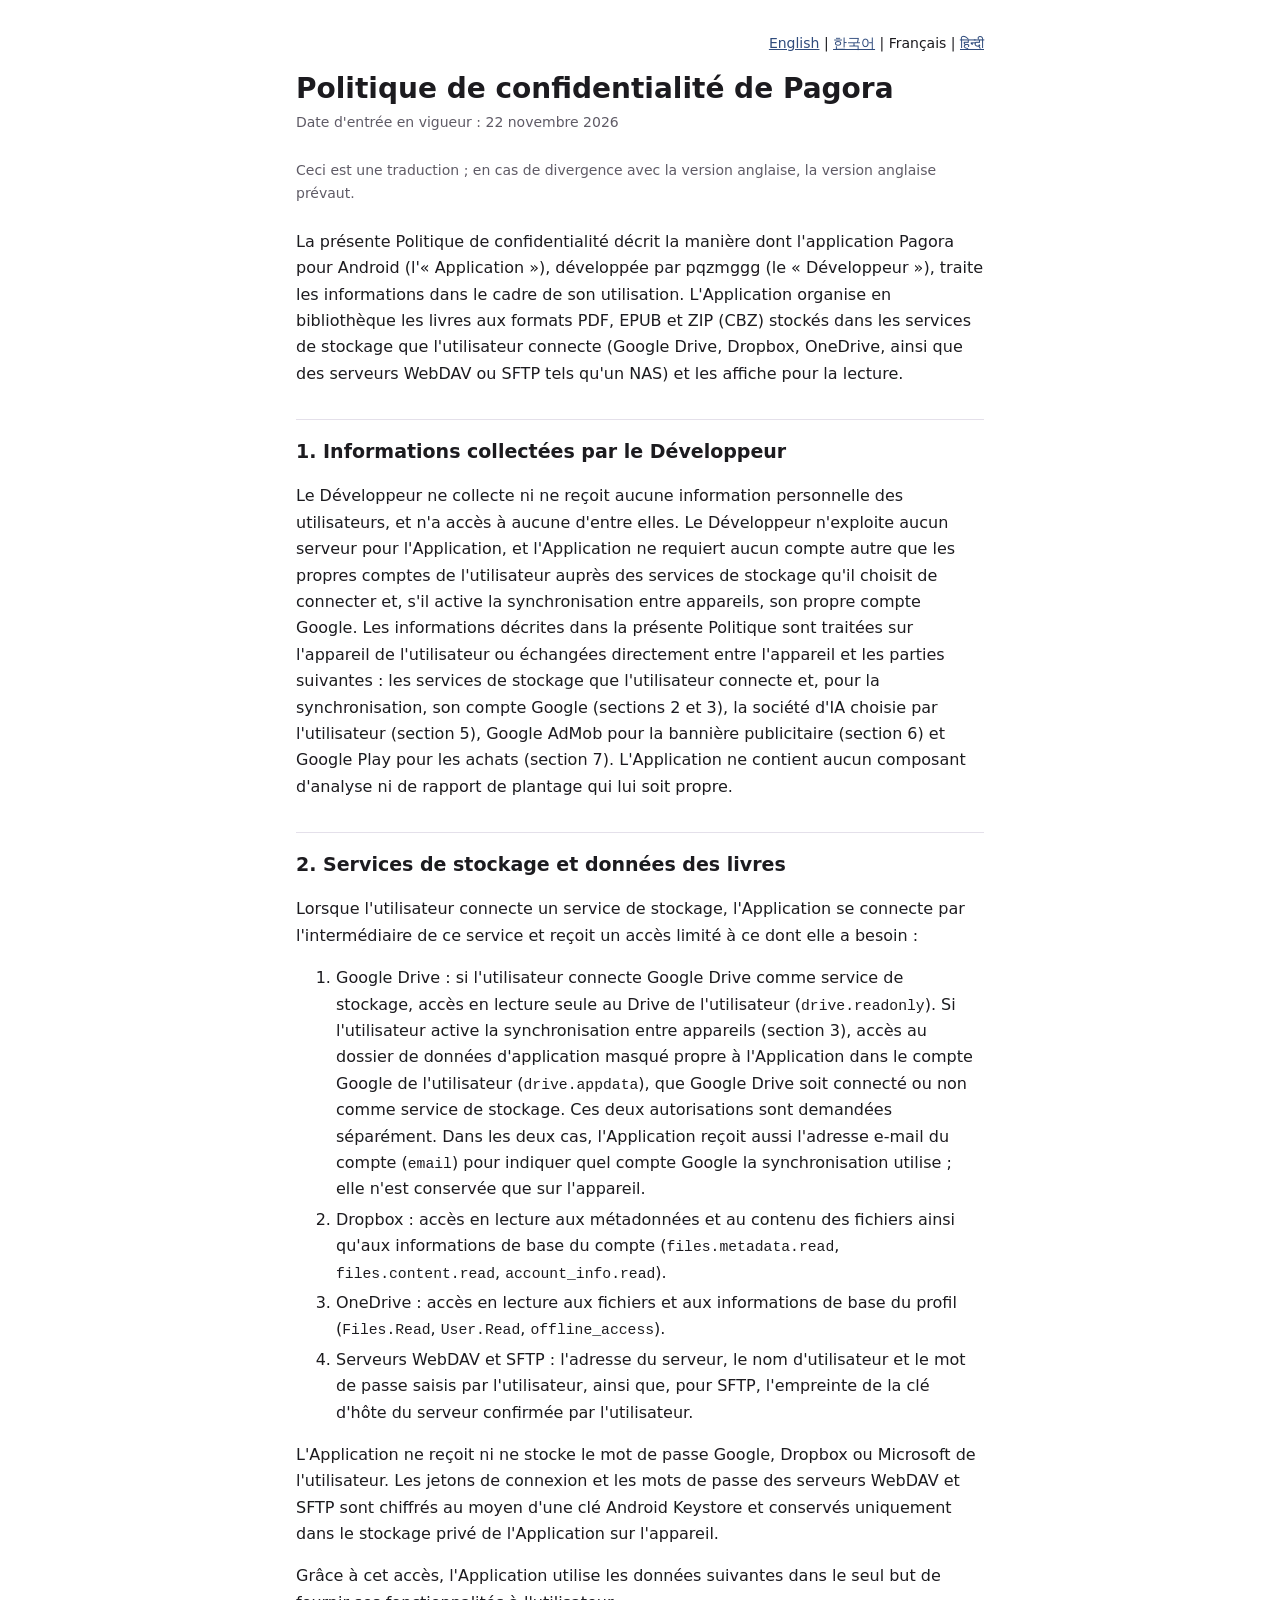
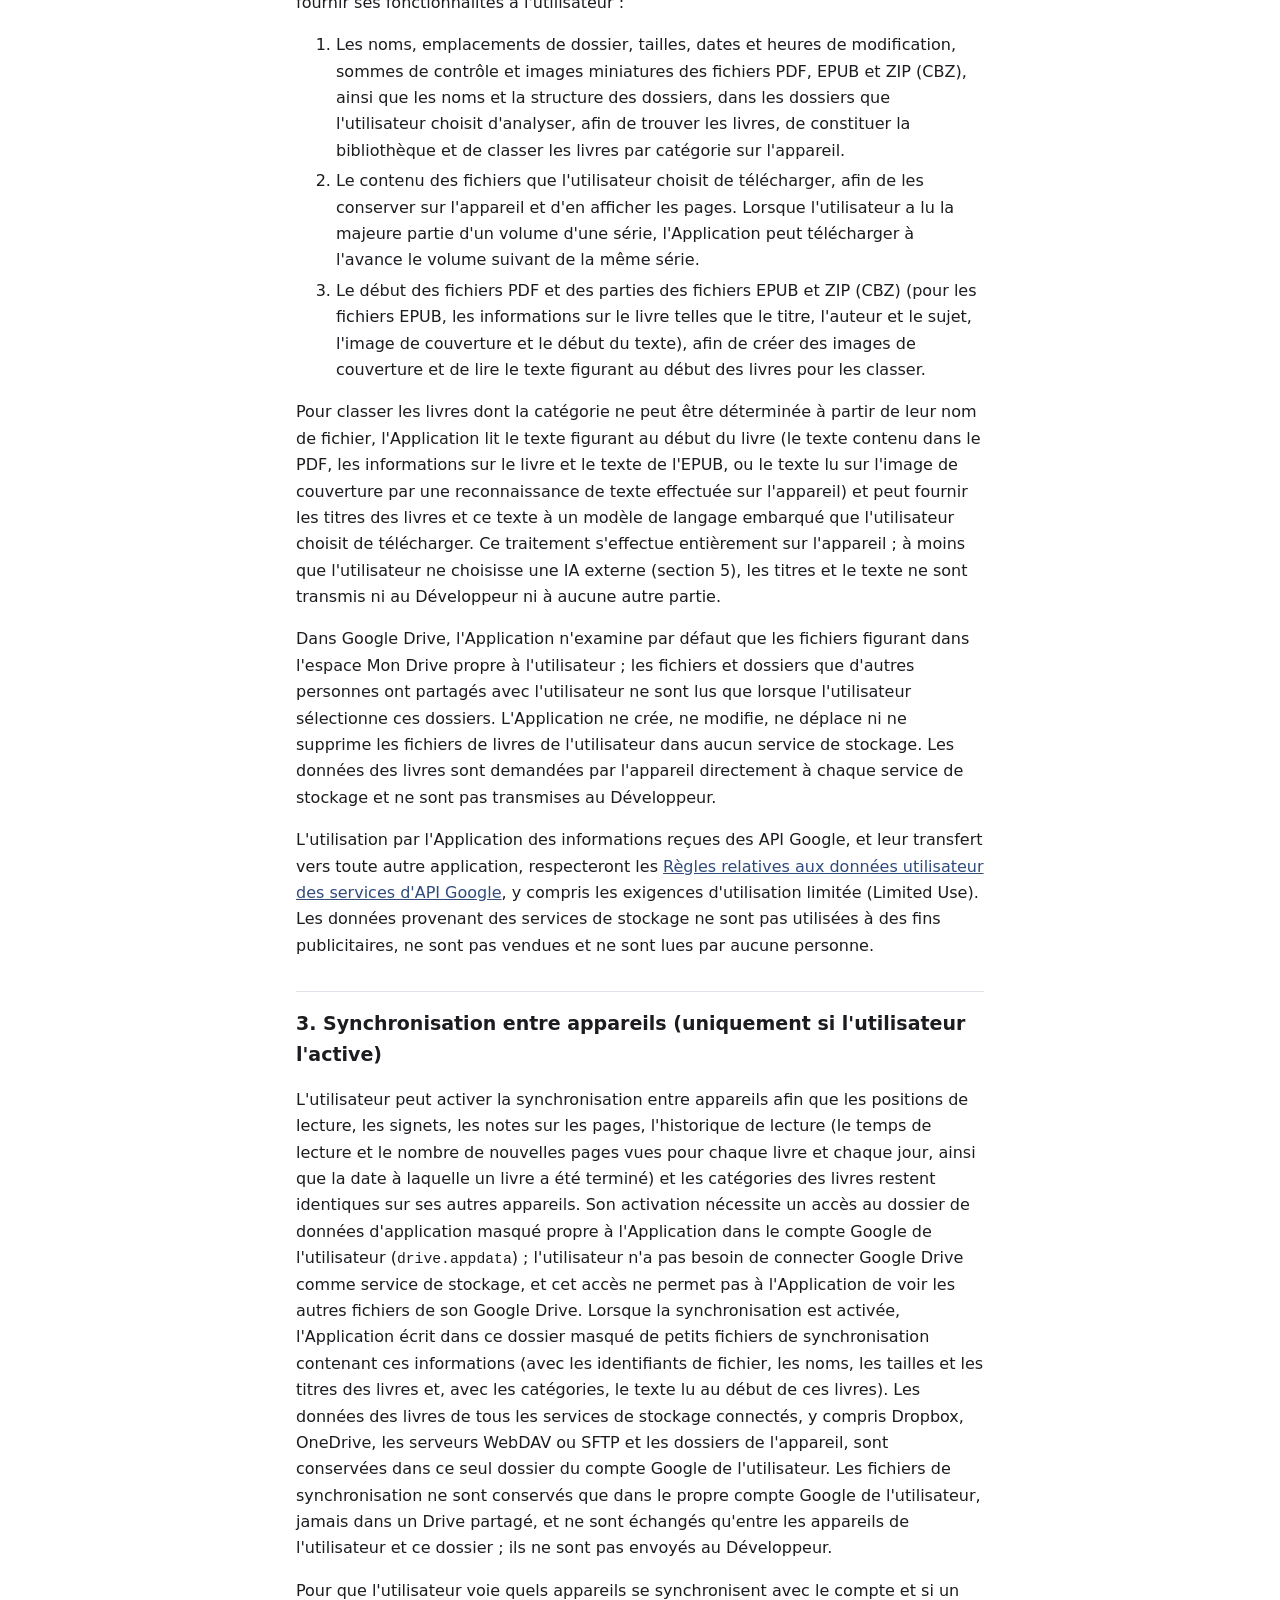
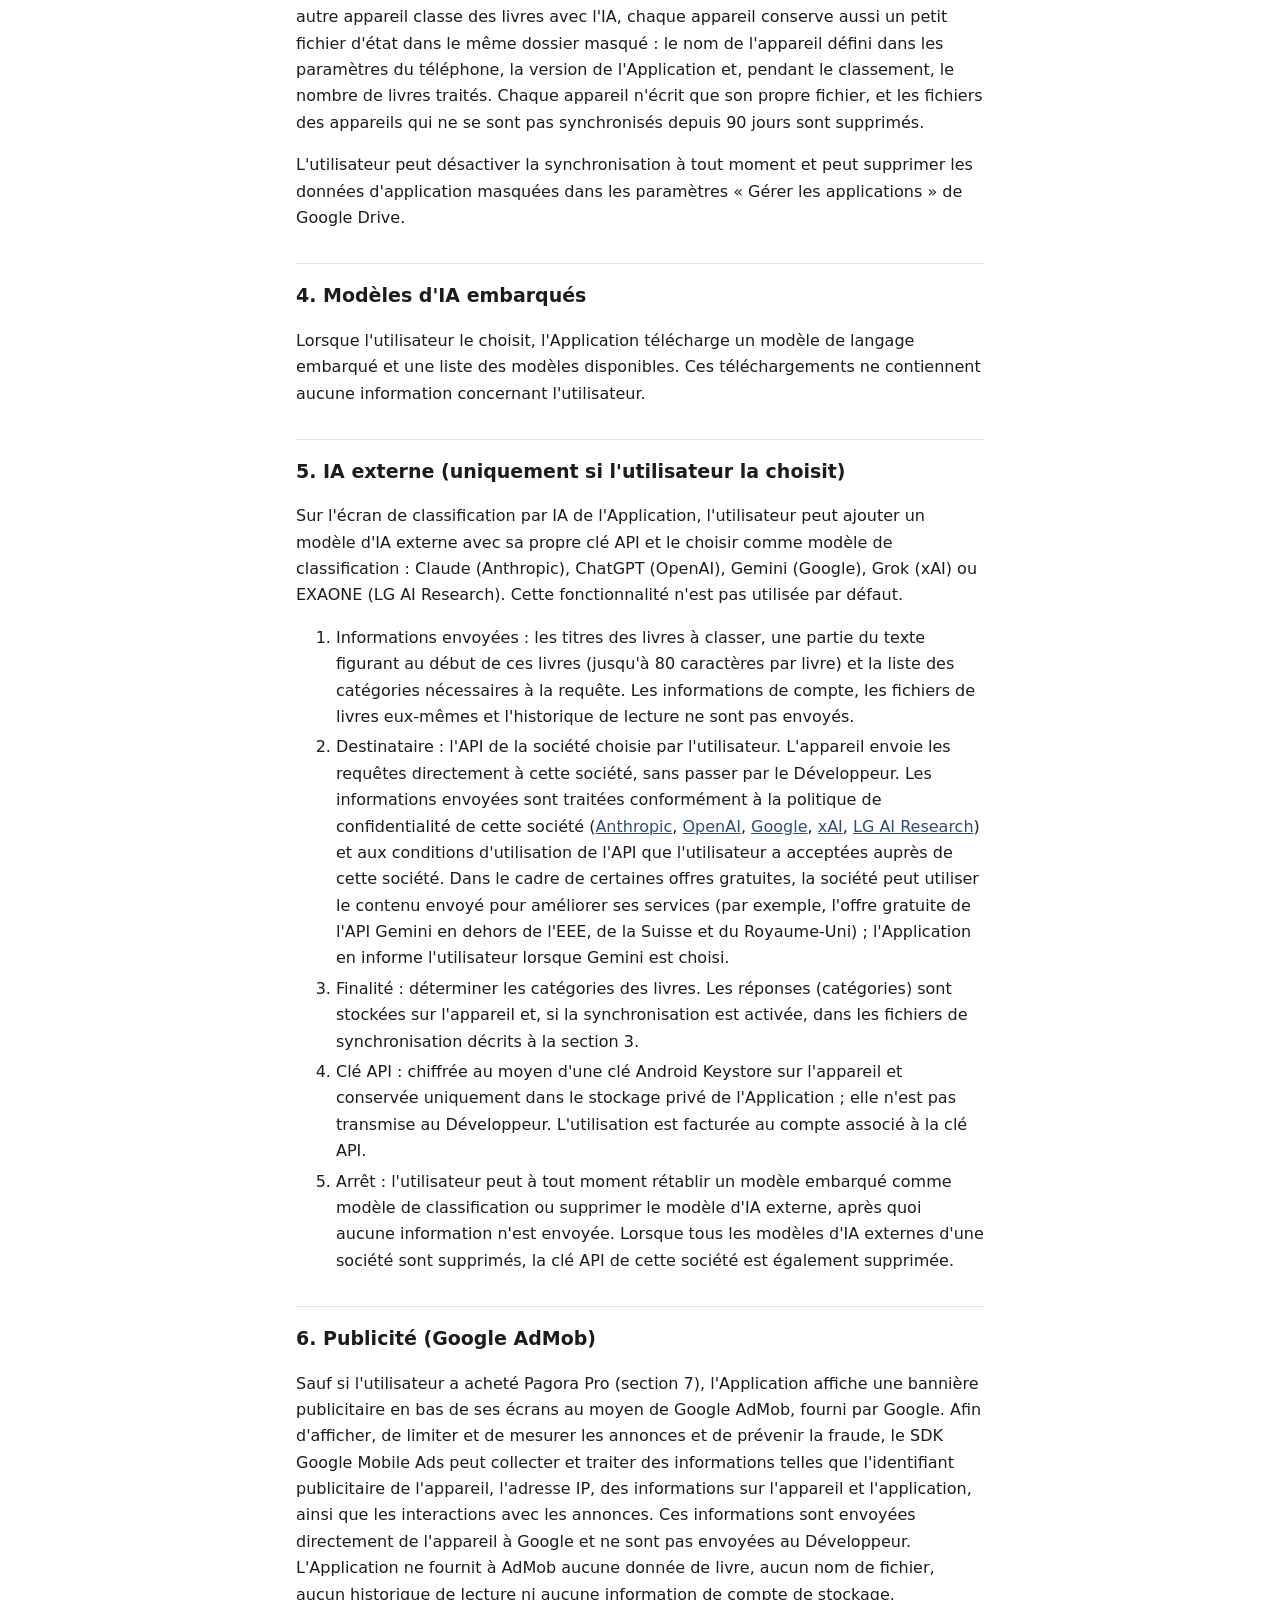
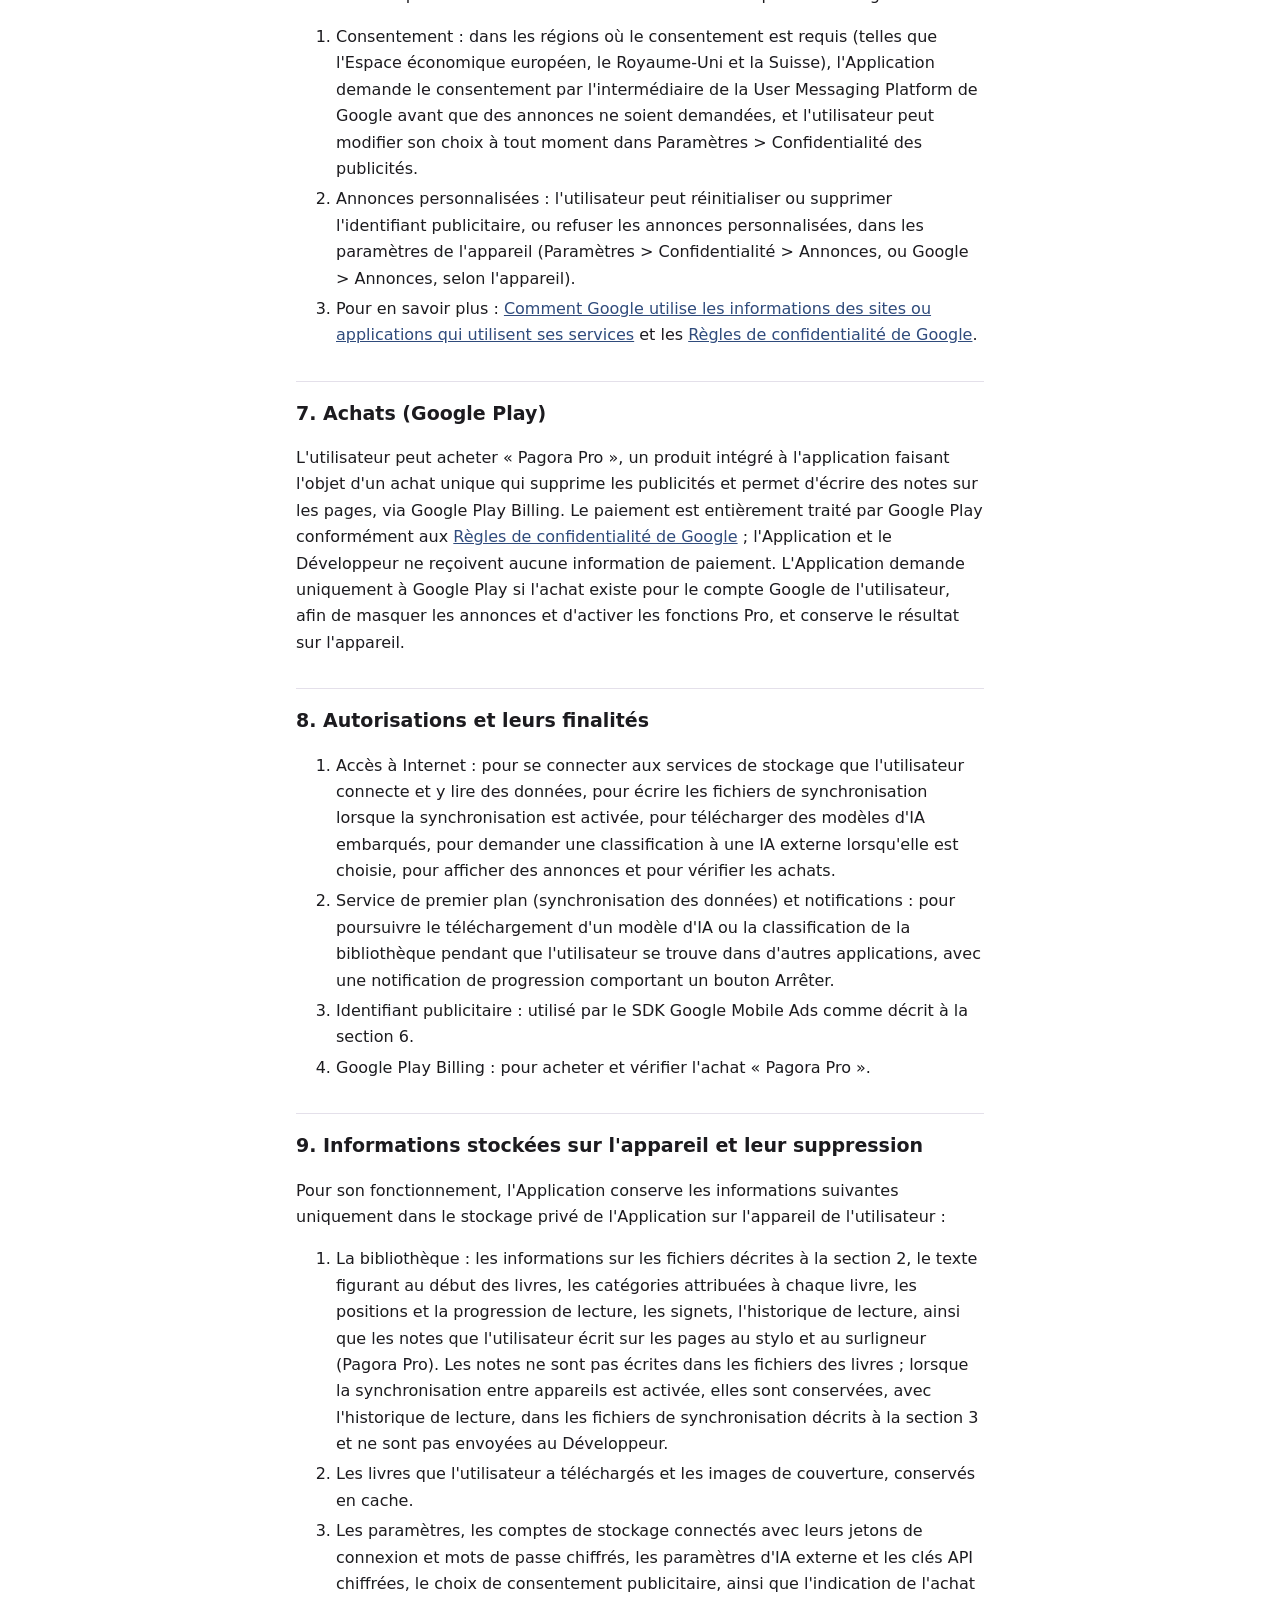
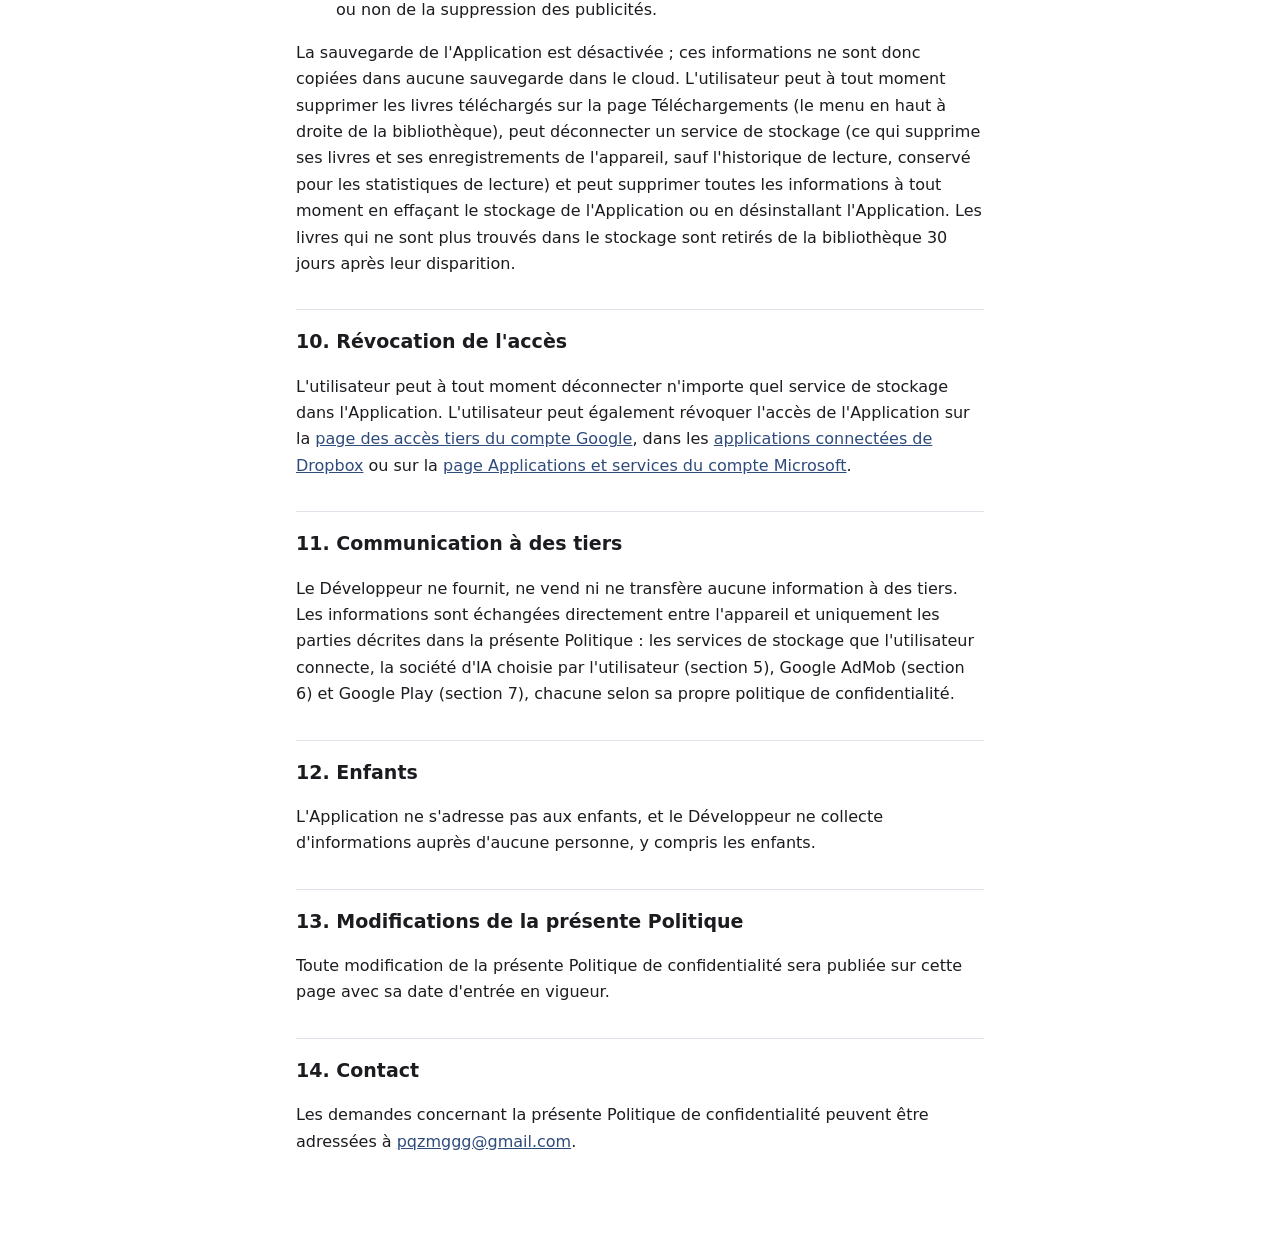
==== commit ff92acbf: "개인정보처리방침: 기기마다 동기화 폴더에 두는 상태 파일(기기 이름, 앱 버전, 분류 진행)을 적는다" ====
--- a/fr/index.html
+++ b/fr/index.html
@@ -39,6 +39,7 @@
 
 <h2>3. Synchronisation entre appareils (uniquement si l'utilisateur l'active)</h2>
 <p>L'utilisateur peut activer la synchronisation entre appareils afin que les positions de lecture, les signets, les notes sur les pages, l'historique de lecture (le temps de lecture et le nombre de nouvelles pages vues pour chaque livre et chaque jour, ainsi que la date à laquelle un livre a été terminé) et les catégories des livres restent identiques sur ses autres appareils. Son activation nécessite un accès au dossier de données d'application masqué propre à l'Application dans le compte Google de l'utilisateur (<code>drive.appdata</code>) ; l'utilisateur n'a pas besoin de connecter Google Drive comme service de stockage, et cet accès ne permet pas à l'Application de voir les autres fichiers de son Google Drive. Lorsque la synchronisation est activée, l'Application écrit dans ce dossier masqué de petits fichiers de synchronisation contenant ces informations (avec les identifiants de fichier, les noms, les tailles et les titres des livres et, avec les catégories, le texte lu au début de ces livres). Les données des livres de tous les services de stockage connectés, y compris Dropbox, OneDrive, les serveurs WebDAV ou SFTP et les dossiers de l'appareil, sont conservées dans ce seul dossier du compte Google de l'utilisateur. Les fichiers de synchronisation ne sont conservés que dans le propre compte Google de l'utilisateur, jamais dans un Drive partagé, et ne sont échangés qu'entre les appareils de l'utilisateur et ce dossier ; ils ne sont pas envoyés au Développeur.</p>
+<p>Pour que l'utilisateur voie quels appareils se synchronisent avec le compte et si un autre appareil classe des livres avec l'IA, chaque appareil conserve aussi un petit fichier d'état dans le même dossier masqué : le nom de l'appareil défini dans les paramètres du téléphone, la version de l'Application et, pendant le classement, le nombre de livres traités. Chaque appareil n'écrit que son propre fichier, et les fichiers des appareils qui ne se sont pas synchronisés depuis 90 jours sont supprimés.</p>
 <p>L'utilisateur peut désactiver la synchronisation à tout moment et peut supprimer les données d'application masquées dans les paramètres « Gérer les applications » de Google Drive.</p>
 
 <h2>4. Modèles d'IA embarqués</h2>
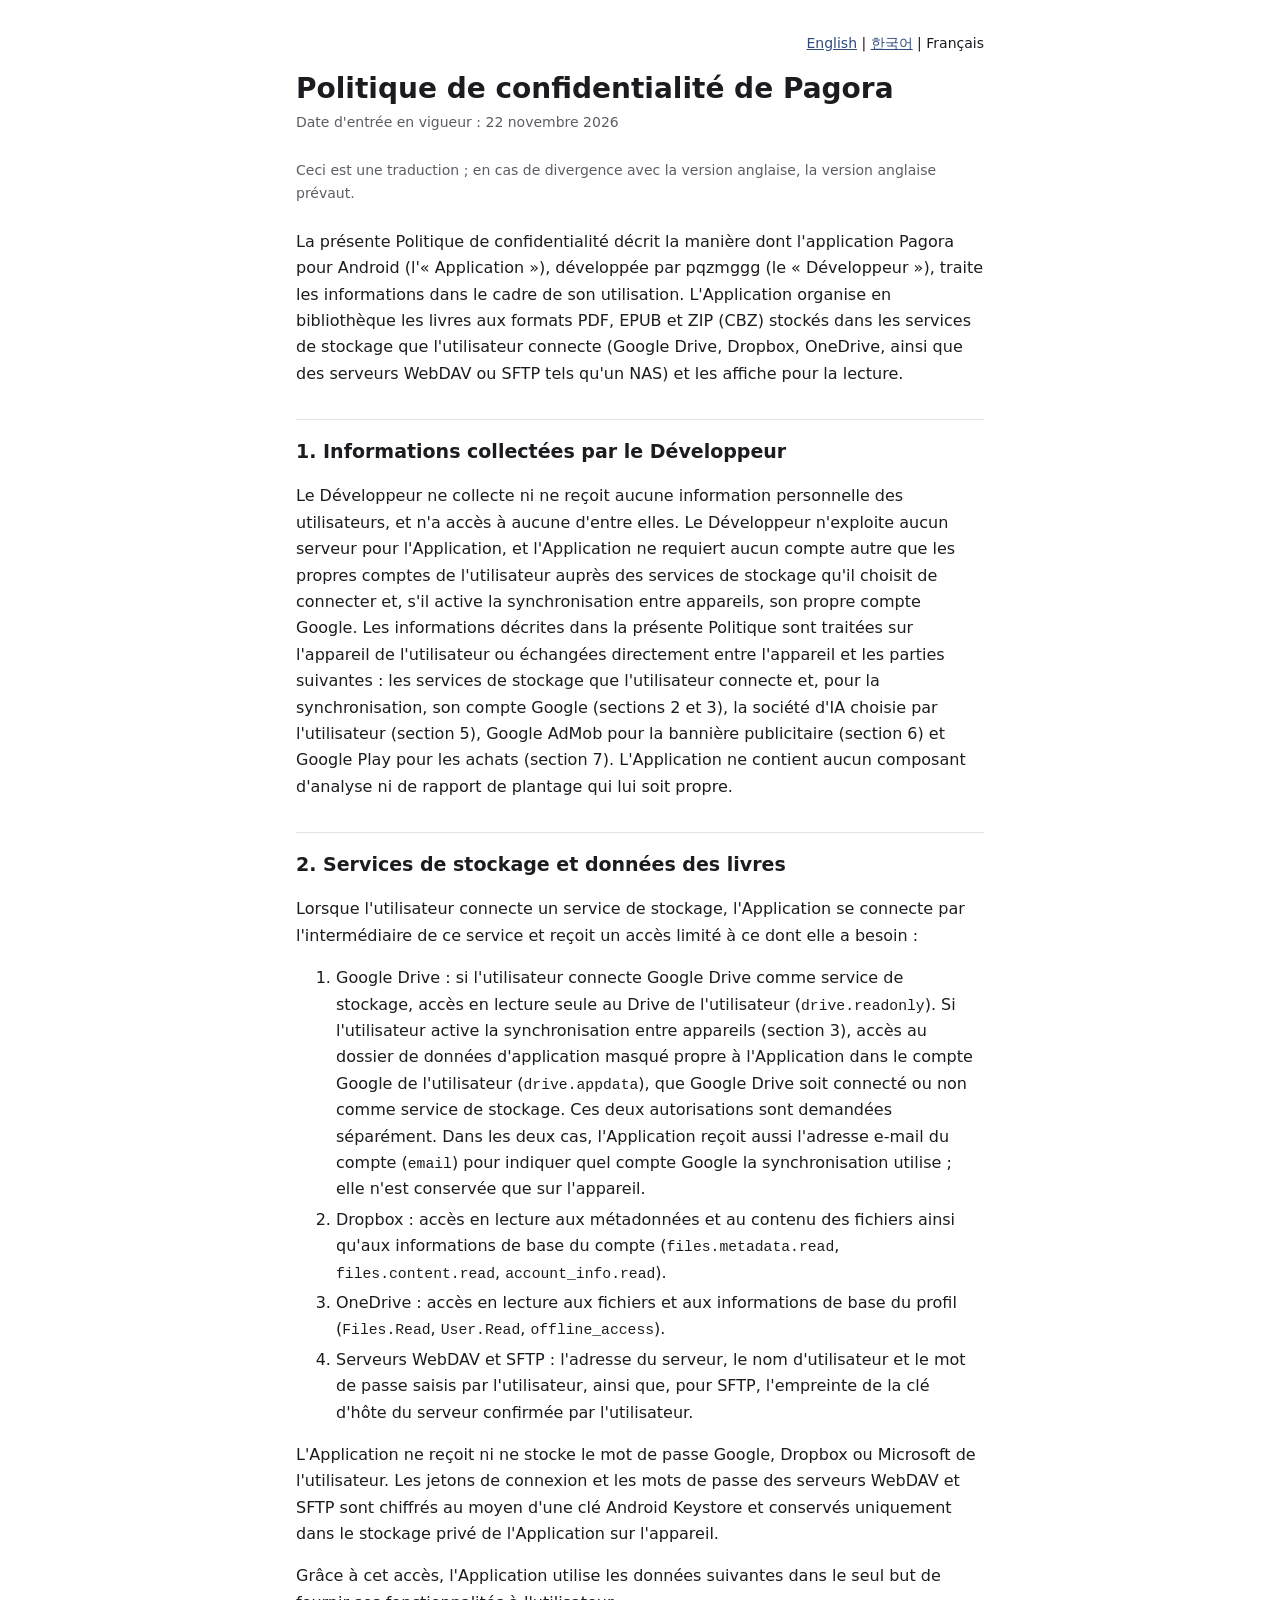
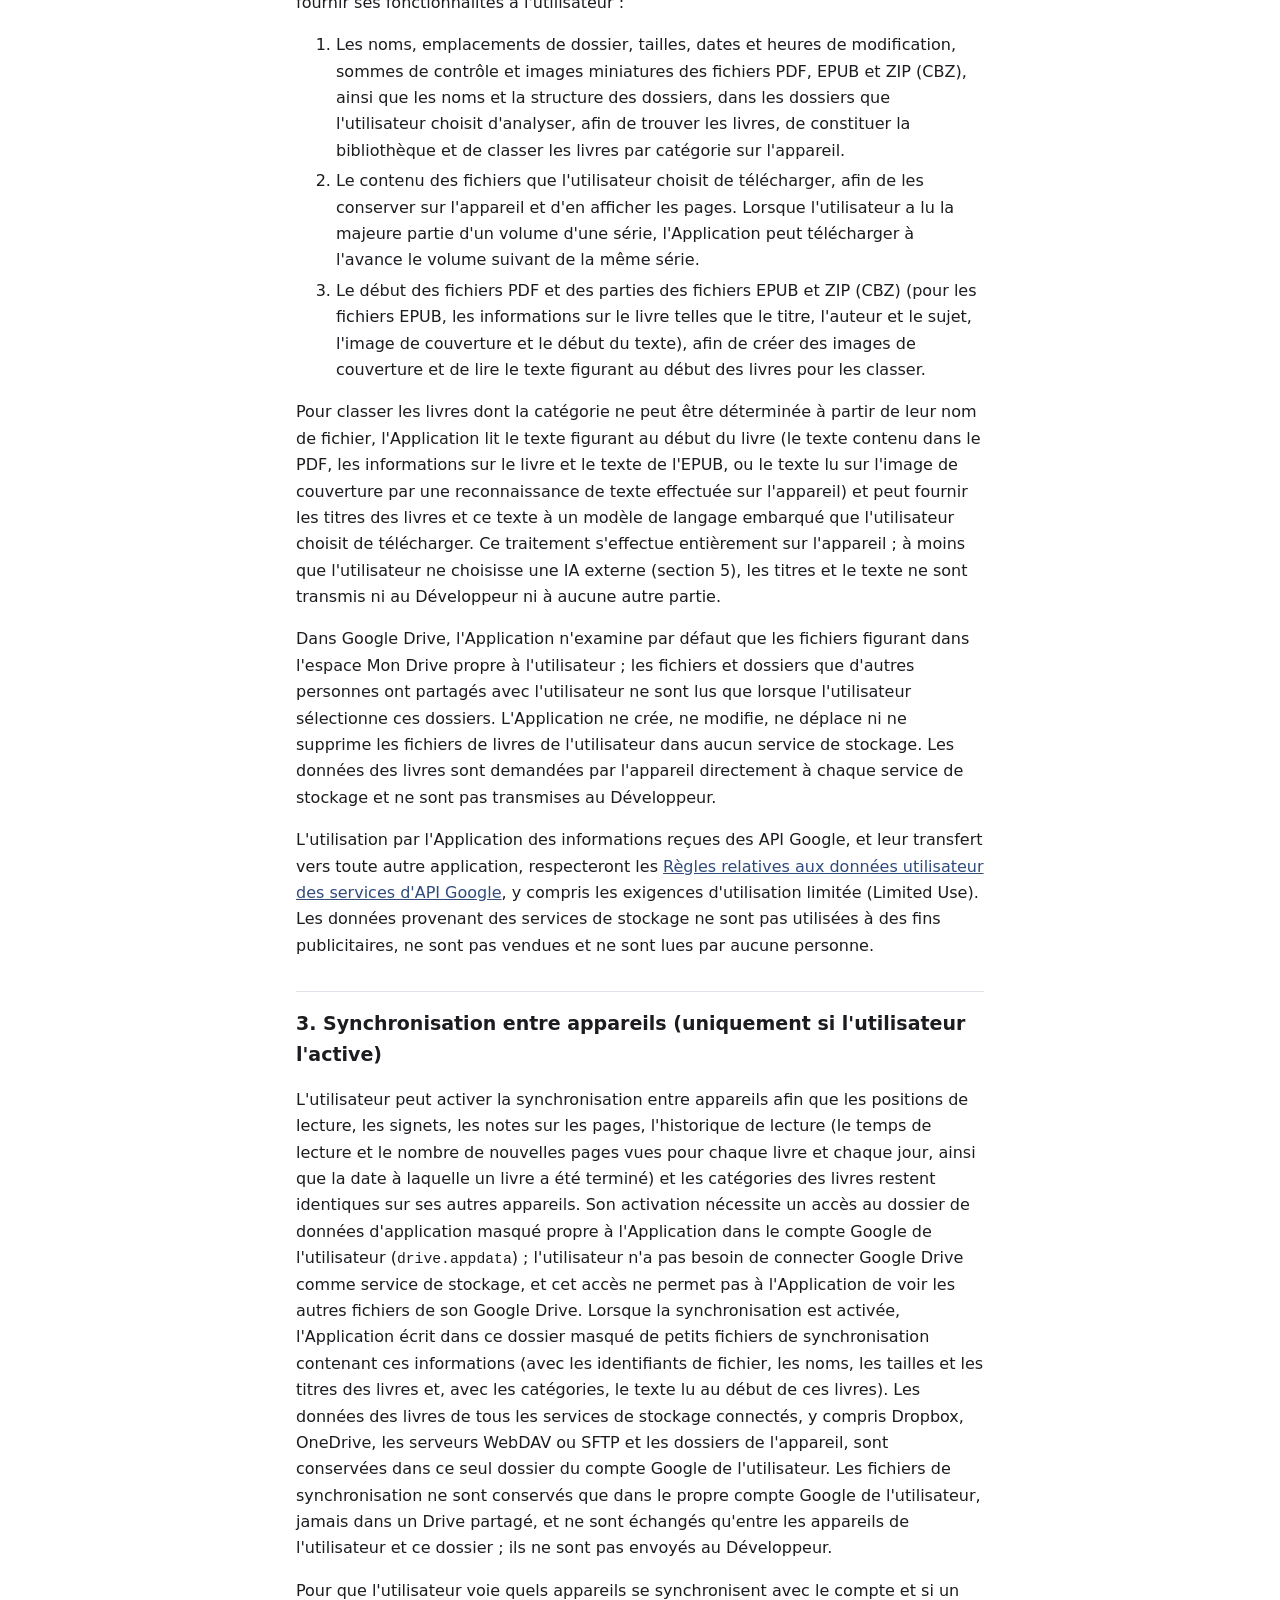
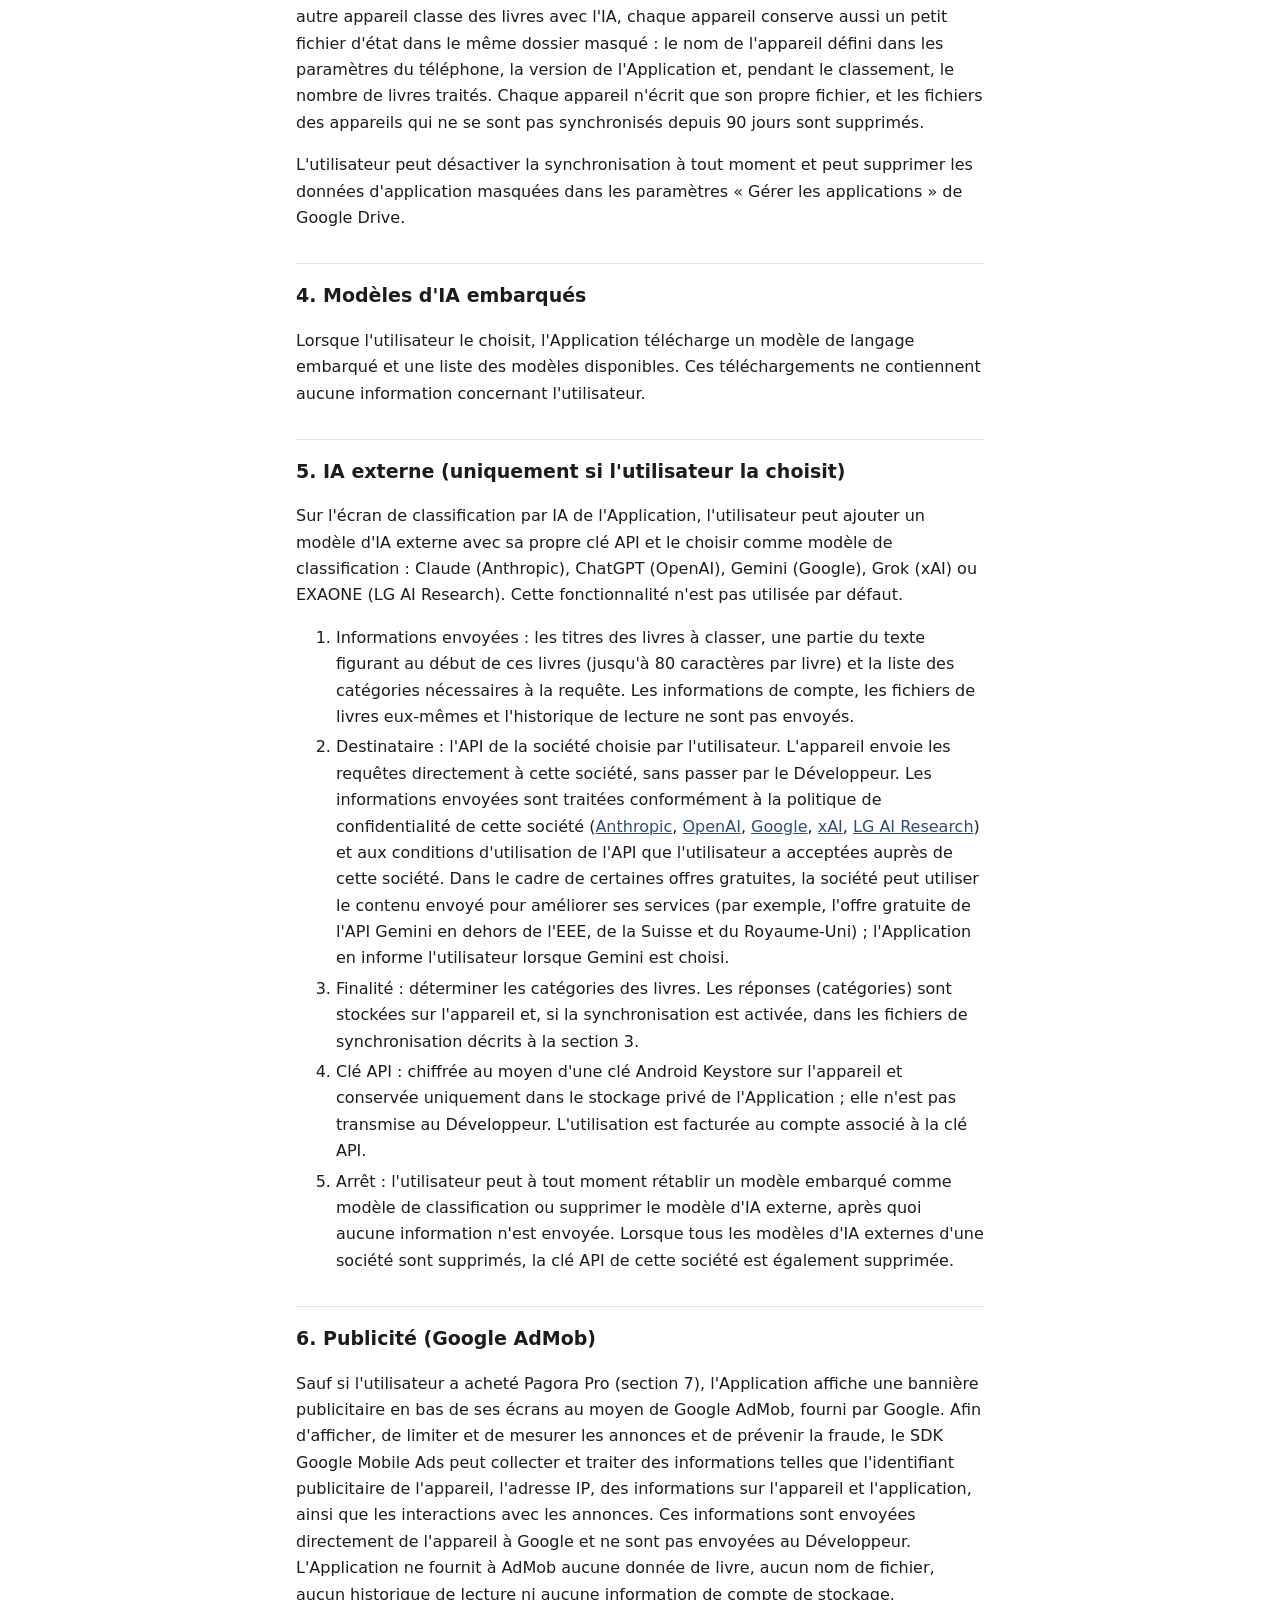
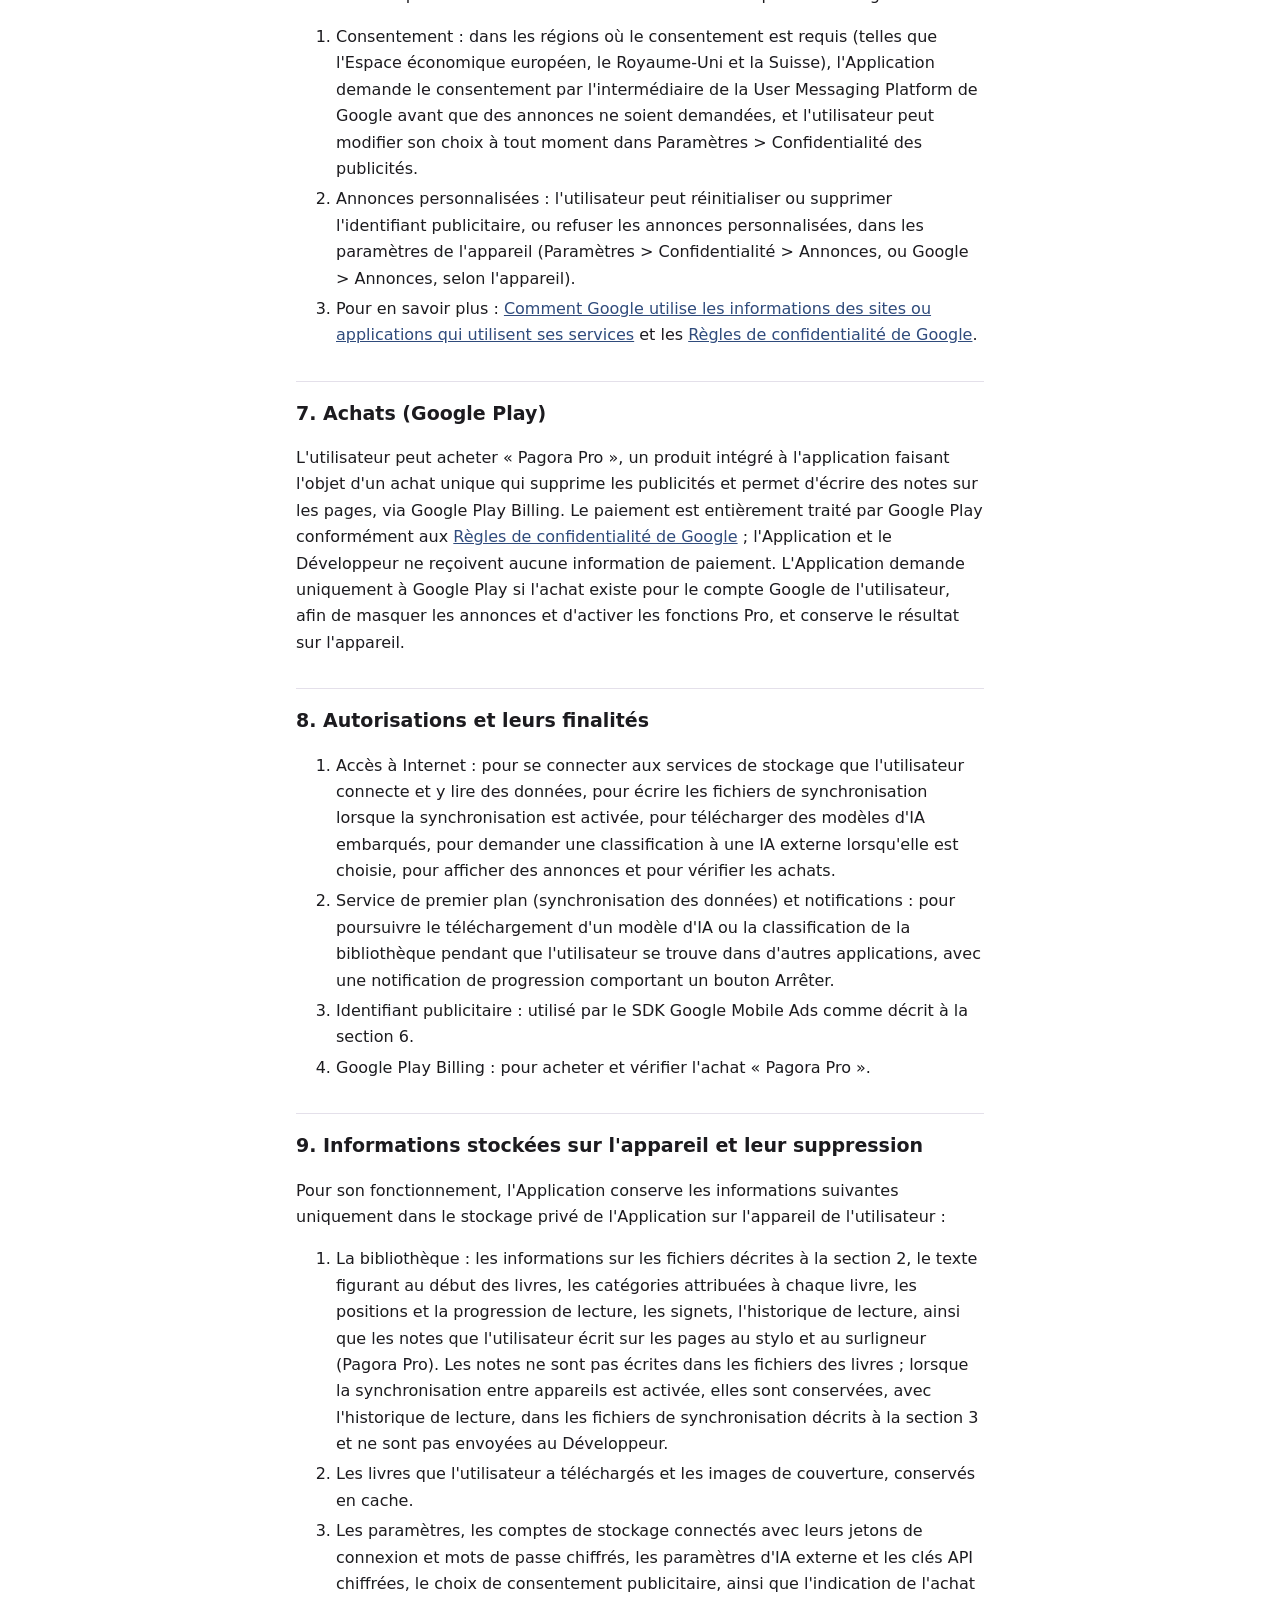
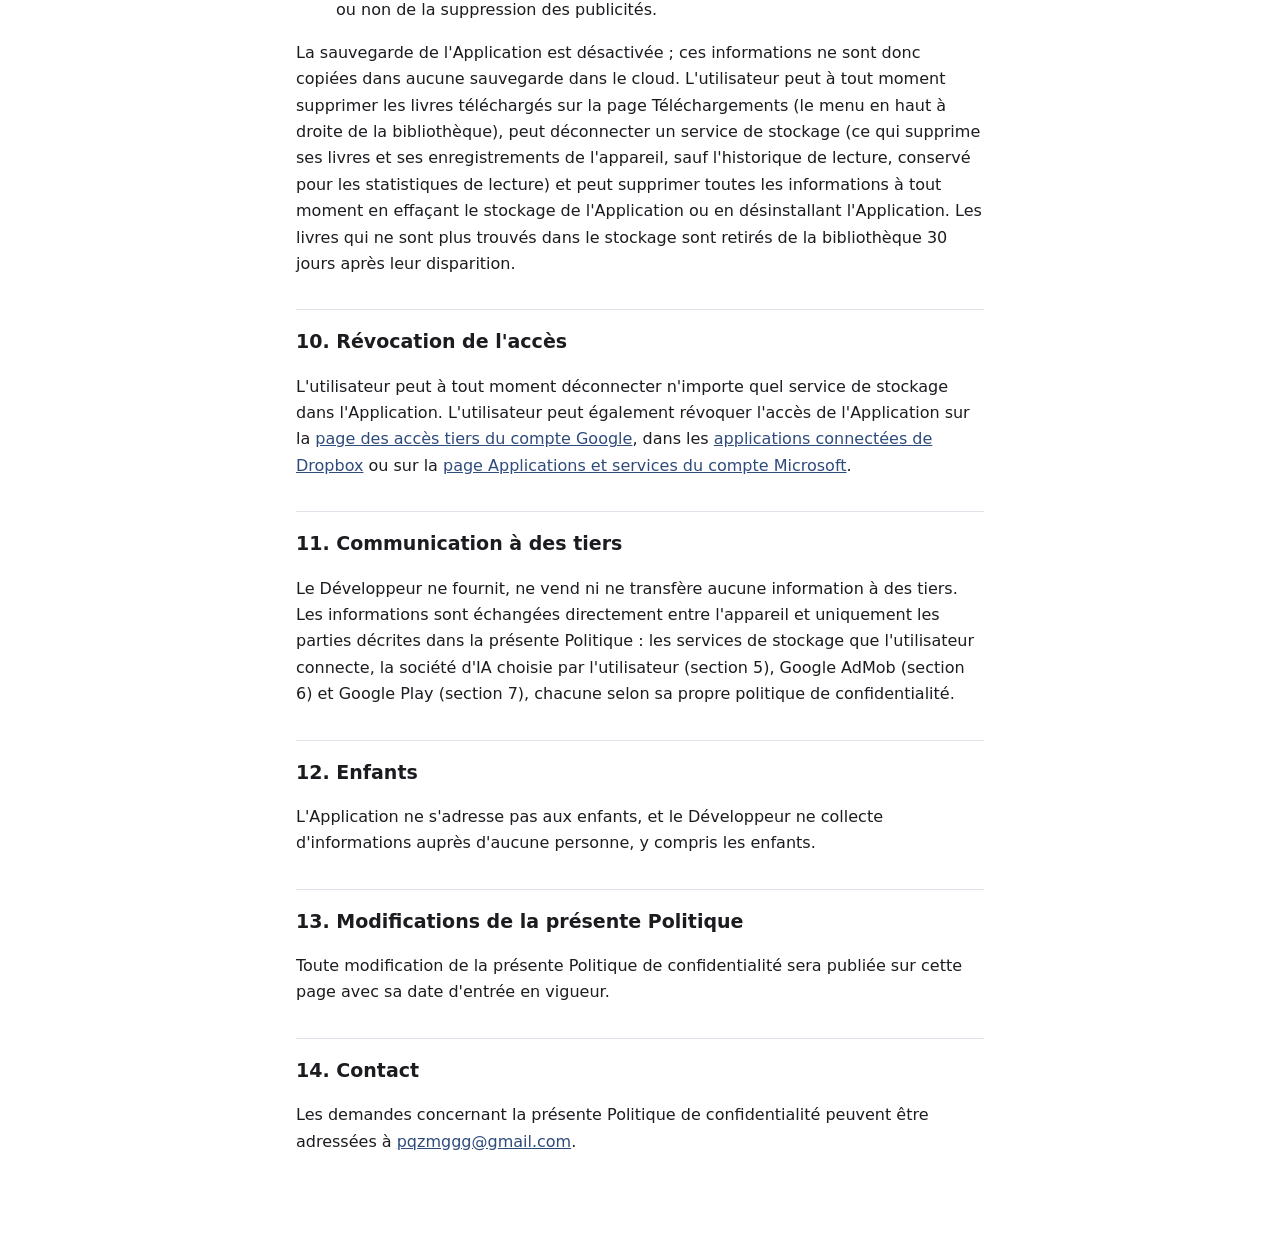
==== commit 93a38453: "개인정보처리방침: 다른 언어 페이지와 README 에서 힌디어 링크를 뺀다" ====
--- a/fr/index.html
+++ b/fr/index.html
@@ -8,7 +8,7 @@
 </head>
 <body>
 <main>
-<nav><a href="../" hreflang="en">English</a> | <a href="../ko/" hreflang="ko">한국어</a> | Français | <a href="../hi/" hreflang="hi">हिन्दी</a></nav>
+<nav><a href="../" hreflang="en">English</a> | <a href="../ko/" hreflang="ko">한국어</a> | Français</nav>
 <h1>Politique de confidentialité de Pagora</h1>
 <p class="meta">Date d'entrée en vigueur : 22 novembre 2026</p>
 <p class="meta">Ceci est une traduction ; en cas de divergence avec la version anglaise, la version anglaise prévaut.</p>
